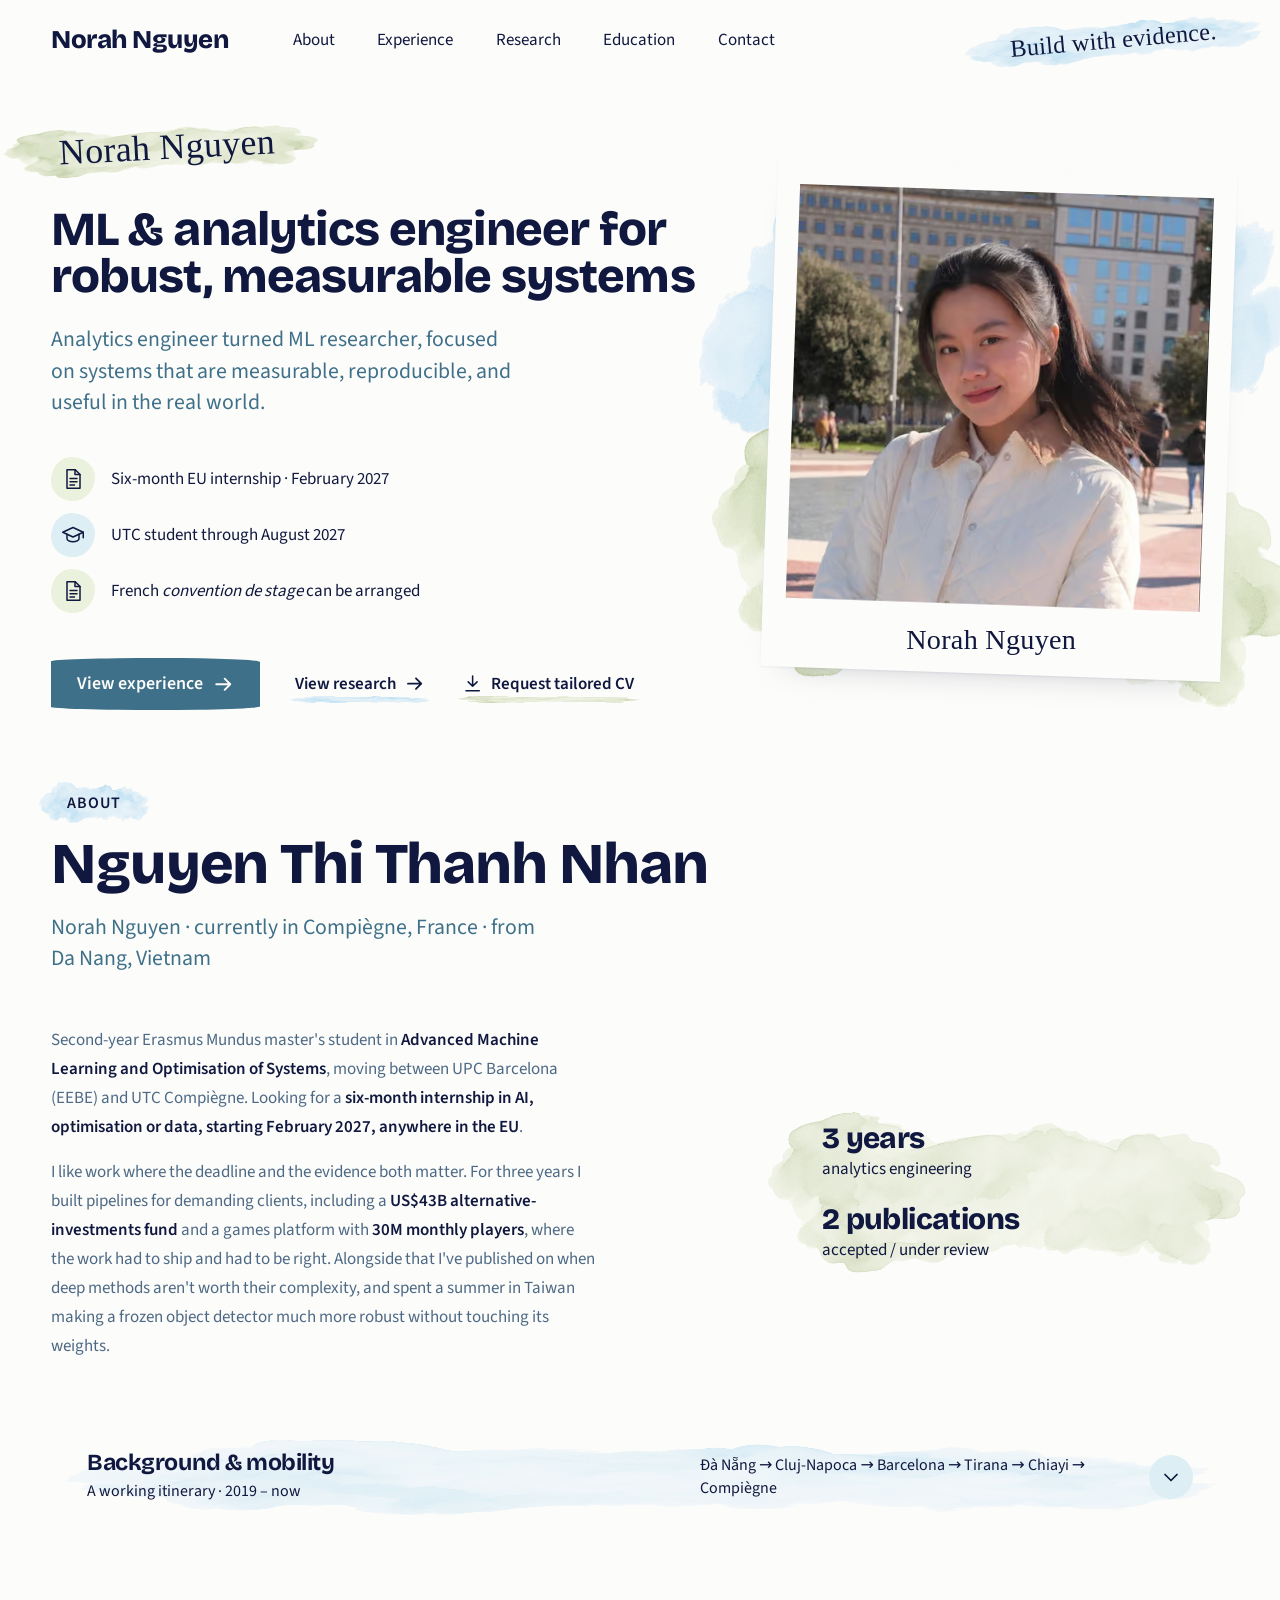
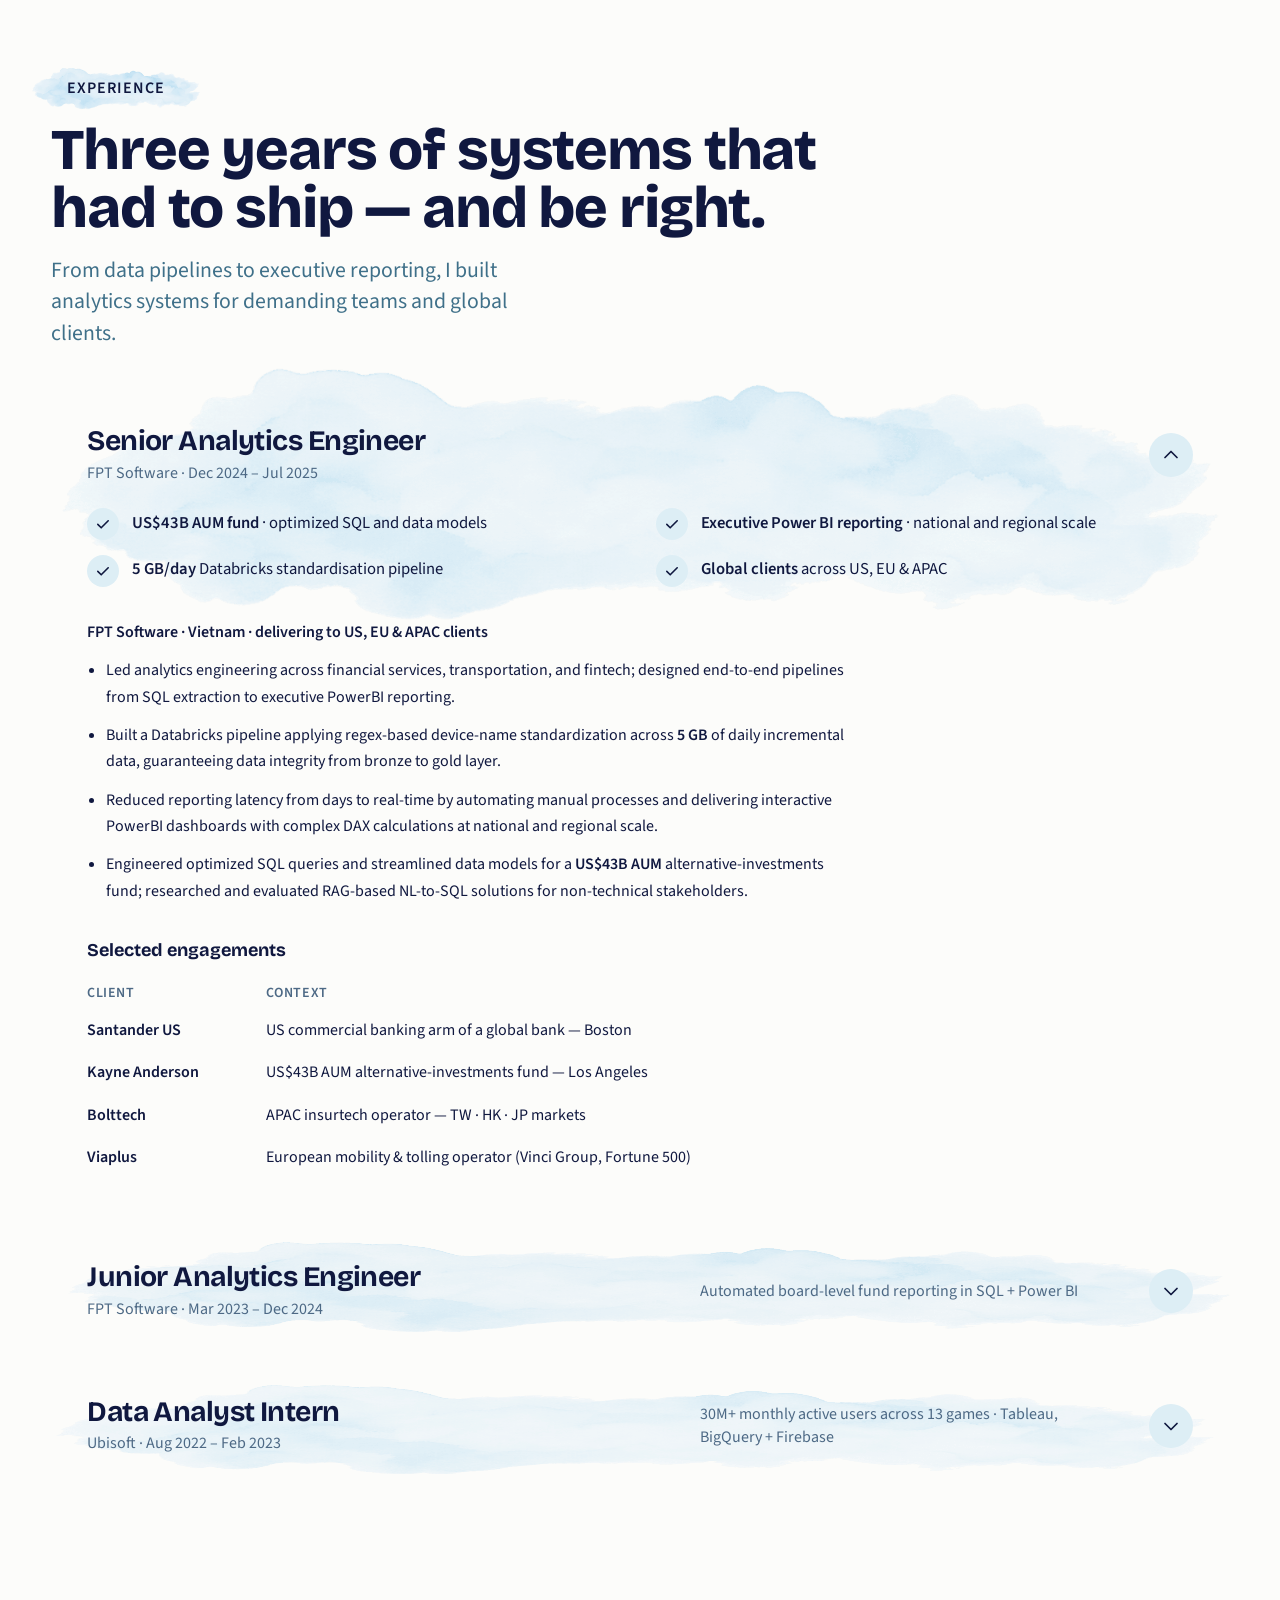
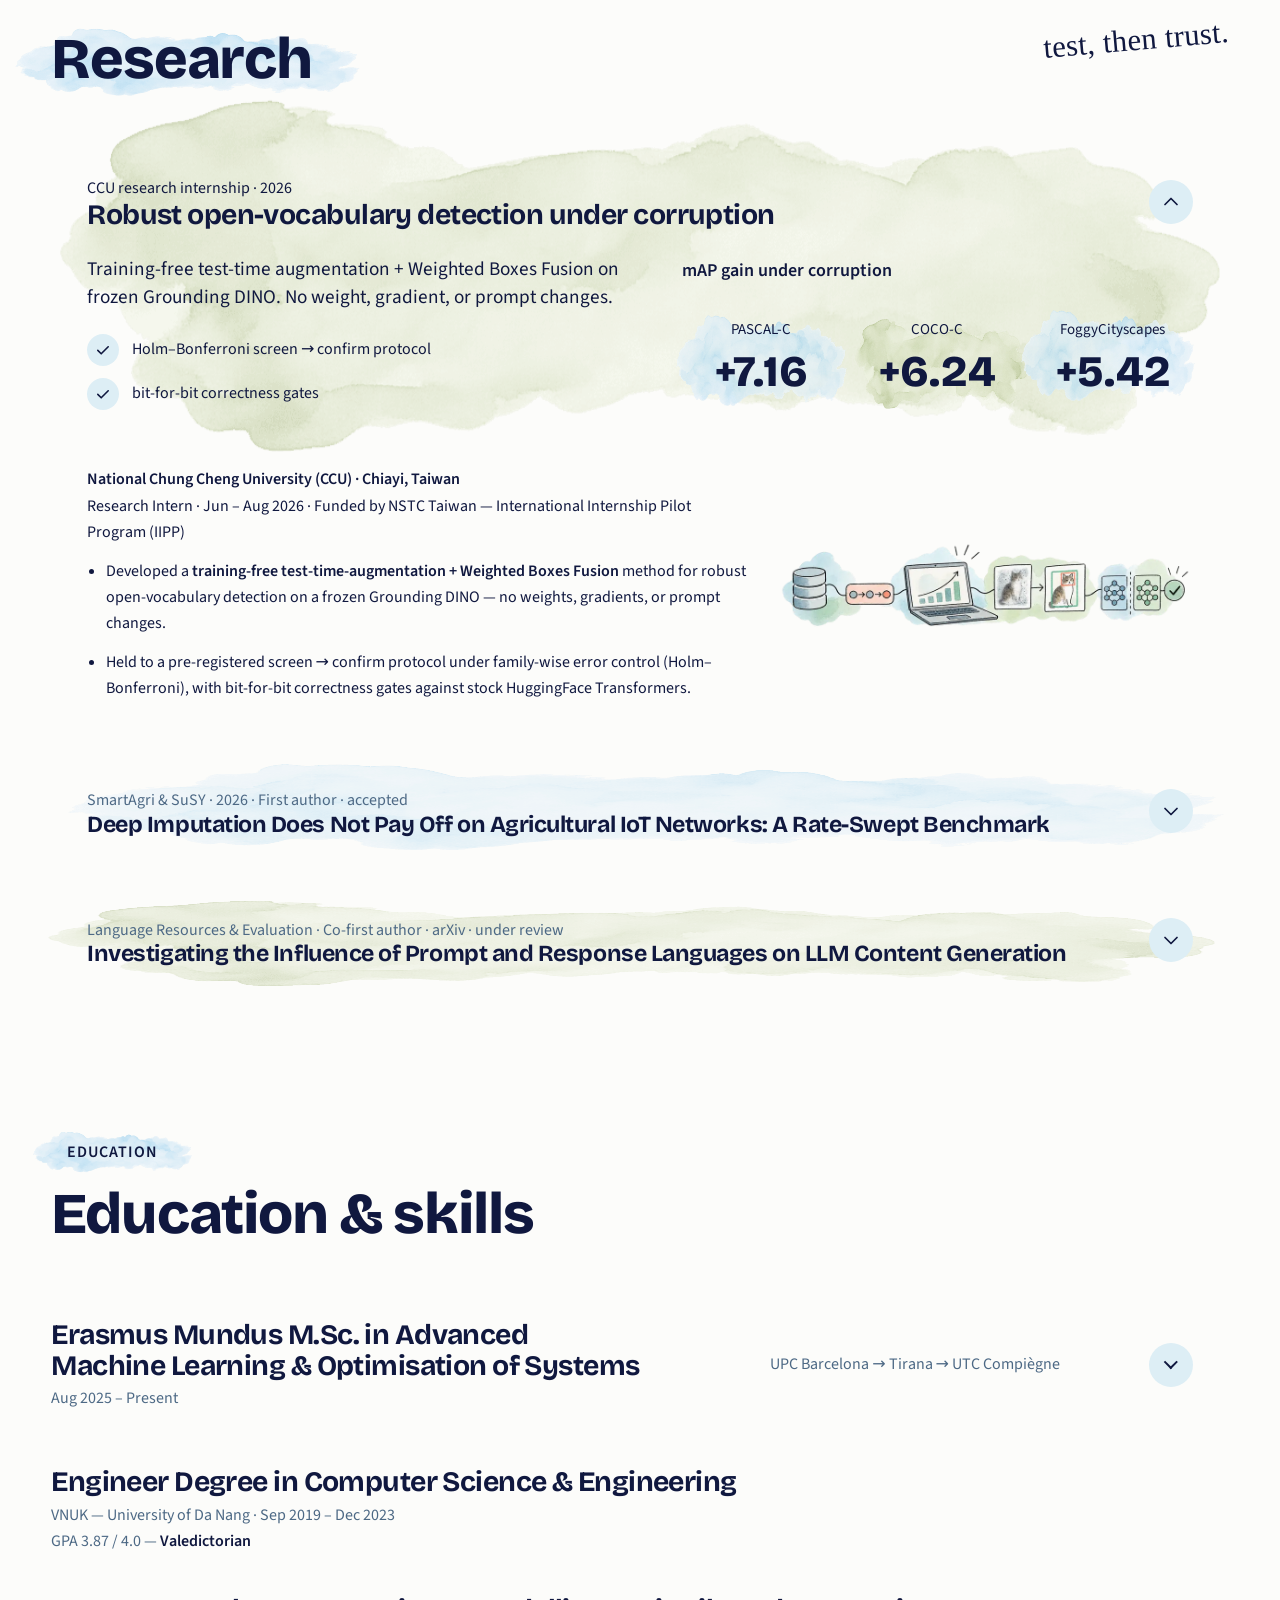
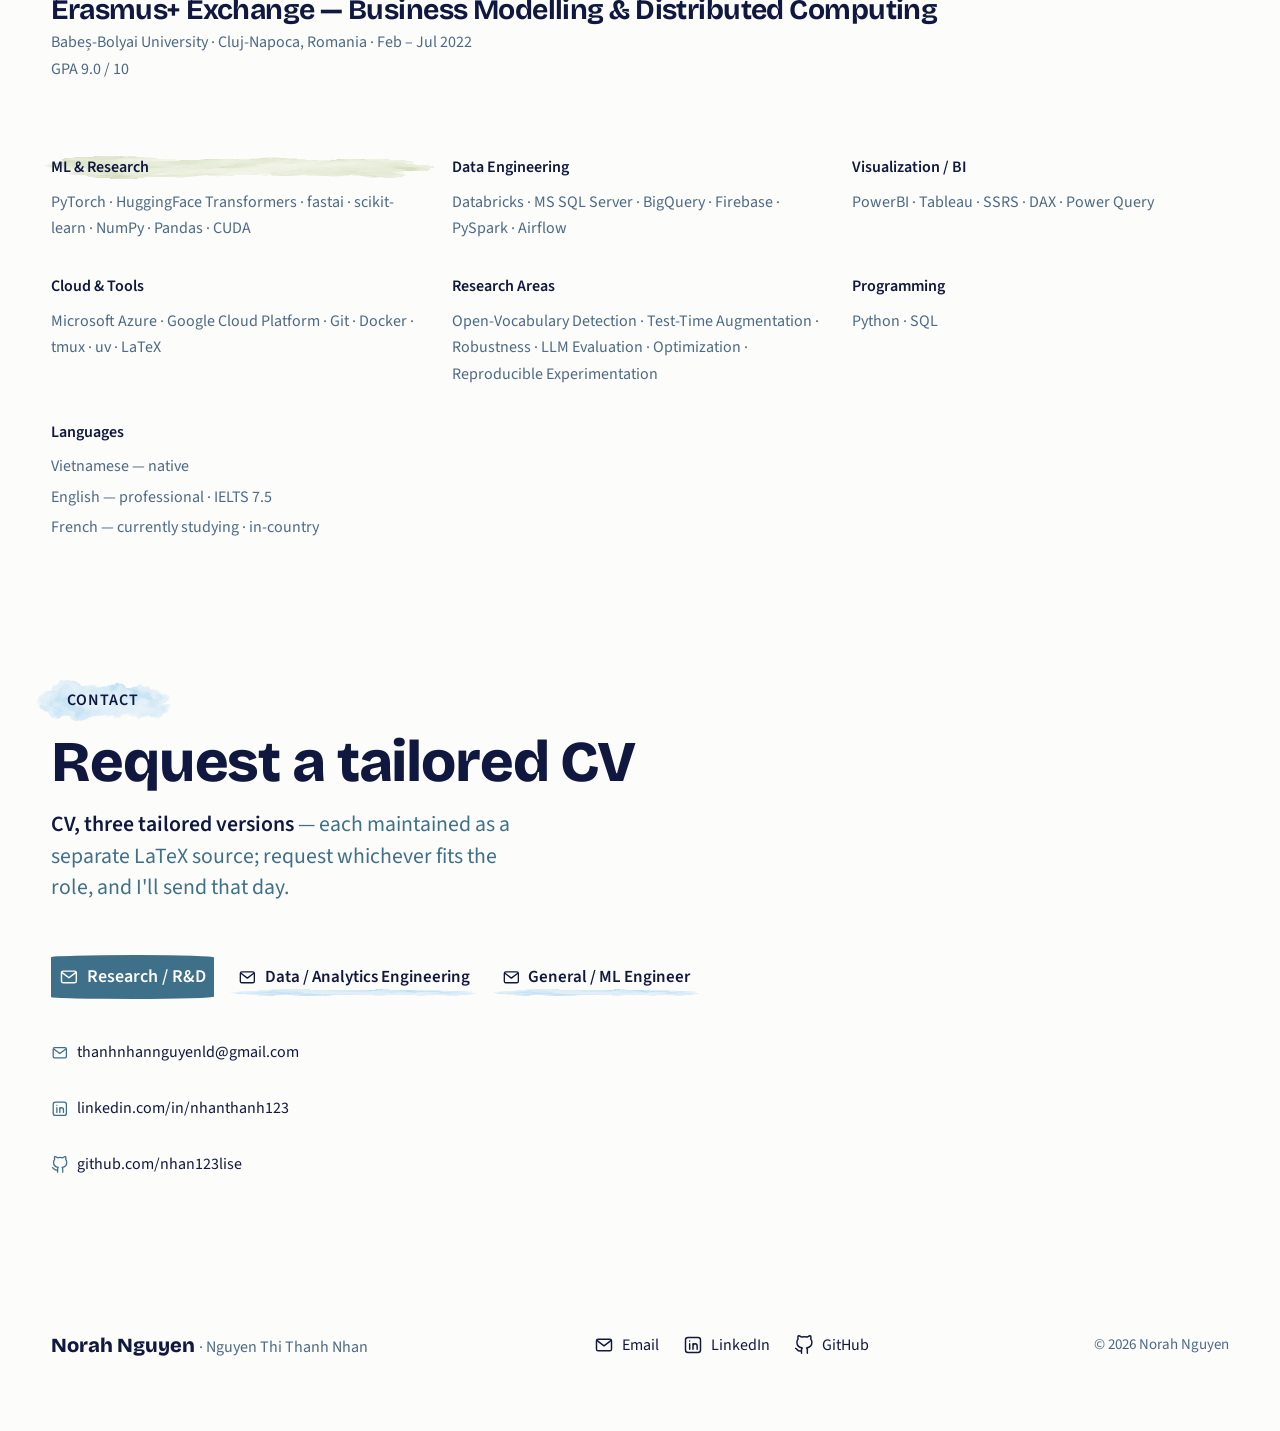
==== site/index.html @ 652569eb "Apply confirmed facts: 30M monthly, absolute mAP points, SmartAgri conference, test-time augmentatio" ====
<!doctype html>
<html lang="en">
<head>
  <meta charset="utf-8">
  <meta name="viewport" content="width=device-width, initial-scale=1">
  <title>Norah Nguyen (Nguyen Thi Thanh Nhan) — ML &amp; Analytics Engineer</title>
  <meta name="description" content="Erasmus Mundus M.Sc. student in Advanced Machine Learning &amp; Optimisation of Systems, seeking a six-month EU internship in AI, optimisation or data from February 2027. Three years of analytics engineering at FPT Software and Ubisoft; robustness research and two publications.">
  <meta property="og:type" content="website">
  <meta property="og:title" content="Norah Nguyen (Nguyen Thi Thanh Nhan) — ML &amp; Analytics Engineer">
  <meta property="og:description" content="ML &amp; analytics engineer for robust, measurable systems. Six-month EU internship from February 2027.">
  <meta property="og:image" content="assets/portrait-960.jpg">
  <meta name="theme-color" content="#fcfcfa">
  <link rel="icon" href="favicon.svg" type="image/svg+xml">
  <link rel="preload" href="assets/fonts/bricolage-grotesque-latin-800-normal.woff2" as="font" type="font/woff2" crossorigin>
  <link rel="preload" as="image" type="image/avif" imagesrcset="assets/portrait-480.avif 480w, assets/portrait-960.avif 960w" imagesizes="(min-width: 1024px) 30rem, 80vw" fetchpriority="high">
  <link rel="stylesheet" href="assets/fonts/fonts.css">
  <link rel="stylesheet" href="styles.css">
  <script src="main.js" defer></script>
</head>
<body>
  <svg class="sprite" width="0" height="0" aria-hidden="true" focusable="false">
    <defs>
      <symbol id="i-check" viewBox="0 0 24 24" fill="none" stroke="currentColor" stroke-width="2" stroke-linecap="round" stroke-linejoin="round"><path d="M5.5 12.5l4.25 4.25L18.5 8"/></symbol>
      <symbol id="i-chevron" viewBox="0 0 24 24" fill="none" stroke="currentColor" stroke-width="1.75" stroke-linecap="round" stroke-linejoin="round"><path d="M6 9.5l6 6 6-6"/></symbol>
      <symbol id="i-arrow" viewBox="0 0 24 24" fill="none" stroke="currentColor" stroke-width="2" stroke-linecap="round" stroke-linejoin="round"><path d="M4.5 12h15M13.5 6l6 6-6 6"/></symbol>
      <symbol id="i-download" viewBox="0 0 24 24" fill="none" stroke="currentColor" stroke-width="1.75" stroke-linecap="round" stroke-linejoin="round"><path d="M12 3.5v11.5M7 10l5 5 5-5M4.5 20h15"/></symbol>
      <symbol id="i-doc" viewBox="0 0 24 24" fill="none" stroke="currentColor" stroke-width="1.5" stroke-linecap="round" stroke-linejoin="round"><path d="M6 2.75h8.25L19 7.5v13.75H6z"/><path d="M14 2.75V7.5h5M9 11.5h7M9 14.75h7M9 18h4.5"/></symbol>
      <symbol id="i-cap" viewBox="0 0 24 24" fill="none" stroke="currentColor" stroke-width="1.5" stroke-linecap="round" stroke-linejoin="round"><path d="M1.75 9.25L12 4.5l10.25 4.75L12 14z"/><path d="M6 11.25v4.5c0 1.6 2.7 3 6 3s6-1.4 6-3v-4.5M22.25 9.25v5.5"/></symbol>
      <symbol id="i-mail" viewBox="0 0 24 24" fill="none" stroke="currentColor" stroke-width="1.75" stroke-linecap="round" stroke-linejoin="round"><rect x="3" y="5" width="18" height="14" rx="2"/><path d="M3.75 6.75L12 13l8.25-6.25"/></symbol>
      <symbol id="i-linkedin" viewBox="0 0 24 24" fill="none" stroke="currentColor" stroke-width="1.75" stroke-linecap="round" stroke-linejoin="round"><rect x="3" y="3" width="18" height="18" rx="3"/><path d="M8 10.5V17M8 7.25v.01M12 17v-6.5M12 13.5c0-1.75 1.1-3 2.6-3S17 11.6 17 13.5V17"/></symbol>
      <symbol id="i-github" viewBox="0 0 24 24" fill="none" stroke="currentColor" stroke-width="1.75" stroke-linecap="round" stroke-linejoin="round"><path d="M9 19c-5 1.5-5-2.5-7-3m14 6v-3.87a3.37 3.37 0 0 0-.94-2.61c3.14-.35 6.44-1.54 6.44-7A5.44 5.44 0 0 0 20 4.77 5.07 5.07 0 0 0 19.91 1S18.73.65 16 2.48a13.38 13.38 0 0 0-7 0C6.27.65 5.09 1 5.09 1A5.07 5.07 0 0 0 5 4.77a5.44 5.44 0 0 0-1.5 3.78c0 5.42 3.3 6.61 6.44 7A3.37 3.37 0 0 0 9 18.13V22"/></symbol>
      <symbol id="i-menu" viewBox="0 0 24 24" fill="none" stroke="currentColor" stroke-width="2" stroke-linecap="round"><path d="M4 7h16M4 12h16M4 17h11"/></symbol>
      <symbol id="i-close" viewBox="0 0 24 24" fill="none" stroke="currentColor" stroke-width="2" stroke-linecap="round"><path d="M6 6l12 12M18 6L6 18"/></symbol>
      <symbol id="i-external" viewBox="0 0 24 24" fill="none" stroke="currentColor" stroke-width="1.75" stroke-linecap="round" stroke-linejoin="round"><path d="M14 4h6v6M20 4l-8.5 8.5M18 14v5a1 1 0 0 1-1 1H5a1 1 0 0 1-1-1V7a1 1 0 0 1 1-1h5"/></symbol>
    </defs>
  </svg>

  <a class="skip-link" href="#main">Skip to content</a>

  <header class="site-header">
    <div class="container site-header__inner">
      <a class="site-name" href="#home">Norah Nguyen</a>
      <nav class="site-nav" aria-label="Sections">
        <ul>
          <li><a href="#about">About</a></li>
          <li><a href="#experience">Experience</a></li>
          <li><a href="#research">Research</a></li>
          <li><a href="#education">Education</a></li>
          <li><a href="#contact">Contact</a></li>
        </ul>
      </nav>
      <p class="note wash wash--blue site-header__note" aria-hidden="true">Build with evidence.</p>
      <button class="menu-button" type="button" aria-haspopup="dialog" aria-controls="nav-sheet">
        <svg class="icon" aria-hidden="true"><use href="#i-menu"/></svg>
        <span class="menu-button__label">Menu</span>
      </button>
    </div>
  </header>

  <dialog class="nav-sheet" id="nav-sheet" aria-label="Site navigation">
    <div class="nav-sheet__head">
      <span class="site-name">Norah Nguyen</span>
      <button class="nav-sheet__close" type="button" aria-label="Close navigation">
        <svg class="icon" aria-hidden="true"><use href="#i-close"/></svg>
      </button>
    </div>
    <nav aria-label="Sections menu">
      <ul>
        <li><a href="#about">About</a></li>
        <li><a href="#experience">Experience</a></li>
        <li><a href="#research">Research</a></li>
        <li><a href="#education">Education</a></li>
        <li><a href="#contact">Contact</a></li>
      </ul>
    </nav>
  </dialog>

  <main id="main" tabindex="-1">
    <section id="home" class="hero" tabindex="-1" aria-labelledby="hero-title">
      <div class="container hero__grid">
        <div class="hero__intro">
          <p class="note wash wash--sage hero__script" aria-hidden="true">Norah Nguyen</p>
          <h1 id="hero-title">ML &amp; analytics engineer for robust, measurable systems</h1>
          <p class="lede">Analytics engineer turned ML researcher, focused on systems that are measurable, reproducible, and useful in the real world.</p>
        </div>

        <ul class="hero__availability">
          <li><span class="hero__badge"><svg class="icon" aria-hidden="true"><use href="#i-doc"/></svg></span>Six-month EU internship · February 2027</li>
          <li><span class="hero__badge hero__badge--blue"><svg class="icon" aria-hidden="true"><use href="#i-cap"/></svg></span>UTC student through August 2027</li>
          <li><span class="hero__badge"><svg class="icon" aria-hidden="true"><use href="#i-doc"/></svg></span><span>French <i lang="fr">convention de stage</i> can be arranged</span></li>
        </ul>

        <div class="hero__actions">
          <a class="btn-primary" href="#experience">View experience <svg class="icon" aria-hidden="true"><use href="#i-arrow"/></svg></a>
          <a class="link-wash" href="#research">View research <svg class="icon" aria-hidden="true"><use href="#i-arrow"/></svg></a>
          <a class="link-wash link-wash--sage" href="#contact"><svg class="icon" aria-hidden="true"><use href="#i-download"/></svg> Request tailored CV</a>
        </div>

        <figure class="hero__portrait">
          <div class="print">
            <picture>
              <source type="image/avif" srcset="assets/portrait-480.avif 480w, assets/portrait-960.avif 960w" sizes="(min-width: 1024px) 30rem, 80vw">
              <source type="image/webp" srcset="assets/portrait-480.webp 480w, assets/portrait-960.webp 960w" sizes="(min-width: 1024px) 30rem, 80vw">
              <img src="assets/portrait-960.jpg" width="960" height="958" fetchpriority="high" decoding="async"
                   alt="Portrait of Norah Nguyen, smiling, wearing a cream quilted jacket in a sunlit city square.">
            </picture>
            <span class="note print__caption" aria-hidden="true">Norah Nguyen</span>
          </div>
        </figure>
      </div>
    </section>

    <section id="about" class="section about" tabindex="-1" aria-labelledby="about-title">
      <div class="container">
        <div class="section-head">
          <p class="eyebrow">About</p>
          <h2 id="about-title">Nguyen Thi Thanh Nhan</h2>
          <p class="lede">Norah Nguyen · currently in Compiègne, France · from Da Nang, Vietnam</p>
        </div>

        <div class="about__grid">
          <div class="about__copy">
            <p>Second-year Erasmus Mundus master's student in <strong>Advanced Machine Learning and Optimisation of Systems</strong>, moving between UPC Barcelona (EEBE) and UTC Compiègne. Looking for a <strong>six-month internship in AI, optimisation or data, starting February 2027, anywhere in the EU</strong>.</p>
            <p>I like work where the deadline and the evidence both matter. For three years I built pipelines for demanding clients, including a <strong>US$43B alternative-investments fund</strong> and a games platform with <strong>30M monthly players</strong>, where the work had to ship and had to be right. Alongside that I've published on when deep methods aren't worth their complexity, and spent a summer in Taiwan making a frozen object detector much more robust without touching its weights.</p>
          </div>

          <ul class="about__proof wash wash--sage" style="--wash-opacity:.5">
            <li><span class="about__figure">3 years</span><span class="visually-hidden"> · </span><span class="about__label">analytics engineering</span></li>
            <li><span class="about__figure">2 publications</span><span class="visually-hidden"> · </span><span class="about__label">accepted / under review</span></li>
          </ul>
        </div>

        <details class="disclosure wash wash--blue about__mobility" style="--wash-opacity:.45">
          <summary class="disclosure__summary">
            <hgroup class="disclosure__heading">
              <h3 class="disclosure__title">Background &amp; mobility</h3>
              <p class="disclosure__meta">A working itinerary · 2019 – now</p>
            </hgroup>
            <span class="disclosure__aside">Đà Nẵng → Cluj-Napoca → Barcelona → Tirana → Chiayi → Compiègne</span>
            <span class="chevron" aria-hidden="true"><svg class="icon"><use href="#i-chevron"/></svg></span>
          </summary>
          <div class="disclosure__body">
            <div class="table-scroll">
              <table class="itinerary">
                <caption class="visually-hidden">A working itinerary</caption>
                <thead>
                  <tr><th scope="col">City</th><th scope="col">Country</th><th scope="col">Dates</th><th scope="col">Role</th></tr>
                </thead>
                <tbody>
                  <tr><th scope="row">Đà Nẵng</th><td>Vietnam</td><td>2019 – 2025</td><td>Home; degree &amp; first career</td></tr>
                  <tr><th scope="row">Cluj-Napoca</th><td>Romania</td><td>Feb – Jul 2022</td><td>Erasmus+ exchange</td></tr>
                  <tr><th scope="row">Barcelona</th><td>Spain</td><td>Aug 2025 – Feb 2026</td><td>Master's, sem. 1 (UPC EEBE)</td></tr>
                  <tr><th scope="row">Tirana</th><td>Albania</td><td>Mar – Jun 2026</td><td>Master's, sem. 2 · Polytechnic Univ. of Tirana</td></tr>
                  <tr><th scope="row">Chiayi</th><td>Taiwan</td><td>Jun – Aug 2026</td><td>Research internship (NSTC)</td></tr>
                  <tr><th scope="row">Compiègne</th><td>France</td><td>Sep 2026 – now</td><td>Master's, sem. 3 (UTC / EMSSE)</td></tr>
                </tbody>
              </table>
            </div>
          </div>
        </details>
      </div>
    </section>

    <section id="experience" class="section" tabindex="-1" aria-labelledby="experience-title">
      <div class="container"><header class="section-head">
  <p class="eyebrow">Experience</p>
  <h2 id="experience-title">Three years of systems that had to ship — and be right.</h2>
  <p class="lede">From data pipelines to executive reporting, I built analytics systems for demanding teams and global clients.</p>
</header>

<div class="xp-list">
  <details class="disclosure xp-item xp-item--senior wash wash--blue" open>
    <summary class="disclosure__summary">
      <hgroup class="disclosure__heading">
        <h3 class="disclosure__title">Senior Analytics Engineer</h3>
        <p class="disclosure__meta">FPT Software · Dec 2024 – Jul 2025</p>
      </hgroup>
      <span class="disclosure__aside">US$43B AUM fund · 5 GB/day Databricks</span>
      <span class="chevron" aria-hidden="true"><svg class="icon"><use href="#i-chevron"/></svg></span>
    </summary>
    <div class="disclosure__body">
      <ul class="checks xp-evidence">
        <li><svg class="icon" aria-hidden="true"><use href="#i-check"/></svg><span><strong>US$43B AUM fund</strong> · optimized SQL and data models</span></li>
        <li><svg class="icon" aria-hidden="true"><use href="#i-check"/></svg><span><strong>Executive Power BI reporting</strong> · national and regional scale</span></li>
        <li><svg class="icon" aria-hidden="true"><use href="#i-check"/></svg><span><strong>5 GB/day</strong> Databricks standardisation pipeline</span></li>
        <li><svg class="icon" aria-hidden="true"><use href="#i-check"/></svg><span><strong>Global clients</strong> across US, EU &amp; APAC</span></li>
      </ul>

      <div class="xp-detail">
        <p class="xp-org">FPT Software · Vietnam · delivering to US, EU &amp; APAC clients</p>
        <ul class="xp-bullets">
          <li>Led analytics engineering across financial services, transportation, and fintech; designed end-to-end pipelines from SQL extraction to executive PowerBI reporting.</li>
          <li>Built a Databricks pipeline applying regex-based device-name standardization across <strong>5 GB</strong> of daily incremental data, guaranteeing data integrity from bronze to gold layer.</li>
          <li>Reduced reporting latency from days to real-time by automating manual processes and delivering interactive PowerBI dashboards with complex DAX calculations at national and regional scale.</li>
          <li>Engineered optimized SQL queries and streamlined data models for a <strong>US$43B AUM</strong> alternative-investments fund; researched and evaluated RAG-based NL-to-SQL solutions for non-technical stakeholders.</li>
        </ul>

        <table class="xp-table">
          <caption>Selected engagements</caption>
          <thead>
            <tr><th scope="col">Client</th><th scope="col">Context</th></tr>
          </thead>
          <tbody>
            <tr><th scope="row">Santander US</th><td>US commercial banking arm of a global bank — Boston</td></tr>
            <tr><th scope="row">Kayne Anderson</th><td>US$43B AUM alternative-investments fund — Los Angeles</td></tr>
            <tr><th scope="row">Bolttech</th><td>APAC insurtech operator — TW · HK · JP markets</td></tr>
            <tr><th scope="row">Viaplus</th><td>European mobility &amp; tolling operator (Vinci Group, Fortune 500)</td></tr>
          </tbody>
        </table>
      </div>
    </div>
  </details>

  <details class="disclosure xp-item xp-item--junior wash wash--blue">
    <summary class="disclosure__summary">
      <hgroup class="disclosure__heading">
        <h3 class="disclosure__title">Junior Analytics Engineer</h3>
        <p class="disclosure__meta">FPT Software · Mar 2023 – Dec 2024</p>
      </hgroup>
      <span class="disclosure__aside">Automated board-level fund reporting in SQL + Power BI</span>
      <span class="chevron" aria-hidden="true"><svg class="icon"><use href="#i-chevron"/></svg></span>
    </summary>
    <div class="disclosure__body">
      <div class="xp-detail">
        <p class="xp-org">FPT Software · Vietnam</p>
        <ul class="xp-bullets">
          <li>Modernized board-level fund reporting by migrating full-suite manual Excel reports (NAV, cash flow, portfolio performance) into automated SQL + PowerBI solutions with Row-Level Security.</li>
          <li>Designed SSRS reports and an Azure billing pipeline tracking cloud spend across all services, presenting monthly and yearly cost breakdowns in PowerBI for the Chief of Data.</li>
        </ul>
      </div>
    </div>
  </details>

  <details class="disclosure xp-item xp-item--intern wash wash--blue">
    <summary class="disclosure__summary">
      <hgroup class="disclosure__heading">
        <h3 class="disclosure__title">Data Analyst Intern</h3>
        <p class="disclosure__meta">Ubisoft · Aug 2022 – Feb 2023</p>
      </hgroup>
      <span class="disclosure__aside">30M+ monthly active users across 13 games · Tableau, BigQuery + Firebase</span>
      <span class="chevron" aria-hidden="true"><svg class="icon"><use href="#i-chevron"/></svg></span>
    </summary>
    <div class="disclosure__body">
      <div class="xp-detail">
        <p class="xp-org">Ubisoft · Vietnam</p>
        <ul class="xp-bullets">
          <li>Delivered game analytics across two live projects — including a nano-games platform with <strong>30M+ monthly active users across 13 games</strong> — via interactive Tableau and Tableau Server reports.</li>
          <li>Built end-to-end BigQuery + Firebase pipelines to track player behavior and game performance across production environments.</li>
          <li>Designed entity-relationship models and tracking documentation, collaborating with developers, QA, game designers, and economy designers across implementation and production.</li>
        </ul>
      </div>
    </div>
  </details>
</div></div>
    </section>

    <section id="research" class="section" tabindex="-1" aria-labelledby="research-title">
      <div class="container"><header class="section-head rs-head">
  <h2 id="research-title" class="wash wash--blue">Research</h2>
  <p class="note rs-head__note" aria-hidden="true">test, then trust.</p>
</header>

<div class="rs-list">
  <details class="disclosure rs-item rs-item--ccu wash wash--sage" open>
    <summary class="disclosure__summary">
      <hgroup class="disclosure__heading">
        <p class="disclosure__meta">CCU research internship · 2026</p>
        <h3 class="disclosure__title">Robust open-vocabulary detection under corruption</h3>
      </hgroup>
      <span class="chevron" aria-hidden="true"><svg class="icon"><use href="#i-chevron"/></svg></span>
    </summary>
    <div class="disclosure__body">
      <div class="rs-split">
        <div class="rs-approach">
          <p class="rs-method">Training-free test-time augmentation + Weighted Boxes Fusion on frozen Grounding DINO. No weight, gradient, or prompt changes.</p>
          <ul class="checks rs-checks">
            <li><svg class="icon" aria-hidden="true"><use href="#i-check"/></svg><span>Holm–Bonferroni screen → confirm protocol</span></li>
            <li><svg class="icon" aria-hidden="true"><use href="#i-check"/></svg><span>bit-for-bit correctness gates</span></li>
          </ul>
        </div>

        <figure class="rs-results">
          <figcaption class="rs-results__label">mAP gain under corruption</figcaption>
          <dl class="rs-results__grid">
            <div class="rs-tile wash wash--blue"><dt class="rs-tile__name">PASCAL-C</dt><dd class="rs-tile__value">+7.16</dd></div>
            <div class="rs-tile rs-tile--mid wash wash--sage"><dt class="rs-tile__name">COCO-C</dt><dd class="rs-tile__value">+6.24</dd></div>
            <div class="rs-tile rs-tile--last wash wash--blue"><dt class="rs-tile__name">FoggyCityscapes</dt><dd class="rs-tile__value">+5.42</dd></div>
          </dl>
        </figure>
      </div>

      <div class="rs-detail">
        <div class="rs-detail__text">
          <p class="rs-org"><strong>National Chung Cheng University (CCU) · Chiayi, Taiwan</strong><br>Research Intern · Jun – Aug 2026 · Funded by NSTC Taiwan — International Internship Pilot Program (IIPP)</p>
          <ul class="rs-bullets">
            <li>Developed a <strong>training-free test-time-augmentation + Weighted Boxes Fusion</strong> method for robust open-vocabulary detection on a frozen Grounding DINO — no weights, gradients, or prompt changes.</li>
            <li>Held to a pre-registered screen → confirm protocol under family-wise error control (Holm–Bonferroni), with bit-for-bit correctness gates against stock HuggingFace Transformers.</li>
          </ul>
        </div>
        <picture class="rs-illustration">
          <source srcset="assets/research-illustration.webp" type="image/webp">
          <img src="assets/research-illustration.png" width="900" height="450" alt="" loading="lazy" decoding="async">
        </picture>
      </div>
    </div>
  </details>

  <details class="disclosure rs-item rs-pub wash wash--blue">
    <summary class="disclosure__summary">
      <hgroup class="disclosure__heading">
        <p class="disclosure__meta"><span>SmartAgri &amp; SuSY · 2026</span> <span class="rs-status">First author · accepted</span></p>
        <h3 class="disclosure__title">Deep Imputation Does Not Pay Off on Agricultural IoT Networks: A Rate-Swept Benchmark</h3>
      </hgroup>
      <span class="chevron" aria-hidden="true"><svg class="icon"><use href="#i-chevron"/></svg></span>
    </summary>
    <div class="disclosure__body">
      <p class="rs-authors"><strong>Nguyen, T. T. N.</strong>, Nguyen, T.</p>
      <p class="rs-pub__info">First author · affiliation: EMSSE, Université de Technologie de Compiègne</p>
    </div>
  </details>

  <details class="disclosure rs-item rs-pub rs-pub--lre wash wash--sage">
    <summary class="disclosure__summary">
      <hgroup class="disclosure__heading">
        <p class="disclosure__meta"><span>Language Resources &amp; Evaluation</span> <span class="rs-status">Co-first author · arXiv · under review</span></p>
        <h3 class="disclosure__title">Investigating the Influence of Prompt and Response Languages on LLM Content Generation</h3>
      </hgroup>
      <span class="chevron" aria-hidden="true"><svg class="icon"><use href="#i-chevron"/></svg></span>
    </summary>
    <div class="disclosure__body">
      <p class="rs-authors"><strong>Nguyen, T. T. N.</strong>*, Tieu, M. K.*, Riegler, M. A., Halvorsen, P., Nguyen, T.</p>
      <p class="rs-footnote">* equal contribution</p>
      <p class="rs-pub__info">Co-first author · <a class="link-wash" href="https://arxiv.org/abs/2608.26186">arXiv:2608.26186<svg class="icon" aria-hidden="true"><use href="#i-external"/></svg></a></p>
    </div>
  </details>
</div></div>
    </section>

    <section id="education" class="section" tabindex="-1" aria-labelledby="education-title">
      <div class="container"><div class="section-head">
  <p class="eyebrow">Education</p>
  <h2 id="education-title">Education &amp; skills</h2>
</div>

<div class="ed-timeline">
  <details class="disclosure ed-entry">
    <summary class="disclosure__summary">
      <hgroup class="disclosure__heading">
        <h3 class="disclosure__title">Erasmus Mundus M.Sc. in Advanced Machine Learning &amp; Optimisation of Systems</h3>
        <p class="disclosure__meta">Aug 2025 – Present</p>
      </hgroup>
      <span class="disclosure__aside">UPC Barcelona → Tirana → UTC Compiègne</span>
      <span class="chevron" aria-hidden="true"></span>
    </summary>
    <div class="disclosure__body">
      <p>UPC Barcelona EEBE (sem. 1) → Polytechnic University of Tirana (sem. 2 mobility) → Université de Technologie de Compiègne (EMSSE, sem. 3–4)</p>
    </div>
  </details>

  <div class="ed-entry ed-entry--plain">
    <h3 class="ed-entry__title">Engineer Degree in Computer Science &amp; Engineering</h3>
    <p class="ed-entry__meta">VNUK — University of Da Nang · Sep 2019 – Dec 2023</p>
    <p class="ed-entry__detail">GPA 3.87 / 4.0 — <strong>Valedictorian</strong></p>
  </div>

  <div class="ed-entry ed-entry--plain">
    <h3 class="ed-entry__title">Erasmus+ Exchange — Business Modelling &amp; Distributed Computing</h3>
    <p class="ed-entry__meta">Babeș-Bolyai University · Cluj-Napoca, Romania · Feb – Jul 2022</p>
    <p class="ed-entry__detail">GPA 9.0 / 10</p>
  </div>
</div>

<dl class="ed-skills">
  <div class="ed-skills__group">
    <dt class="ed-skills__term wash wash--sage">ML &amp; Research</dt>
    <dd class="ed-skills__value">PyTorch · HuggingFace Transformers · fastai · scikit-learn · NumPy · Pandas · CUDA</dd>
  </div>
  <div class="ed-skills__group">
    <dt class="ed-skills__term">Data Engineering</dt>
    <dd class="ed-skills__value">Databricks · MS SQL Server · BigQuery · Firebase · PySpark · Airflow</dd>
  </div>
  <div class="ed-skills__group">
    <dt class="ed-skills__term">Visualization / BI</dt>
    <dd class="ed-skills__value">PowerBI · Tableau · SSRS · DAX · Power Query</dd>
  </div>
  <div class="ed-skills__group">
    <dt class="ed-skills__term">Cloud &amp; Tools</dt>
    <dd class="ed-skills__value">Microsoft Azure · Google Cloud Platform · Git · Docker · tmux · uv · LaTeX</dd>
  </div>
  <div class="ed-skills__group">
    <dt class="ed-skills__term">Research Areas</dt>
    <dd class="ed-skills__value">Open-Vocabulary Detection · Test-Time Augmentation · Robustness · LLM Evaluation · Optimization · Reproducible Experimentation</dd>
  </div>
  <div class="ed-skills__group">
    <dt class="ed-skills__term">Programming</dt>
    <dd class="ed-skills__value">Python · SQL</dd>
  </div>
  <div class="ed-skills__group">
    <dt class="ed-skills__term">Languages</dt>
    <dd class="ed-skills__value ed-skills__value--lines">
      <span>Vietnamese — native</span>
      <span>English — professional · IELTS 7.5</span>
      <span>French — currently studying · in-country</span>
    </dd>
  </div>
</dl></div>
    </section>

    <section id="contact" class="section" tabindex="-1" aria-labelledby="contact-title">
      <div class="container"><div class="section-head">
  <p class="eyebrow">Contact</p>
  <h2 id="contact-title">Request a tailored CV</h2>
  <p class="lede"><strong>CV, three tailored versions</strong> — each maintained as a separate LaTeX source; request whichever fits the role, and I'll send that day.</p>
</div>

<ul class="ct-cv">
  <li class="ct-cv__item">
    <a class="btn-primary ct-cv__link" href="mailto:thanhnhannguyenld@gmail.com?subject=CV%20request%20%E2%80%94%20Research%20%2F%20R%26D">
      <svg class="icon" aria-hidden="true"><use href="#i-mail"/></svg>
      Research / R&amp;D
    </a>
  </li>
  <li class="ct-cv__item">
    <a class="link-wash ct-cv__link" href="mailto:thanhnhannguyenld@gmail.com?subject=CV%20request%20%E2%80%94%20Data%20%2F%20Analytics%20Engineering">
      <svg class="icon" aria-hidden="true"><use href="#i-mail"/></svg>
      Data / Analytics Engineering
    </a>
  </li>
  <li class="ct-cv__item">
    <a class="link-wash ct-cv__link" href="mailto:thanhnhannguyenld@gmail.com?subject=CV%20request%20%E2%80%94%20General%20%2F%20ML%20Engineer">
      <svg class="icon" aria-hidden="true"><use href="#i-mail"/></svg>
      General / ML Engineer
    </a>
  </li>
</ul>

<ul class="ct-links">
  <li class="ct-links__item">
    <a class="ct-links__link" href="mailto:thanhnhannguyenld@gmail.com">
      <svg class="icon" aria-hidden="true"><use href="#i-mail"/></svg>
      thanhnhannguyenld@gmail.com
    </a>
  </li>
  <li class="ct-links__item">
    <a class="ct-links__link" href="https://www.linkedin.com/in/nhanthanh123/" target="_blank" rel="noopener">
      <svg class="icon" aria-hidden="true"><use href="#i-linkedin"/></svg>
      linkedin.com/in/nhanthanh123
    </a>
  </li>
  <li class="ct-links__item">
    <a class="ct-links__link" href="https://github.com/nhan123lise" target="_blank" rel="noopener">
      <svg class="icon" aria-hidden="true"><use href="#i-github"/></svg>
      github.com/nhan123lise
    </a>
  </li>
</ul></div>
    </section>
  </main>

  <footer class="site-footer">
    <div class="container site-footer__inner">
      <p class="site-footer__name">Norah Nguyen <span>· Nguyen Thi Thanh Nhan</span></p>
      <ul class="site-footer__links">
        <li><a href="mailto:thanhnhannguyenld@gmail.com"><svg class="icon" aria-hidden="true"><use href="#i-mail"/></svg>Email</a></li>
        <li><a href="https://www.linkedin.com/in/nhanthanh123/"><svg class="icon" aria-hidden="true"><use href="#i-linkedin"/></svg>LinkedIn</a></li>
        <li><a href="https://github.com/nhan123lise"><svg class="icon" aria-hidden="true"><use href="#i-github"/></svg>GitHub</a></li>
      </ul>
      <p class="site-footer__copy">© 2026 Norah Nguyen</p>
    </div>
  </footer>
</body>
</html>
---- site/assets/fonts/fonts.css ----
/* Self-hosted fonts, subset from @fontsource (SIL OFL 1.1). See LICENSE.txt. */

/* Bricolage Grotesque 700 */
@font-face {
  font-family: "Bricolage Grotesque";
  font-style: normal;
  font-weight: 700;
  font-display: swap;
  src: url("./bricolage-grotesque-latin-700-normal.woff2") format("woff2");
  unicode-range: U+0000-00FF,U+0131,U+0152-0153,U+02BB-02BC,U+02C6,U+02DA,U+02DC,U+0304,U+0308,U+0329,U+2000-206F,U+20AC,U+2122,U+2191,U+2193,U+2212,U+2215,U+FEFF,U+FFFD;
}
@font-face {
  font-family: "Bricolage Grotesque";
  font-style: normal;
  font-weight: 700;
  font-display: swap;
  src: url("./bricolage-grotesque-latin-ext-700-normal.woff2") format("woff2");
  unicode-range: U+0100-02BA,U+02BD-02C5,U+02C7-02CC,U+02CE-02D7,U+02DD-02FF,U+0304,U+0308,U+0329,U+1D00-1DBF,U+1E00-1E9F,U+1EF2-1EFF,U+2020,U+20A0-20AB,U+20AD-20C0,U+2113,U+2C60-2C7F,U+A720-A7FF;
}
@font-face {
  font-family: "Bricolage Grotesque";
  font-style: normal;
  font-weight: 700;
  font-display: swap;
  src: url("./bricolage-grotesque-vietnamese-700-normal.woff2") format("woff2");
  unicode-range: U+0102-0103,U+0110-0111,U+0128-0129,U+0168-0169,U+01A0-01A1,U+01AF-01B0,U+0300-0301,U+0303-0304,U+0308-0309,U+0323,U+0329,U+1EA0-1EF9,U+20AB;
}

/* Bricolage Grotesque 800 */
@font-face {
  font-family: "Bricolage Grotesque";
  font-style: normal;
  font-weight: 800;
  font-display: swap;
  src: url("./bricolage-grotesque-latin-800-normal.woff2") format("woff2");
  unicode-range: U+0000-00FF,U+0131,U+0152-0153,U+02BB-02BC,U+02C6,U+02DA,U+02DC,U+0304,U+0308,U+0329,U+2000-206F,U+20AC,U+2122,U+2191,U+2193,U+2212,U+2215,U+FEFF,U+FFFD;
}
@font-face {
  font-family: "Bricolage Grotesque";
  font-style: normal;
  font-weight: 800;
  font-display: swap;
  src: url("./bricolage-grotesque-latin-ext-800-normal.woff2") format("woff2");
  unicode-range: U+0100-02BA,U+02BD-02C5,U+02C7-02CC,U+02CE-02D7,U+02DD-02FF,U+0304,U+0308,U+0329,U+1D00-1DBF,U+1E00-1E9F,U+1EF2-1EFF,U+2020,U+20A0-20AB,U+20AD-20C0,U+2113,U+2C60-2C7F,U+A720-A7FF;
}
@font-face {
  font-family: "Bricolage Grotesque";
  font-style: normal;
  font-weight: 800;
  font-display: swap;
  src: url("./bricolage-grotesque-vietnamese-800-normal.woff2") format("woff2");
  unicode-range: U+0102-0103,U+0110-0111,U+0128-0129,U+0168-0169,U+01A0-01A1,U+01AF-01B0,U+0300-0301,U+0303-0304,U+0308-0309,U+0323,U+0329,U+1EA0-1EF9,U+20AB;
}

/* Source Sans 3 400 */
@font-face {
  font-family: "Source Sans 3";
  font-style: normal;
  font-weight: 400;
  font-display: swap;
  src: url("./source-sans-3-latin-400-normal.woff2") format("woff2");
  unicode-range: U+0000-00FF,U+0131,U+0152-0153,U+02BB-02BC,U+02C6,U+02DA,U+02DC,U+0304,U+0308,U+0329,U+2000-206F,U+20AC,U+2122,U+2191,U+2193,U+2212,U+2215,U+FEFF,U+FFFD;
}
@font-face {
  font-family: "Source Sans 3";
  font-style: normal;
  font-weight: 400;
  font-display: swap;
  src: url("./source-sans-3-latin-ext-400-normal.woff2") format("woff2");
  unicode-range: U+0100-02BA,U+02BD-02C5,U+02C7-02CC,U+02CE-02D7,U+02DD-02FF,U+0304,U+0308,U+0329,U+1D00-1DBF,U+1E00-1E9F,U+1EF2-1EFF,U+2020,U+20A0-20AB,U+20AD-20C0,U+2113,U+2C60-2C7F,U+A720-A7FF;
}
@font-face {
  font-family: "Source Sans 3";
  font-style: normal;
  font-weight: 400;
  font-display: swap;
  src: url("./source-sans-3-vietnamese-400-normal.woff2") format("woff2");
  unicode-range: U+0102-0103,U+0110-0111,U+0128-0129,U+0168-0169,U+01A0-01A1,U+01AF-01B0,U+0300-0301,U+0303-0304,U+0308-0309,U+0323,U+0329,U+1EA0-1EF9,U+20AB;
}

/* Source Sans 3 600 */
@font-face {
  font-family: "Source Sans 3";
  font-style: normal;
  font-weight: 600;
  font-display: swap;
  src: url("./source-sans-3-latin-600-normal.woff2") format("woff2");
  unicode-range: U+0000-00FF,U+0131,U+0152-0153,U+02BB-02BC,U+02C6,U+02DA,U+02DC,U+0304,U+0308,U+0329,U+2000-206F,U+20AC,U+2122,U+2191,U+2193,U+2212,U+2215,U+FEFF,U+FFFD;
}
@font-face {
  font-family: "Source Sans 3";
  font-style: normal;
  font-weight: 600;
  font-display: swap;
  src: url("./source-sans-3-latin-ext-600-normal.woff2") format("woff2");
  unicode-range: U+0100-02BA,U+02BD-02C5,U+02C7-02CC,U+02CE-02D7,U+02DD-02FF,U+0304,U+0308,U+0329,U+1D00-1DBF,U+1E00-1E9F,U+1EF2-1EFF,U+2020,U+20A0-20AB,U+20AD-20C0,U+2113,U+2C60-2C7F,U+A720-A7FF;
}
@font-face {
  font-family: "Source Sans 3";
  font-style: normal;
  font-weight: 600;
  font-display: swap;
  src: url("./source-sans-3-vietnamese-600-normal.woff2") format("woff2");
  unicode-range: U+0102-0103,U+0110-0111,U+0128-0129,U+0168-0169,U+01A0-01A1,U+01AF-01B0,U+0300-0301,U+0303-0304,U+0308-0309,U+0323,U+0329,U+1EA0-1EF9,U+20AB;
}

/* Caveat 500 (decorative only; no vietnamese subset published upstream) */
@font-face {
  font-family: "Caveat";
  font-style: normal;
  font-weight: 500;
  font-display: swap;
  src: url("./caveat-latin-500-normal.woff2") format("woff2");
  unicode-range: U+0000-00FF,U+0131,U+0152-0153,U+02BB-02BC,U+02C6,U+02DA,U+02DC,U+0304,U+0308,U+0329,U+2000-206F,U+20AC,U+2122,U+2191,U+2193,U+2212,U+2215,U+FEFF,U+FFFD;
}
@font-face {
  font-family: "Caveat";
  font-style: normal;
  font-weight: 500;
  font-display: swap;
  src: url("./caveat-latin-ext-500-normal.woff2") format("woff2");
  unicode-range: U+0100-02BA,U+02BD-02C5,U+02C7-02CC,U+02CE-02D7,U+02DD-02FF,U+0304,U+0308,U+0329,U+1D00-1DBF,U+1E00-1E9F,U+1EF2-1EFF,U+2020,U+20A0-20AB,U+20AD-20C0,U+2113,U+2C60-2C7F,U+A720-A7FF;
}
---- site/styles.css ----
/* ==========================================================================
   Norah Nguyen portfolio — shell styles (tokens, layout, shared components)
   Authority: design-concepts/DESIGN-HANDOFF.md
   ========================================================================== */

:root {
  --paper: #fcfcfa;
  --ink: #10183f;
  --copy: #4d6985;
  --route-blue: #3f7089;
  --sky-wash: #ddeef5;
  --sage-wash: #eaf2dd;
  --focus: #0b57d0;

  --font-display: "Bricolage Grotesque", system-ui, sans-serif;
  --font-body: "Source Sans 3", system-ui, sans-serif;
  --font-note: "Caveat", cursive;

  --space-1: 0.25rem;
  --space-2: 0.5rem;
  --space-3: 0.75rem;
  --space-4: 1rem;
  --space-6: 1.5rem;
  --space-8: 2rem;
  --space-12: 3rem;
  --space-16: 4rem;
  --space-24: 6rem;

  --content-max: 93.75rem;
  --header-height: 5rem;
  --gutter: clamp(1.5rem, 4vw, 3.5rem);
}

/* ---------- Base ---------- */

*,
*::before,
*::after { box-sizing: border-box; }

html {
  -webkit-text-size-adjust: 100%;
  text-size-adjust: 100%;
}
html:has(dialog[open]) { overflow: hidden; }

@media (prefers-reduced-motion: no-preference) {
  html { scroll-behavior: smooth; }
}

body {
  margin: 0;
  background: var(--paper);
  color: var(--copy);
  font-family: var(--font-body);
  font-size: 1rem;
  line-height: 1.65;
  font-weight: 400;
  -webkit-font-smoothing: antialiased;
  overflow-x: hidden;
}

h1, h2, h3, h4 {
  margin: 0;
  color: var(--ink);
  font-family: var(--font-display);
  letter-spacing: -0.02em;
  text-wrap: balance;
}
h1 { font-size: clamp(2.4rem, 4.2vw, 5.5rem); line-height: 0.98; font-weight: 800; }
h2 { font-size: clamp(2.25rem, 4.5vw, 4.5rem); line-height: 1; font-weight: 800; }
h3 { font-size: clamp(1.5rem, 2.2vw, 2.1rem); line-height: 1.1; font-weight: 700; }

p { margin: 0 0 1em; }
p:last-child { margin-bottom: 0; }

strong { color: var(--ink); font-weight: 600; }
img { display: block; max-width: 100%; height: auto; }
figure { margin: 0; }

a { color: var(--ink); text-decoration-thickness: 1px; text-underline-offset: 0.2em; }
a:hover { color: var(--route-blue); }

:focus-visible {
  outline: 3px solid var(--focus);
  outline-offset: 3px;
  border-radius: 0.25rem;
}
main { overflow-x: clip; } /* washes bleed past the gutter; never cause horizontal scroll */
main:focus,
section[tabindex="-1"]:focus { outline: none; }

table { border-collapse: collapse; width: 100%; text-align: left; }
th, td { padding: 0.55rem 1.5rem 0.55rem 0; vertical-align: top; }
thead th {
  color: var(--copy);
  font-weight: 600;
  font-size: 0.8125rem;
  letter-spacing: 0.08em;
  text-transform: uppercase;
}
tbody th { color: var(--ink); font-weight: 600; }

.visually-hidden {
  position: absolute !important;
  width: 1px; height: 1px;
  margin: -1px; padding: 0;
  overflow: hidden;
  clip: rect(0 0 0 0);
  white-space: nowrap;
  border: 0;
}

.sprite { position: absolute; width: 0; height: 0; overflow: hidden; }

.icon {
  width: 1.25em;
  height: 1.25em;
  flex: none;
  vertical-align: -0.25em;
  color: inherit;
}

.skip-link {
  position: absolute;
  top: 0.75rem;
  left: 0.75rem;
  z-index: 100;
  padding: 0.75rem 1.25rem;
  background: var(--ink);
  color: var(--paper);
  font-weight: 600;
  border-radius: 0.5rem;
  transform: translateY(-200%);
}
.skip-link:focus { transform: none; color: var(--paper); }

/* ---------- Layout ---------- */

.container {
  width: min(100% - 2 * var(--gutter), var(--content-max));
  margin-inline: auto;
}

section { scroll-margin-top: calc(var(--header-height) + 1.5rem); }

.section { padding-block: clamp(3rem, 6vw, 4.5rem); }

.section-head {
  max-width: 62rem;
  margin-bottom: clamp(2rem, 4vw, 3.5rem);
}
.section-head h2 { margin-top: 1rem; }
.section-head .eyebrow + h2 { margin-top: 1.1rem; }
.section-head .lede { margin-top: 1.1rem; }

.eyebrow {
  position: relative;
  isolation: isolate;
  display: inline-block;
  margin: 0;
  padding: 0.3rem 1rem;
  color: var(--ink);
  font-family: var(--font-body);
  font-weight: 600;
  font-size: 1rem;
  letter-spacing: 0.06em;
  text-transform: uppercase;
  line-height: 1.4;
}
.eyebrow::before {
  content: "";
  position: absolute;
  inset: -45% -18%;
  z-index: -1;
  background: url("assets/wash-blue.png") center / 100% 100% no-repeat;
  opacity: 0.85;
  pointer-events: none;
}

.lede {
  max-width: 44ch;
  color: var(--route-blue);
  font-size: clamp(1.125rem, 1.7vw, 1.75rem);
  line-height: 1.45;
}

/* ---------- Watercolor wash ---------- */

.wash {
  position: relative;
  isolation: isolate;
}
.wash::before {
  content: "";
  position: absolute;
  inset: var(--wash-inset, -18% -4%);
  z-index: -1;
  background-image: var(--wash-image);
  background-position: var(--wash-pos, center);
  background-size: var(--wash-size, 100% 100%);
  background-repeat: no-repeat;
  opacity: var(--wash-opacity, 0.6);
  pointer-events: none;
}
.wash--blue { --wash-image: url("assets/wash-blue.png"); }
.wash--sage { --wash-image: url("assets/wash-sage.png"); }

/* ---------- Decorative note (Caveat) ---------- */

.note {
  margin: 0;
  color: var(--ink);
  font-family: var(--font-note);
  font-weight: 500;
  font-size: clamp(1.5rem, 2.1vw, 2.1rem);
  line-height: 1.1;
  letter-spacing: 0.01em;
  user-select: none;
}

/* ---------- Actions ---------- */

.btn-primary {
  display: inline-flex;
  align-items: center;
  gap: 0.6rem;
  min-height: 3.25rem;
  padding: 0.7rem 1.6rem;
  border: 0;
  border-radius: 999px 900px 950px 999px / 60% 70% 65% 55%;
  background: var(--route-blue);
  color: var(--paper);
  font-family: var(--font-body);
  font-weight: 600;
  font-size: 1.125rem;
  line-height: 1.2;
  text-decoration: none;
  cursor: pointer;
  transition: background-color 0.2s ease, transform 0.2s ease;
}
.btn-primary:hover { background: var(--ink); color: var(--paper); }
.btn-primary:active { transform: translateY(1px); }
.btn-primary .icon { transition: transform 0.2s ease; }
.btn-primary:hover .icon { transform: translateX(3px); }

.link-wash {
  position: relative;
  isolation: isolate;
  display: inline-flex;
  align-items: center;
  gap: 0.5rem;
  min-height: 44px;
  padding-inline: 0.15rem;
  color: var(--ink);
  font-weight: 600;
  font-size: 1.0625rem;
  text-decoration: none;
}
.link-wash::after {
  content: "";
  position: absolute;
  left: -0.4rem;
  right: -0.4rem;
  bottom: 0.05rem;
  height: 0.7rem;
  z-index: -1;
  background: url("assets/wash-blue.png") center / 100% 100% no-repeat;
  opacity: 0.9;
  transition: height 0.2s ease, opacity 0.2s ease;
  pointer-events: none;
}
.link-wash--sage::after { background-image: url("assets/wash-sage.png"); opacity: 0.7; }
.link-wash:hover { color: var(--ink); }
.link-wash:hover::after { height: 100%; opacity: 0.5; }
.link-wash:active::after { opacity: 0.7; }

/* ---------- Checks list ---------- */

.checks {
  display: grid;
  gap: 0.85rem;
  margin: 0;
  padding: 0;
  list-style: none;
}
.checks > li {
  display: grid;
  grid-template-columns: 2rem minmax(0, 1fr);
  column-gap: 0.8rem;
  align-items: start;
  color: var(--ink);
}
.checks > li > .icon {
  width: 2rem;
  height: 2rem;
  margin-top: -0.1rem;
  padding: 0.4rem;
  border-radius: 50%;
  background: var(--sky-wash);
  color: var(--ink);
}

/* ---------- Disclosure (native details) ---------- */

.disclosure { position: relative; }
.disclosure + .disclosure { margin-top: clamp(1rem, 2vw, 1.75rem); }

.disclosure__summary {
  display: grid;
  grid-template-columns: minmax(0, 1fr) auto;
  grid-template-areas: "heading chevron";
  align-items: center;
  column-gap: clamp(1rem, 3vw, 2.5rem);
  row-gap: 0.4rem;
  min-height: 44px;
  padding: clamp(1rem, 2.2vw, 1.6rem) clamp(1rem, 3vw, 2.25rem);
  list-style: none;
  cursor: pointer;
  border-radius: 1rem;
}
.disclosure__summary::-webkit-details-marker { display: none; }
.disclosure__summary::marker { content: ""; }
.disclosure__summary:has(.disclosure__aside) {
  grid-template-columns: minmax(0, 1.4fr) minmax(0, 1fr) auto;
  grid-template-areas: "heading aside chevron";
}

.disclosure__heading { display: block; grid-area: heading; min-width: 0; }
.disclosure__title { margin: 0; }
.disclosure__meta {
  display: block;
  margin: 0.3rem 0 0;
  color: var(--copy);
  font-size: clamp(1rem, 1.25vw, 1.2rem);
  line-height: 1.4;
}
.disclosure__aside {
  display: block;
  grid-area: aside;
  margin: 0;
  color: var(--copy);
  font-size: clamp(1rem, 1.25vw, 1.2rem);
  line-height: 1.4;
}

.chevron {
  grid-area: chevron;
  display: grid;
  place-items: center;
  width: 2.75rem;
  height: 2.75rem;
  border-radius: 50%;
  background: var(--sky-wash);
  color: var(--ink);
  transition: transform 0.25s ease, background-color 0.2s ease;
}
.chevron .icon { width: 1.5rem; height: 1.5rem; vertical-align: 0; }
.chevron:empty::before {
  content: "";
  width: 0.6rem;
  height: 0.6rem;
  margin-top: -0.3rem;
  border-right: 2px solid currentColor;
  border-bottom: 2px solid currentColor;
  transform: rotate(45deg);
}
.disclosure[open] > .disclosure__summary .chevron { transform: rotate(180deg); }
.disclosure__summary:hover .chevron { background: var(--sage-wash); }
.disclosure__summary:hover .disclosure__title { color: var(--route-blue); }

.disclosure__body {
  padding: 0 clamp(1rem, 3vw, 2.25rem) clamp(1.25rem, 2.5vw, 2rem);
}

@media (max-width: 1023.98px) {
  .disclosure__summary:has(.disclosure__aside) {
    grid-template-columns: minmax(0, 1fr) auto;
    grid-template-areas: "heading chevron" "aside aside";
  }
}

/* ---------- Header ---------- */

.site-header {
  position: sticky;
  top: 0;
  z-index: 50;
  background: var(--paper);
}
.site-header__inner {
  display: flex;
  align-items: center;
  gap: clamp(1.5rem, 4vw, 4rem);
  min-height: var(--header-height);
}

.site-name {
  color: var(--ink);
  font-family: var(--font-display);
  font-weight: 800;
  font-size: clamp(1.35rem, 2vw, 1.75rem);
  letter-spacing: -0.02em;
  line-height: 1;
  text-decoration: none;
  white-space: nowrap;
}
a.site-name { display: inline-flex; align-items: center; min-height: 44px; }
a.site-name:hover { color: var(--ink); }

.site-nav ul,
.nav-sheet ul {
  display: flex;
  margin: 0;
  padding: 0;
  list-style: none;
}
.site-nav ul { gap: clamp(0.25rem, 1.2vw, 1.25rem); }

.site-nav a,
.nav-sheet nav a {
  position: relative;
  isolation: isolate;
  display: inline-flex;
  align-items: center;
  min-height: 44px;
  padding: 0.5rem 0.85rem;
  color: var(--ink);
  text-decoration: none;
}
.site-nav a { font-size: 1.0625rem; }

.site-nav a::before,
.nav-sheet nav a::before {
  content: "";
  position: absolute;
  inset: 0.1rem -0.35rem;
  z-index: -1;
  background: url("assets/wash-blue.png") center / 100% 100% no-repeat;
  opacity: 0;
  transition: opacity 0.2s ease;
  pointer-events: none;
}
.site-nav a:hover::before { opacity: 0.45; }
.site-nav a[aria-current="location"],
.nav-sheet nav a[aria-current="location"] { font-weight: 600; }
.site-nav a[aria-current="location"]::before,
.nav-sheet nav a[aria-current="location"]::before { opacity: 0.9; }
.site-nav a[aria-current="location"]::after,
.nav-sheet nav a[aria-current="location"]::after {
  content: "";
  position: absolute;
  left: 50%;
  bottom: 0.2rem;
  width: 0.4rem;
  height: 0.4rem;
  margin-left: -0.2rem;
  border-radius: 50%;
  background: var(--ink);
}

.site-header__note {
  margin-left: auto;
  padding: 0.35rem 0.75rem;
  font-size: clamp(1.5rem, 1.9vw, 1.9rem);
  transform: rotate(-5deg);
  white-space: nowrap;
  --wash-inset: -30% -18%;
  --wash-opacity: 0.8;
}

.menu-button {
  display: none;
  align-items: center;
  gap: 0.45rem;
  min-width: 44px;
  min-height: 44px;
  margin-left: auto;
  padding: 0.5rem 0.9rem;
  border: 0;
  border-radius: 999px;
  background: var(--sky-wash);
  color: var(--ink);
  font: 600 1rem/1 var(--font-body);
  cursor: pointer;
}
.menu-button .icon { width: 1.4rem; height: 1.4rem; vertical-align: 0; }

@media (max-width: 1023.98px) {
  .site-header__note { display: none; }
  .site-nav { margin-left: auto; }
}
@media (max-width: 767.98px) {
  :root { --header-height: 4rem; }
  .site-nav { display: none; }
  .menu-button { display: inline-flex; }
}

/* ---------- Mobile navigation dialog ---------- */

.nav-sheet {
  isolation: isolate;
  width: min(88vw, 28.75rem);
  max-width: none;
  max-height: calc(100dvh - 1.5rem);
  margin: 0.75rem auto auto;
  padding: 1rem 1.25rem 1.75rem;
  border: 0;
  border-radius: 1.5rem;
  background: var(--paper);
  color: var(--ink);
  overflow: auto;
}
.nav-sheet::before {
  content: "";
  position: absolute;
  inset: -32% -40%; /* image's solid core spans the whole sheet: paper tinted evenly, edges soft */
  z-index: -1;
  background: url("assets/wash-blue.png") center / 100% 100% no-repeat;
  opacity: 0.5;
  pointer-events: none;
}
.nav-sheet::backdrop { background: rgb(16 24 63 / 0.28); }

.nav-sheet__head {
  display: flex;
  align-items: center;
  justify-content: space-between;
  gap: 1rem;
  padding-left: 0.85rem;
  margin-bottom: 0.5rem;
}
.nav-sheet__close {
  display: grid;
  place-items: center;
  width: 44px;
  height: 44px;
  padding: 0;
  border: 0;
  border-radius: 50%;
  background: transparent;
  color: var(--ink);
  cursor: pointer;
}
.nav-sheet__close:hover { background: var(--sky-wash); }
.nav-sheet__close .icon { width: 1.6rem; height: 1.6rem; vertical-align: 0; }

.nav-sheet ul { flex-direction: column; align-items: flex-start; gap: 0.25rem; }
.nav-sheet nav a {
  font-family: var(--font-body);
  font-size: 1.375rem;
  padding-block: 0.4rem;
}
.nav-sheet nav a[aria-current="location"]::after { left: 1.2rem; bottom: 0.05rem; }
.nav-sheet nav a[aria-current="location"]::before { inset: 0 -0.6rem; opacity: 1; filter: saturate(1.4); }

/* ---------- Hero ---------- */

.hero {
  padding-block: clamp(1.5rem, 4vw, 3.5rem) clamp(3rem, 7vw, 6rem);
}
.hero__grid {
  display: grid;
  grid-template-columns: minmax(0, 1fr);
  grid-template-areas: "intro" "availability" "actions" "portrait";
}
.hero__intro { grid-area: intro; }
.hero__availability { grid-area: availability; }
.hero__actions { grid-area: actions; }
.hero__portrait { grid-area: portrait; }

.hero__script {
  display: inline-block;
  padding: 0.2rem 1.25rem 0.35rem 0.5rem;
  font-size: clamp(1.75rem, 2.8vw, 2.6rem);
  transform: rotate(-3deg);
  transform-origin: left center;
  --wash-inset: -25% -12% -25% -22%;
  --wash-opacity: 0.75;
}
.hero h1 { margin-top: clamp(1rem, 2.2vw, 1.75rem); max-width: 20ch; }
.hero .lede { margin-top: clamp(1rem, 2vw, 1.5rem); max-width: 42ch; }

.hero__availability {
  display: grid;
  gap: 0.75rem;
  margin: clamp(1.75rem, 3vw, 2.5rem) 0 0;
  padding: 0;
  list-style: none;
}
.hero__availability li {
  display: flex;
  align-items: center;
  gap: 1rem;
  color: var(--ink);
  font-size: clamp(1.0625rem, 1.3vw, 1.2rem);
  line-height: 1.35;
}
.hero__badge {
  display: grid;
  place-items: center;
  flex: none;
  width: 2.75rem;
  height: 2.75rem;
  border-radius: 46% 54% 50% 50% / 55% 45% 55% 45%;
  background: var(--sage-wash);
}
.hero__badge--blue { background: var(--sky-wash); }
.hero__badge .icon { width: 1.5rem; height: 1.5rem; vertical-align: 0; }

.hero__actions {
  display: flex;
  flex-wrap: wrap;
  align-items: center;
  gap: 1rem 2rem;
  margin-top: clamp(2rem, 3.5vw, 3rem);
}

.hero__portrait {
  position: relative;
  isolation: isolate;
  justify-self: center;
  width: min(100%, 22rem);
  margin-top: clamp(3rem, 8vw, 4rem);
}
.hero__portrait::before,
.hero__portrait::after {
  content: "";
  position: absolute;
  z-index: -1;
  background: center / 100% 100% no-repeat;
  pointer-events: none;
}
.hero__portrait::before {
  inset: -12% -16% 30% -20%;
  background-image: url("assets/wash-blue.png");
  opacity: 0.95;
  transform: rotate(-10deg);
}
.hero__portrait::after {
  inset: 40% -18% -18% -16%;
  background-image: url("assets/wash-sage.png");
  opacity: 0.7;
  transform: rotate(6deg);
}

.print {
  padding: 5% 5% 15%;
  background: var(--paper);
  transform: rotate(2deg);
  box-shadow:
    0 1px 2px rgb(16 24 63 / 0.06),
    0 18px 36px -28px rgb(16 24 63 / 0.35);
}
.print img { width: 100%; aspect-ratio: 1; object-fit: cover; }
.print__caption {
  position: absolute;
  left: 0;
  right: 0;
  bottom: 3.5%;
  text-align: center;
  font-size: clamp(1.4rem, 2.2vw, 2rem);
  transform: rotate(-2deg);
}

@media (min-width: 768px) {
  .hero__portrait { width: min(100%, 26rem); }
}

/* Narrow or short single-column viewports: keep all three availability items above the fold. */
@media (max-width: 360px), (max-height: 600px) and (max-width: 1023.98px) {
  .hero { padding-top: 0.75rem; }
  .hero__script { font-size: 1.4rem; padding-block: 0.1rem 0.2rem; }
  .hero h1 { margin-top: 0.6rem; font-size: 1.95rem; line-height: 1; }
  .hero .lede { margin-top: 0.6rem; font-size: 1.0625rem; line-height: 1.4; }
  .hero__availability { margin-top: 1rem; gap: 0.45rem; }
  .hero__availability li { gap: 0.75rem; font-size: 1rem; line-height: 1.3; }
  .hero__badge { width: 2.25rem; height: 2.25rem; }
  .hero__badge .icon { width: 1.25rem; height: 1.25rem; }
}

@media (min-width: 1024px) {
  .hero { padding-block: clamp(2rem, 4vw, 4rem) clamp(1.5rem, 3vw, 3rem); }
  .hero h1 { max-width: none; font-size: clamp(2.5rem, 3.7vw, 5.5rem); }
  .hero__grid {
    grid-template-columns: minmax(0, 1.45fr) minmax(0, 1fr);
    grid-template-rows: auto auto 1fr;
    grid-template-areas:
      "intro portrait"
      "availability portrait"
      "actions portrait";
    column-gap: clamp(2rem, 4vw, 5rem);
  }
  .hero__actions { align-self: start; }
  .hero__portrait {
    align-self: center;
    width: min(100%, 30rem);
    margin-top: 0;
  }
}

/* ---------- About ---------- */

.about { padding-top: clamp(1.5rem, 3vw, 2.5rem); }

.about__grid {
  display: grid;
  gap: clamp(2.5rem, 5vw, 5rem);
  align-items: center;
}
.about__copy {
  max-width: 68ch;
  font-size: clamp(1.0625rem, 1.2vw, 1.2rem);
  line-height: 1.7;
}

.about__proof {
  display: grid;
  grid-template-columns: repeat(auto-fit, minmax(min(100%, 12rem), 1fr));
  gap: 1.5rem 2rem;
  margin: 0;
  padding: clamp(1.5rem, 3vw, 2.5rem) clamp(1.25rem, 3vw, 2.5rem);
  list-style: none;
  --wash-inset: -6% -6%;
}
.about__proof li { display: grid; gap: 0.3rem; }
.about__figure {
  white-space: nowrap;
  color: var(--ink);
  font-family: var(--font-display);
  font-weight: 800;
  font-size: clamp(1.5rem, 2.3vw, 2.25rem);
  line-height: 1;
  letter-spacing: -0.02em;
}
.about__label { color: var(--ink); font-size: 1.0625rem; line-height: 1.35; }

.about__mobility {
  margin-top: clamp(2.5rem, 5vw, 4rem);
  --wash-inset: -4% -1.5%;
}
.about__mobility .disclosure__title { font-size: clamp(1.35rem, 1.8vw, 1.75rem); }
.about__mobility .disclosure__meta,
.about__mobility .disclosure__aside { color: var(--ink); }

.table-scroll { overflow-x: auto; }
.itinerary { min-width: 34rem; color: var(--ink); }

@media (min-width: 1024px) {
  .about__grid { grid-template-columns: minmax(0, 1.5fr) minmax(0, 1fr); }
}

/* ---------- Footer ---------- */

.site-footer { padding-block: clamp(2.5rem, 5vw, 4rem); }
.site-footer__inner {
  display: flex;
  flex-wrap: wrap;
  align-items: center;
  justify-content: space-between;
  gap: 1rem 2.5rem;
}
.site-footer p { margin: 0; }
.site-footer__name {
  color: var(--ink);
  font-family: var(--font-display);
  font-weight: 800;
  font-size: 1.25rem;
}
.site-footer__name span {
  color: var(--copy);
  font-family: var(--font-body);
  font-weight: 400;
  font-size: 1rem;
}
.site-footer__links {
  display: flex;
  flex-wrap: wrap;
  gap: 0.25rem 1.5rem;
  margin: 0;
  padding: 0;
  list-style: none;
}
.site-footer__links a {
  display: inline-flex;
  align-items: center;
  gap: 0.5rem;
  min-height: 44px;
  text-decoration: none;
}
.site-footer__links a:hover { text-decoration: underline; }
.site-footer__copy { font-size: 0.9375rem; }

/* ---------- Reduced motion ---------- */

@media (prefers-reduced-motion: reduce) {
  *,
  *::before,
  *::after {
    transition-duration: 0.01ms !important;
    animation-duration: 0.01ms !important;
    animation-iteration-count: 1 !important;
    scroll-behavior: auto !important;
  }
}


/* ==== Experience & Research ==== */
/* ---- Experience (T2) ---- */
.xp-list,
.rs-list {
  margin-top: var(--space-12);
}

/* Soft washes behind each row; opacity ≤ .55 keeps --copy meta text AA. Vary crops. */
.xp-item { --wash-opacity: 0.55; --wash-inset: -0.75rem -1.5%; }
.xp-item--junior { --wash-opacity: 0.5; --wash-inset: -1rem -2.5% -0.5rem -1%; }
.xp-item--intern { --wash-opacity: 0.45; --wash-inset: -0.5rem -1% -1rem -2%; }
/* Open rows: wash is a band over summary + first evidence block (--band set by main.js);
   the image's solid core (~25–75% of its height) lands on that band, its soft edges fade past it. */
.xp-item[open]::before,
.rs-item--ccu[open]::before {
  top: calc(var(--band, 14rem) * -0.5);
  bottom: auto;
  height: calc(var(--band, 14rem) * 2);
}
@media (max-width: 767.98px) {
  /* Tall stacked bands: two overlapping copies instead of one image stretched into streaks. */
  .xp-item[open]::before,
  .rs-item--ccu[open]::before {
    top: calc(var(--band, 14rem) * -0.22);
    height: calc(var(--band, 14rem) * 1.45);
    background-image: var(--wash-image), var(--wash-image);
    background-size: 100% 66%;
    background-position: center top, center bottom;
  }
}

/* Scale signal lives in the evidence grid / bullets once open. */
.xp-item[open] .disclosure__aside { display: none; }

.xp-evidence {
  display: grid;
  grid-template-columns: repeat(2, minmax(0, 1fr));
  gap: var(--space-4) var(--space-8);
}
.xp-evidence { font-size: clamp(1rem, 1.3vw, 1.2rem); }
.xp-evidence strong { color: var(--ink); font-weight: 600; }

.xp-detail {
  margin-top: var(--space-8);
  max-width: 48rem;
}
.xp-org {
  margin: 0 0 var(--space-3);
  color: var(--ink);
  font-weight: 600;
}
.xp-bullets {
  margin: 0;
  padding-left: 1.15em;
  display: grid;
  gap: var(--space-3);
  color: var(--ink);
}
.xp-bullets strong { font-weight: 600; }

.xp-table {
  width: 100%;
  margin-top: var(--space-8);
  border-collapse: collapse;
  color: var(--ink);
}
.xp-table caption {
  text-align: left;
  padding-bottom: var(--space-2);
  font-family: var(--font-display);
  font-weight: 700;
  font-size: 1.125rem;
  color: var(--ink);
}
.xp-table th,
.xp-table td {
  border: 0;
  padding: var(--space-2) var(--space-6) var(--space-2) 0;
  text-align: left;
  vertical-align: top;
}
.xp-table thead th {
  padding-bottom: var(--space-1);
  font-size: 0.875rem;
  font-weight: 600;
  letter-spacing: 0.04em;
  text-transform: uppercase;
}
.xp-table tbody th {
  font-weight: 600;
  white-space: nowrap;
}

@media (max-width: 767px) {
  /* Compact 2×2: lead phrase on its own line. */
  .xp-evidence { gap: var(--space-4) var(--space-4); }
  .xp-evidence strong { display: block; }
  .xp-table tbody th { white-space: normal; }
}
@media (max-width: 479px) {
  /* Too narrow for icon + text side by side in half a column. */
  .xp-evidence > li { grid-template-columns: minmax(0, 1fr); row-gap: var(--space-1); }
}

/* ---- Research (T2) ---- */
.rs-head {
  display: flex;
  flex-wrap: wrap;
  align-items: flex-end;
  justify-content: space-between;
  gap: var(--space-2) var(--space-8);
}
.rs-head {
  max-width: none;
  align-items: flex-start;
}
.rs-head h2 {
  display: inline-block;
  margin: 0 0 0 -0.35em;
  padding: 0.12em 0.35em;
  --wash-inset: -18% -12% -22% -8%;
  --wash-opacity: 0.85;
}
.rs-head__note {
  margin: 0 0 0 auto;
  font-size: clamp(1.5rem, 2.4vw, 2.25rem);
  transform: rotate(-5deg);
}

.rs-item { --wash-opacity: 0.55; --wash-inset: -0.75rem -1.5%; }
.rs-pub .disclosure__title { font-size: clamp(1.25rem, 1.8vw, 1.75rem); text-wrap: pretty; }
.rs-pub { --wash-opacity: 0.45; --wash-inset: -1rem -2% -0.5rem -1%; }
.rs-pub--lre { --wash-inset: -0.5rem -1% -1rem -2.5%; }

/* Sage wash sits denser behind the open CCU summary: meta goes --ink to keep AA. */
.rs-item--ccu .disclosure__meta { color: var(--ink); }

.rs-status { white-space: nowrap; }
.rs-status::before { content: "· "; }

.rs-split {
  display: grid;
  gap: var(--space-8);
}
@media (min-width: 1024px) {
  .rs-split {
    grid-template-columns: minmax(0, 1.1fr) minmax(0, 1fr);
    align-items: start;
  }
}

.rs-method {
  margin: 0 0 var(--space-6);
  max-width: 38rem;
  font-size: clamp(1.125rem, 1.5vw, 1.375rem);
  line-height: 1.45;
  color: var(--ink);
}
.rs-checks { color: var(--ink); }

.rs-results { margin: 0; }
.rs-results__label {
  margin-bottom: var(--space-4);
  font-size: 1.125rem;
  font-family: var(--font-body);
  font-weight: 600;
  color: var(--ink);
}
.rs-results__grid {
  display: grid;
  grid-template-columns: repeat(3, minmax(0, 1fr));
  gap: var(--space-4);
  margin: 0;
}
.rs-tile {
  display: flex;
  flex-direction: column;
  align-items: center;
  gap: var(--space-2);
  padding: var(--space-4) var(--space-2) var(--space-6);
  text-align: center;
  --wash-opacity: 0.75;
  --wash-inset: -8% -6%;
}
.rs-tile--mid { --wash-inset: -4% -10% -12% -4%; }
.rs-tile--last { --wash-inset: -12% -4% -4% -10%; }
.rs-tile__name {
  font-size: 0.9375rem;
  color: var(--ink);
  overflow-wrap: anywhere;
}
.rs-tile__value {
  margin: 0;
  font-family: var(--font-display);
  font-weight: 800;
  font-size: clamp(2rem, 3.4vw, 3rem);
  line-height: 1;
  color: var(--ink);
}

.rs-detail {
  display: grid;
  gap: var(--space-6);
  margin-top: var(--space-12);
  align-items: center;
}
@media (min-width: 1024px) {
  .rs-detail { grid-template-columns: minmax(0, 1fr) minmax(0, 26rem); }
}
.rs-org { margin: 0 0 var(--space-3); color: var(--ink); }
.rs-org strong { font-weight: 600; }
.rs-bullets {
  margin: 0;
  padding-left: 1.15em;
  display: grid;
  gap: var(--space-3);
  max-width: 48rem;
  color: var(--ink);
}
.rs-bullets strong { font-weight: 600; }
.rs-illustration { display: block; max-width: 26rem; }
.rs-illustration img { display: block; width: 100%; height: auto; }

.rs-authors { margin: 0 0 var(--space-1); color: var(--ink); }
.rs-authors strong { font-weight: 700; }
.rs-footnote { margin: 0 0 var(--space-3); font-size: 0.875rem; color: var(--ink); }
.rs-pub__info { margin: 0; color: var(--ink); }
.rs-pub__info .icon { margin-left: 0.25em; vertical-align: -0.125em; }

@media (max-width: 479px) {
  /* Three tiles become name ↔ value rows so FoggyCityscapes never squeezes. */
  .rs-results__grid { grid-template-columns: minmax(0, 1fr); gap: var(--space-2); }
  .rs-tile {
    flex-direction: row;
    justify-content: space-between;
    padding: var(--space-3) var(--space-4);
  }
}


/* ==== Education & Contact ==== */
/* Education (.ed-) and Contact (.ct-) — consumes shared contract from styles.css. */

/* --- Education: timeline entries --- */
.ed-timeline {
  display: flex;
  flex-direction: column;
  gap: var(--space-6);
  margin-block-end: var(--space-16);
}

/* Title-heavy summary: give the heading more room; align text with the plain entries. */
@media (min-width: 1024px) {
  .ed-entry > .disclosure__summary:has(.disclosure__aside) { grid-template-columns: minmax(0, 2fr) minmax(0, 1fr) auto; }
}
.ed-entry > .disclosure__summary,
.ed-entry > .disclosure__body { padding-left: 0; }

.ed-entry--plain {
  padding-block: var(--space-2);
}

.ed-entry__title {
  margin: 0 0 var(--space-1);
}

.ed-entry__meta,
.ed-entry__detail {
  margin: 0;
  color: var(--copy);
}

.ed-entry__detail strong {
  color: var(--ink);
}

/* --- Education: skills grid --- */
.ed-skills {
  display: grid;
  grid-template-columns: repeat(3, 1fr);
  gap: var(--space-8) var(--space-6);
  margin: 0;
}

.ed-skills__group {
  min-width: 0;
}

.ed-skills__term {
  margin: 0 0 var(--space-2);
  font-family: var(--font-body);
  font-weight: 600;
  color: var(--ink);
}

.ed-skills__value {
  margin: 0;
  color: var(--copy);
}

.ed-skills__value--lines {
  display: flex;
  flex-direction: column;
  gap: var(--space-1);
}

@media (max-width: 1023px) {
  .ed-skills {
    grid-template-columns: repeat(2, 1fr);
  }
}

@media (max-width: 767px) {
  .ed-skills {
    grid-template-columns: 1fr;
  }
}

/* --- Contact: CV request list --- */
.ct-cv {
  display: flex;
  flex-wrap: wrap;
  gap: var(--space-4);
  list-style: none;
  margin: 0 0 var(--space-8);
  padding: 0;
}

.ct-cv__item {
  margin: 0;
}

.ct-cv__link {
  display: inline-flex;
  align-items: center;
  gap: var(--space-2);
  min-height: 44px;
  padding-inline: var(--space-2);
}

.ct-cv__link .icon {
  width: 1.1em;
  height: 1.1em;
  flex-shrink: 0;
}

/* --- Contact: direct links --- */
.ct-links {
  display: flex;
  flex-direction: column;
  gap: var(--space-3);
  list-style: none;
  margin: 0;
  padding: 0;
}

.ct-links__item {
  margin: 0;
}

.ct-links__link {
  display: inline-flex;
  align-items: center;
  gap: var(--space-2);
  min-height: 44px;
  color: var(--ink);
  text-decoration: none;
  border-bottom: 1px solid transparent;
}

.ct-links__link:hover,
.ct-links__link:focus-visible {
  border-bottom-color: var(--route-blue);
}

.ct-links__link .icon {
  width: 1.1em;
  height: 1.1em;
  flex-shrink: 0;
  color: var(--route-blue);
}
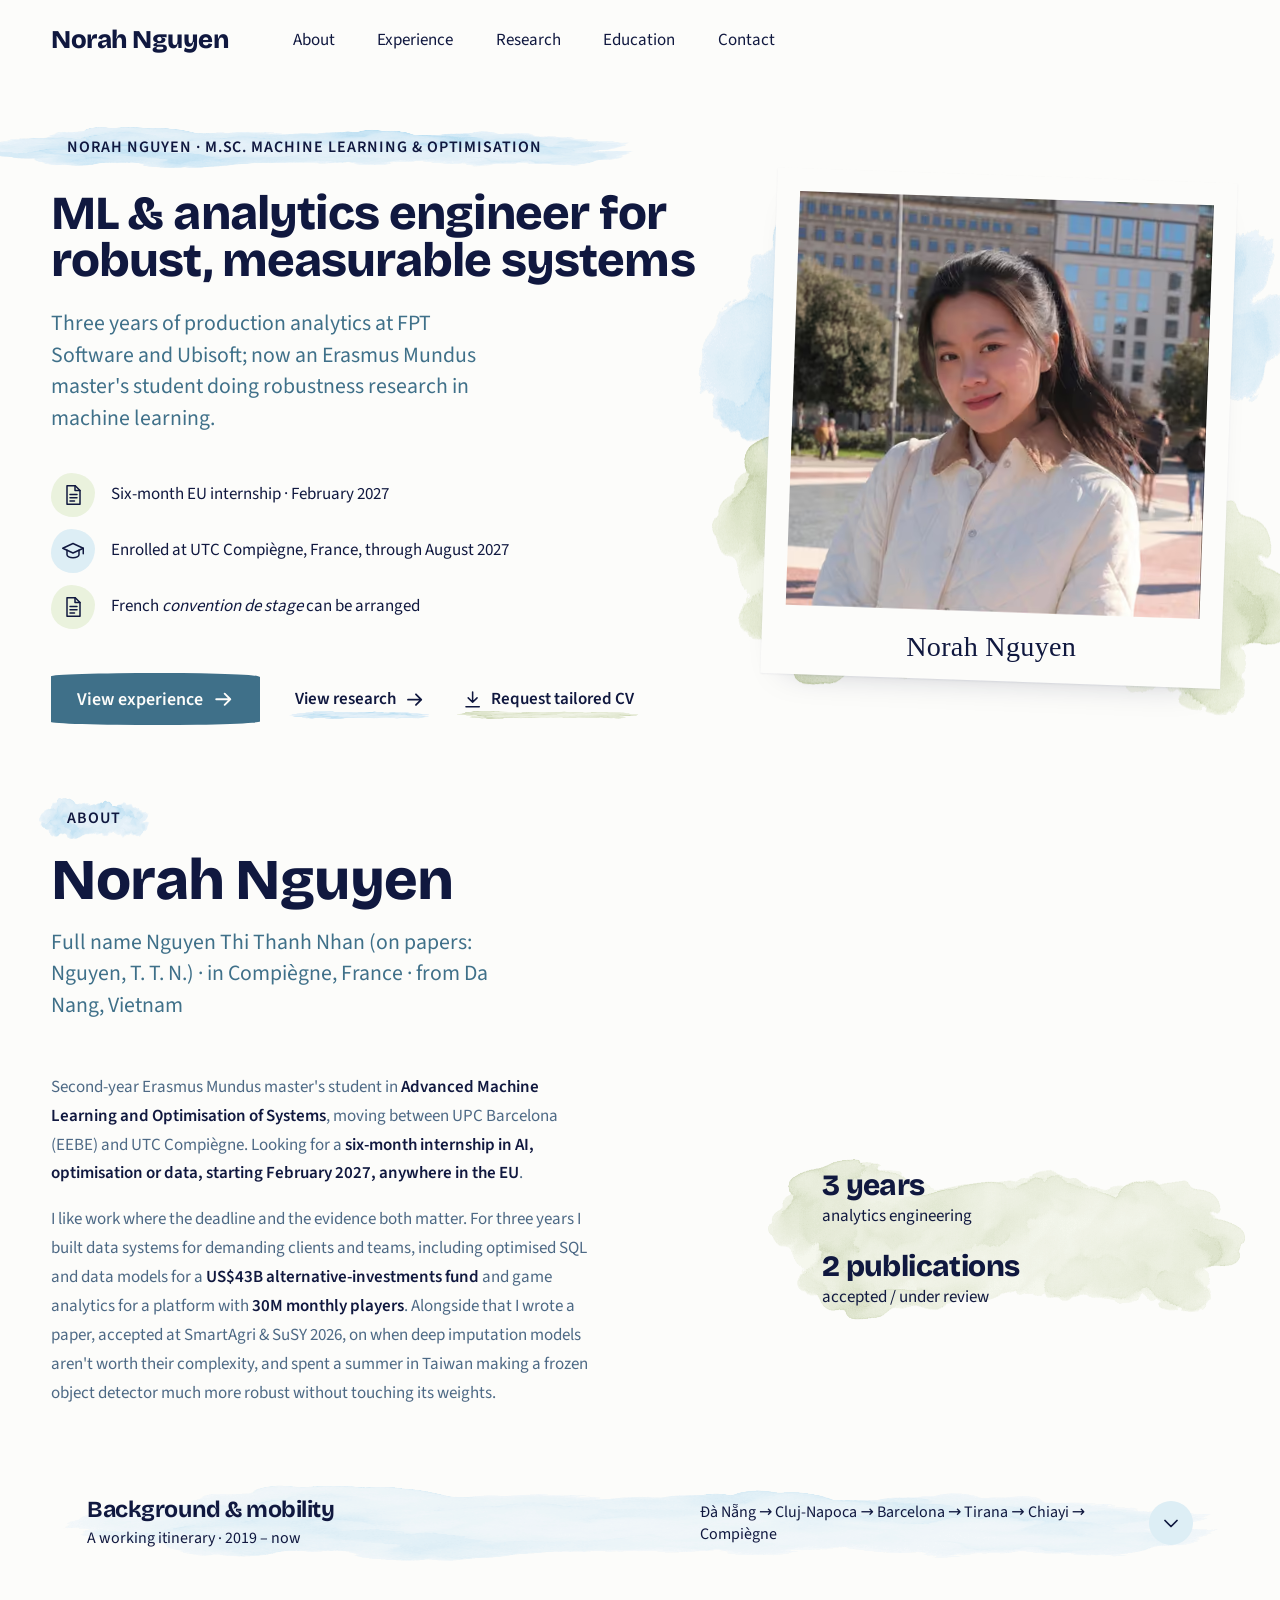
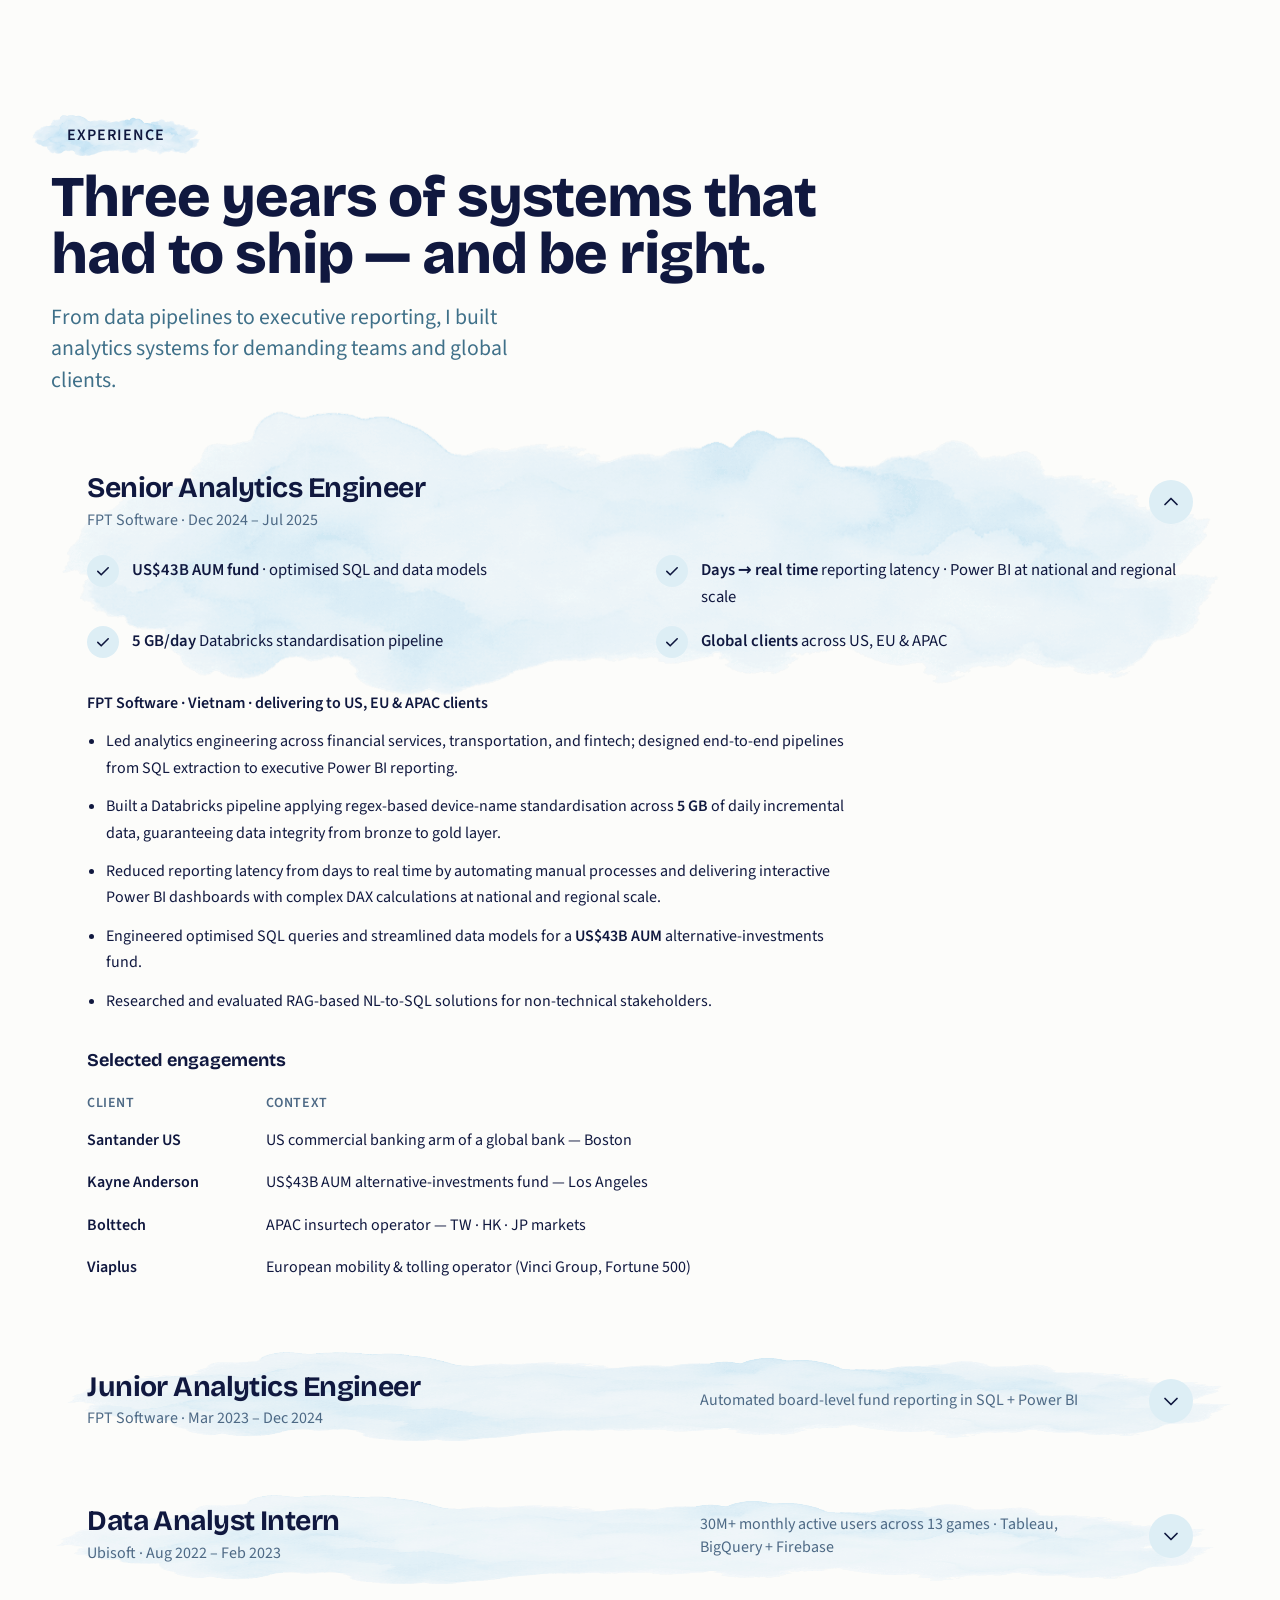
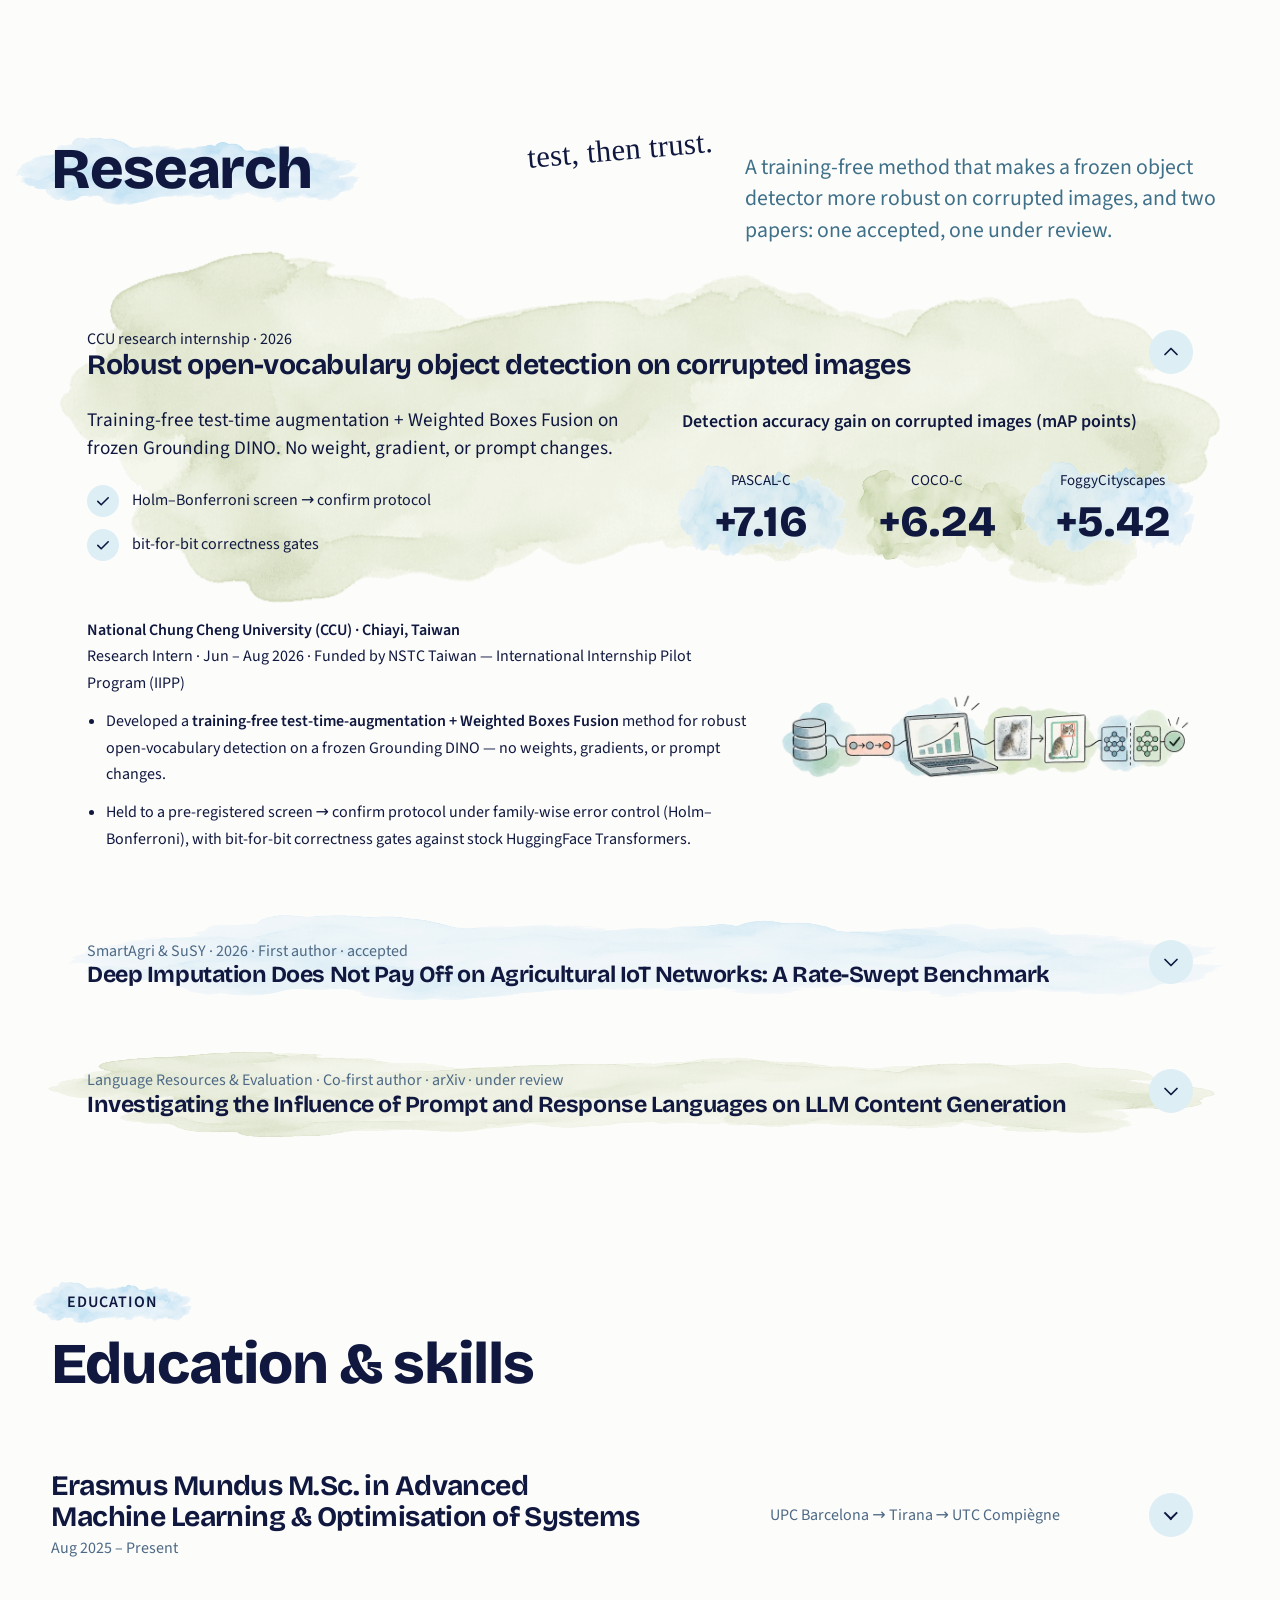
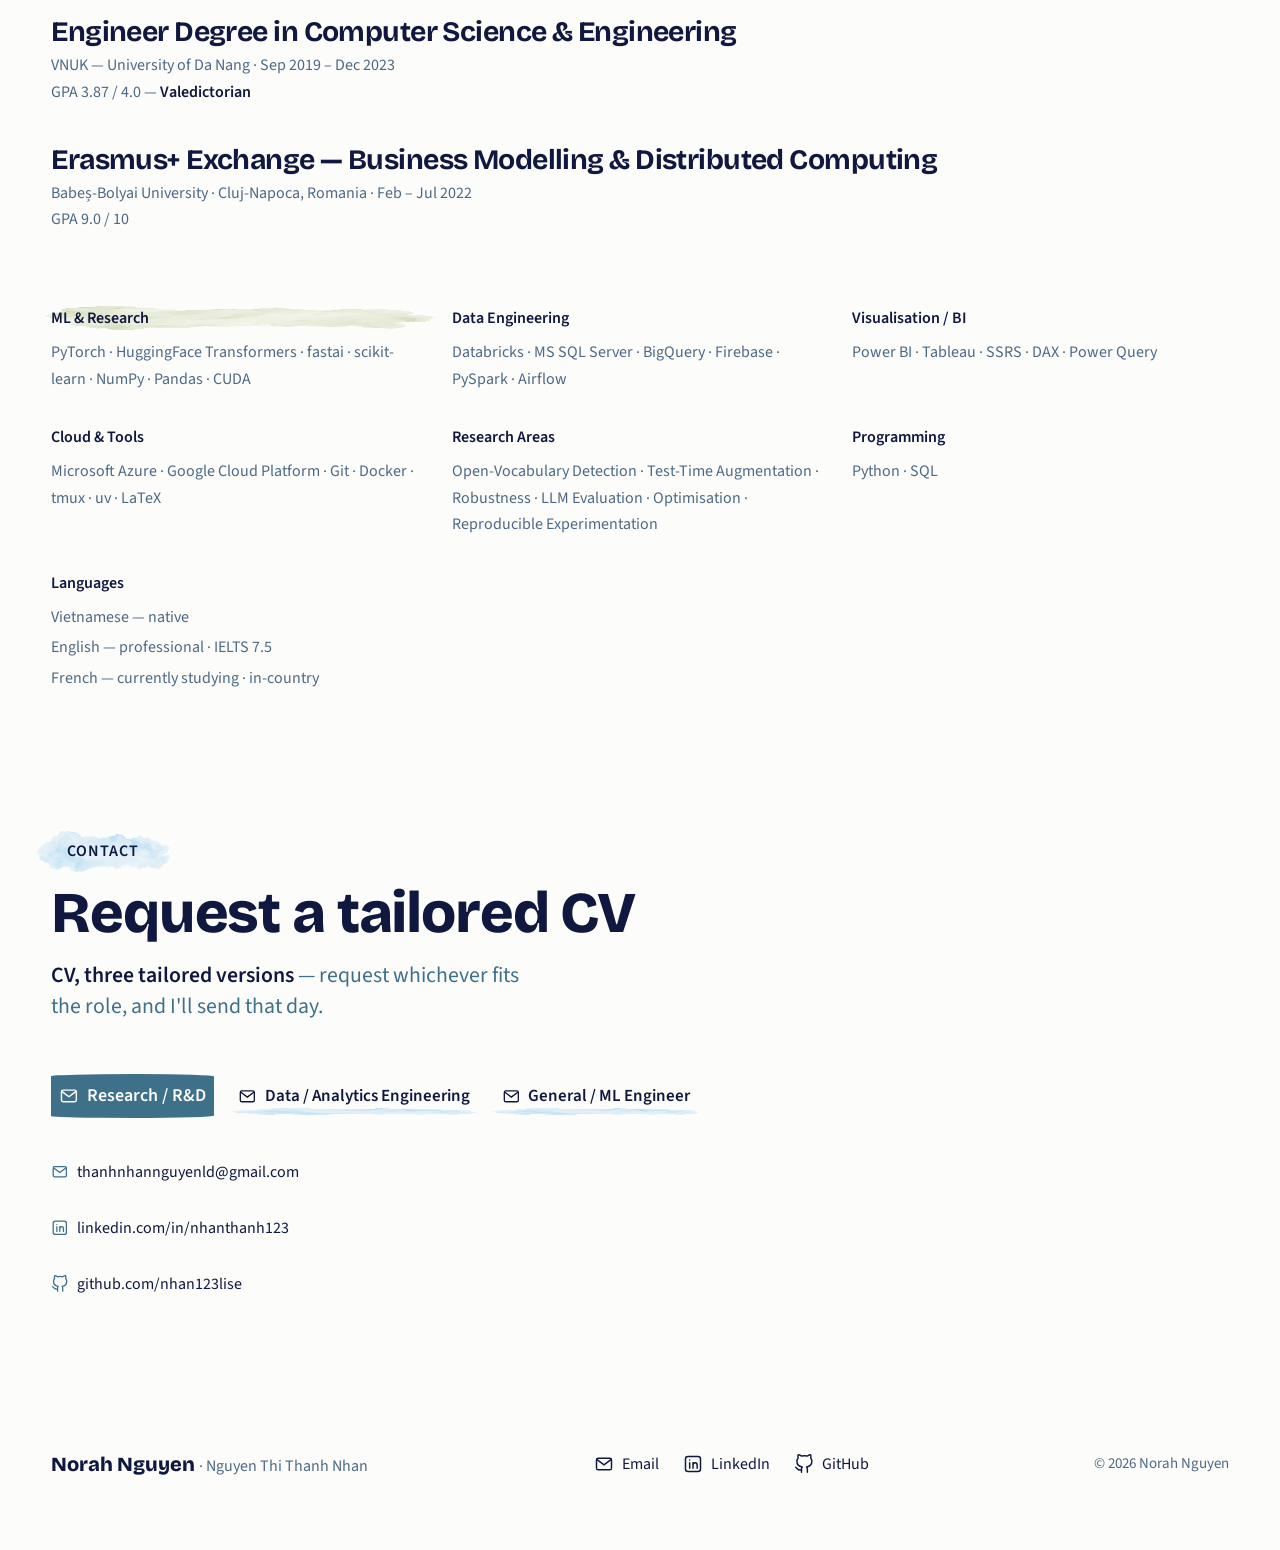
==== commit e5e3eb65: "Apply copy review: accepted-paper wording, real-text hero name, clearer research and availability co" ====
--- a/site/index.html
+++ b/site/index.html
@@ -3,11 +3,11 @@
 <head>
   <meta charset="utf-8">
   <meta name="viewport" content="width=device-width, initial-scale=1">
-  <title>Norah Nguyen (Nguyen Thi Thanh Nhan) — ML &amp; Analytics Engineer</title>
-  <meta name="description" content="Erasmus Mundus M.Sc. student in Advanced Machine Learning &amp; Optimisation of Systems, seeking a six-month EU internship in AI, optimisation or data from February 2027. Three years of analytics engineering at FPT Software and Ubisoft; robustness research and two publications.">
+  <title>Norah Nguyen — ML &amp; Analytics Engineer, EU Internship 2027</title>
+  <meta name="description" content="Erasmus Mundus M.Sc. student in machine learning &amp; optimisation. 3 years of analytics engineering. Seeking a 6-month EU internship in AI or data, Feb 2027.">
   <meta property="og:type" content="website">
-  <meta property="og:title" content="Norah Nguyen (Nguyen Thi Thanh Nhan) — ML &amp; Analytics Engineer">
-  <meta property="og:description" content="ML &amp; analytics engineer for robust, measurable systems. Six-month EU internship from February 2027.">
+  <meta property="og:title" content="Norah Nguyen — ML &amp; Analytics Engineer, EU Internship 2027">
+  <meta property="og:description" content="3 years of production analytics, now robustness research in ML. Seeking a 6-month EU internship from Feb 2027.">
   <meta property="og:image" content="assets/portrait-960.jpg">
   <meta name="theme-color" content="#fcfcfa">
   <link rel="icon" href="favicon.svg" type="image/svg+xml">
@@ -49,7 +49,6 @@
           <li><a href="#contact">Contact</a></li>
         </ul>
       </nav>
-      <p class="note wash wash--blue site-header__note" aria-hidden="true">Build with evidence.</p>
       <button class="menu-button" type="button" aria-haspopup="dialog" aria-controls="nav-sheet">
         <svg class="icon" aria-hidden="true"><use href="#i-menu"/></svg>
         <span class="menu-button__label">Menu</span>
@@ -79,14 +78,14 @@
     <section id="home" class="hero" tabindex="-1" aria-labelledby="hero-title">
       <div class="container hero__grid">
         <div class="hero__intro">
-          <p class="note wash wash--sage hero__script" aria-hidden="true">Norah Nguyen</p>
+          <p class="eyebrow">Norah Nguyen · M.Sc. Machine Learning &amp; Optimisation</p>
           <h1 id="hero-title">ML &amp; analytics engineer for robust, measurable systems</h1>
-          <p class="lede">Analytics engineer turned ML researcher, focused on systems that are measurable, reproducible, and useful in the real world.</p>
+          <p class="lede">Three years of production analytics at FPT Software and Ubisoft; now an Erasmus Mundus master's student doing robustness research in machine learning.</p>
         </div>
 
         <ul class="hero__availability">
           <li><span class="hero__badge"><svg class="icon" aria-hidden="true"><use href="#i-doc"/></svg></span>Six-month EU internship · February 2027</li>
-          <li><span class="hero__badge hero__badge--blue"><svg class="icon" aria-hidden="true"><use href="#i-cap"/></svg></span>UTC student through August 2027</li>
+          <li><span class="hero__badge hero__badge--blue"><svg class="icon" aria-hidden="true"><use href="#i-cap"/></svg></span>Enrolled at UTC Compiègne, France, through August 2027</li>
           <li><span class="hero__badge"><svg class="icon" aria-hidden="true"><use href="#i-doc"/></svg></span><span>French <i lang="fr">convention de stage</i> can be arranged</span></li>
         </ul>
 
@@ -114,14 +113,14 @@
       <div class="container">
         <div class="section-head">
           <p class="eyebrow">About</p>
-          <h2 id="about-title">Nguyen Thi Thanh Nhan</h2>
-          <p class="lede">Norah Nguyen · currently in Compiègne, France · from Da Nang, Vietnam</p>
+          <h2 id="about-title">Norah Nguyen</h2>
+          <p class="lede">Full name Nguyen Thi Thanh Nhan (on papers: Nguyen, T. T. N.) · in Compiègne, France · from Da Nang, Vietnam</p>
         </div>
 
         <div class="about__grid">
           <div class="about__copy">
             <p>Second-year Erasmus Mundus master's student in <strong>Advanced Machine Learning and Optimisation of Systems</strong>, moving between UPC Barcelona (EEBE) and UTC Compiègne. Looking for a <strong>six-month internship in AI, optimisation or data, starting February 2027, anywhere in the EU</strong>.</p>
-            <p>I like work where the deadline and the evidence both matter. For three years I built pipelines for demanding clients, including a <strong>US$43B alternative-investments fund</strong> and a games platform with <strong>30M monthly players</strong>, where the work had to ship and had to be right. Alongside that I've published on when deep methods aren't worth their complexity, and spent a summer in Taiwan making a frozen object detector much more robust without touching its weights.</p>
+            <p>I like work where the deadline and the evidence both matter. For three years I built data systems for demanding clients and teams, including optimised SQL and data models for a <strong>US$43B alternative-investments fund</strong> and game analytics for a platform with <strong>30M monthly players</strong>. Alongside that I wrote a paper, accepted at SmartAgri &amp; SuSY 2026, on when deep imputation models aren't worth their complexity, and spent a summer in Taiwan making a frozen object detector much more robust without touching its weights.</p>
           </div>
 
           <ul class="about__proof wash wash--sage" style="--wash-opacity:.5">
@@ -180,8 +179,8 @@
     </summary>
     <div class="disclosure__body">
       <ul class="checks xp-evidence">
-        <li><svg class="icon" aria-hidden="true"><use href="#i-check"/></svg><span><strong>US$43B AUM fund</strong> · optimized SQL and data models</span></li>
-        <li><svg class="icon" aria-hidden="true"><use href="#i-check"/></svg><span><strong>Executive Power BI reporting</strong> · national and regional scale</span></li>
+        <li><svg class="icon" aria-hidden="true"><use href="#i-check"/></svg><span><strong>US$43B AUM fund</strong> · optimised SQL and data models</span></li>
+        <li><svg class="icon" aria-hidden="true"><use href="#i-check"/></svg><span><strong>Days → real time</strong> reporting latency · Power BI at national and regional scale</span></li>
         <li><svg class="icon" aria-hidden="true"><use href="#i-check"/></svg><span><strong>5 GB/day</strong> Databricks standardisation pipeline</span></li>
         <li><svg class="icon" aria-hidden="true"><use href="#i-check"/></svg><span><strong>Global clients</strong> across US, EU &amp; APAC</span></li>
       </ul>
@@ -189,10 +188,11 @@
       <div class="xp-detail">
         <p class="xp-org">FPT Software · Vietnam · delivering to US, EU &amp; APAC clients</p>
         <ul class="xp-bullets">
-          <li>Led analytics engineering across financial services, transportation, and fintech; designed end-to-end pipelines from SQL extraction to executive PowerBI reporting.</li>
-          <li>Built a Databricks pipeline applying regex-based device-name standardization across <strong>5 GB</strong> of daily incremental data, guaranteeing data integrity from bronze to gold layer.</li>
-          <li>Reduced reporting latency from days to real-time by automating manual processes and delivering interactive PowerBI dashboards with complex DAX calculations at national and regional scale.</li>
-          <li>Engineered optimized SQL queries and streamlined data models for a <strong>US$43B AUM</strong> alternative-investments fund; researched and evaluated RAG-based NL-to-SQL solutions for non-technical stakeholders.</li>
+          <li>Led analytics engineering across financial services, transportation, and fintech; designed end-to-end pipelines from SQL extraction to executive Power BI reporting.</li>
+          <li>Built a Databricks pipeline applying regex-based device-name standardisation across <strong>5 GB</strong> of daily incremental data, guaranteeing data integrity from bronze to gold layer.</li>
+          <li>Reduced reporting latency from days to real time by automating manual processes and delivering interactive Power BI dashboards with complex DAX calculations at national and regional scale.</li>
+          <li>Engineered optimised SQL queries and streamlined data models for a <strong>US$43B AUM</strong> alternative-investments fund.</li>
+          <li>Researched and evaluated RAG-based NL-to-SQL solutions for non-technical stakeholders.</li>
         </ul>
 
         <table class="xp-table">
@@ -224,8 +224,8 @@
       <div class="xp-detail">
         <p class="xp-org">FPT Software · Vietnam</p>
         <ul class="xp-bullets">
-          <li>Modernized board-level fund reporting by migrating full-suite manual Excel reports (NAV, cash flow, portfolio performance) into automated SQL + PowerBI solutions with Row-Level Security.</li>
-          <li>Designed SSRS reports and an Azure billing pipeline tracking cloud spend across all services, presenting monthly and yearly cost breakdowns in PowerBI for the Chief of Data.</li>
+          <li>Modernised board-level fund reporting by migrating full-suite manual Excel reports (NAV, cash flow, portfolio performance) into automated SQL + Power BI solutions with Row-Level Security.</li>
+          <li>Designed SSRS reports and an Azure billing pipeline tracking cloud spend across all services, presenting monthly and yearly cost breakdowns in Power BI for the Chief of Data.</li>
         </ul>
       </div>
     </div>
@@ -245,7 +245,7 @@
         <p class="xp-org">Ubisoft · Vietnam</p>
         <ul class="xp-bullets">
           <li>Delivered game analytics across two live projects — including a nano-games platform with <strong>30M+ monthly active users across 13 games</strong> — via interactive Tableau and Tableau Server reports.</li>
-          <li>Built end-to-end BigQuery + Firebase pipelines to track player behavior and game performance across production environments.</li>
+          <li>Built end-to-end BigQuery + Firebase pipelines to track player behaviour and game performance across production environments.</li>
           <li>Designed entity-relationship models and tracking documentation, collaborating with developers, QA, game designers, and economy designers across implementation and production.</li>
         </ul>
       </div>
@@ -258,6 +258,7 @@
       <div class="container"><header class="section-head rs-head">
   <h2 id="research-title" class="wash wash--blue">Research</h2>
   <p class="note rs-head__note" aria-hidden="true">test, then trust.</p>
+  <p class="lede">A training-free method that makes a frozen object detector more robust on corrupted images, and two papers: one accepted, one under review.</p>
 </header>
 
 <div class="rs-list">
@@ -265,7 +266,7 @@
     <summary class="disclosure__summary">
       <hgroup class="disclosure__heading">
         <p class="disclosure__meta">CCU research internship · 2026</p>
-        <h3 class="disclosure__title">Robust open-vocabulary detection under corruption</h3>
+        <h3 class="disclosure__title">Robust open-vocabulary object detection on corrupted images</h3>
       </hgroup>
       <span class="chevron" aria-hidden="true"><svg class="icon"><use href="#i-chevron"/></svg></span>
     </summary>
@@ -280,7 +281,7 @@
         </div>
 
         <figure class="rs-results">
-          <figcaption class="rs-results__label">mAP gain under corruption</figcaption>
+          <figcaption class="rs-results__label">Detection accuracy gain on corrupted images (mAP points)</figcaption>
           <dl class="rs-results__grid">
             <div class="rs-tile wash wash--blue"><dt class="rs-tile__name">PASCAL-C</dt><dd class="rs-tile__value">+7.16</dd></div>
             <div class="rs-tile rs-tile--mid wash wash--sage"><dt class="rs-tile__name">COCO-C</dt><dd class="rs-tile__value">+6.24</dd></div>
@@ -314,6 +315,7 @@
       <span class="chevron" aria-hidden="true"><svg class="icon"><use href="#i-chevron"/></svg></span>
     </summary>
     <div class="disclosure__body">
+      <p>On when deep imputation models aren't worth their complexity, benchmarked on agricultural IoT networks.</p>
       <p class="rs-authors"><strong>Nguyen, T. T. N.</strong>, Nguyen, T.</p>
       <p class="rs-pub__info">First author · affiliation: EMSSE, Université de Technologie de Compiègne</p>
     </div>
@@ -328,6 +330,7 @@
       <span class="chevron" aria-hidden="true"><svg class="icon"><use href="#i-chevron"/></svg></span>
     </summary>
     <div class="disclosure__body">
+      <p>How the language of the prompt and the language of the response influence what LLMs generate.</p>
       <p class="rs-authors"><strong>Nguyen, T. T. N.</strong>*, Tieu, M. K.*, Riegler, M. A., Halvorsen, P., Nguyen, T.</p>
       <p class="rs-footnote">* equal contribution</p>
       <p class="rs-pub__info">Co-first author · <a class="link-wash" href="https://arxiv.org/abs/2608.26186">arXiv:2608.26186<svg class="icon" aria-hidden="true"><use href="#i-external"/></svg></a></p>
@@ -380,8 +383,8 @@
     <dd class="ed-skills__value">Databricks · MS SQL Server · BigQuery · Firebase · PySpark · Airflow</dd>
   </div>
   <div class="ed-skills__group">
-    <dt class="ed-skills__term">Visualization / BI</dt>
-    <dd class="ed-skills__value">PowerBI · Tableau · SSRS · DAX · Power Query</dd>
+    <dt class="ed-skills__term">Visualisation / BI</dt>
+    <dd class="ed-skills__value">Power BI · Tableau · SSRS · DAX · Power Query</dd>
   </div>
   <div class="ed-skills__group">
     <dt class="ed-skills__term">Cloud &amp; Tools</dt>
@@ -389,7 +392,7 @@
   </div>
   <div class="ed-skills__group">
     <dt class="ed-skills__term">Research Areas</dt>
-    <dd class="ed-skills__value">Open-Vocabulary Detection · Test-Time Augmentation · Robustness · LLM Evaluation · Optimization · Reproducible Experimentation</dd>
+    <dd class="ed-skills__value">Open-Vocabulary Detection · Test-Time Augmentation · Robustness · LLM Evaluation · Optimisation · Reproducible Experimentation</dd>
   </div>
   <div class="ed-skills__group">
     <dt class="ed-skills__term">Programming</dt>
@@ -410,24 +413,24 @@
       <div class="container"><div class="section-head">
   <p class="eyebrow">Contact</p>
   <h2 id="contact-title">Request a tailored CV</h2>
-  <p class="lede"><strong>CV, three tailored versions</strong> — each maintained as a separate LaTeX source; request whichever fits the role, and I'll send that day.</p>
+  <p class="lede"><strong>CV, three tailored versions</strong> — request whichever fits the role, and I'll send that day.</p>
 </div>
 
 <ul class="ct-cv">
   <li class="ct-cv__item">
-    <a class="btn-primary ct-cv__link" href="mailto:thanhnhannguyenld@gmail.com?subject=CV%20request%20%E2%80%94%20Research%20%2F%20R%26D">
+    <a class="btn-primary ct-cv__link" href="mailto:thanhnhannguyenld@gmail.com?subject=CV%20request%20%E2%80%94%20Research%20%2F%20R%26D&amp;body=Hi%20Norah%2C%0D%0A%0D%0ACompany%3A%20%0D%0ARole%3A%20%0D%0AStart%20date%3A%20%0D%0A">
       <svg class="icon" aria-hidden="true"><use href="#i-mail"/></svg>
       Research / R&amp;D
     </a>
   </li>
   <li class="ct-cv__item">
-    <a class="link-wash ct-cv__link" href="mailto:thanhnhannguyenld@gmail.com?subject=CV%20request%20%E2%80%94%20Data%20%2F%20Analytics%20Engineering">
+    <a class="link-wash ct-cv__link" href="mailto:thanhnhannguyenld@gmail.com?subject=CV%20request%20%E2%80%94%20Data%20%2F%20Analytics%20Engineering&amp;body=Hi%20Norah%2C%0D%0A%0D%0ACompany%3A%20%0D%0ARole%3A%20%0D%0AStart%20date%3A%20%0D%0A">
       <svg class="icon" aria-hidden="true"><use href="#i-mail"/></svg>
       Data / Analytics Engineering
     </a>
   </li>
   <li class="ct-cv__item">
-    <a class="link-wash ct-cv__link" href="mailto:thanhnhannguyenld@gmail.com?subject=CV%20request%20%E2%80%94%20General%20%2F%20ML%20Engineer">
+    <a class="link-wash ct-cv__link" href="mailto:thanhnhannguyenld@gmail.com?subject=CV%20request%20%E2%80%94%20General%20%2F%20ML%20Engineer&amp;body=Hi%20Norah%2C%0D%0A%0D%0ACompany%3A%20%0D%0ARole%3A%20%0D%0AStart%20date%3A%20%0D%0A">
       <svg class="icon" aria-hidden="true"><use href="#i-mail"/></svg>
       General / ML Engineer
     </a>
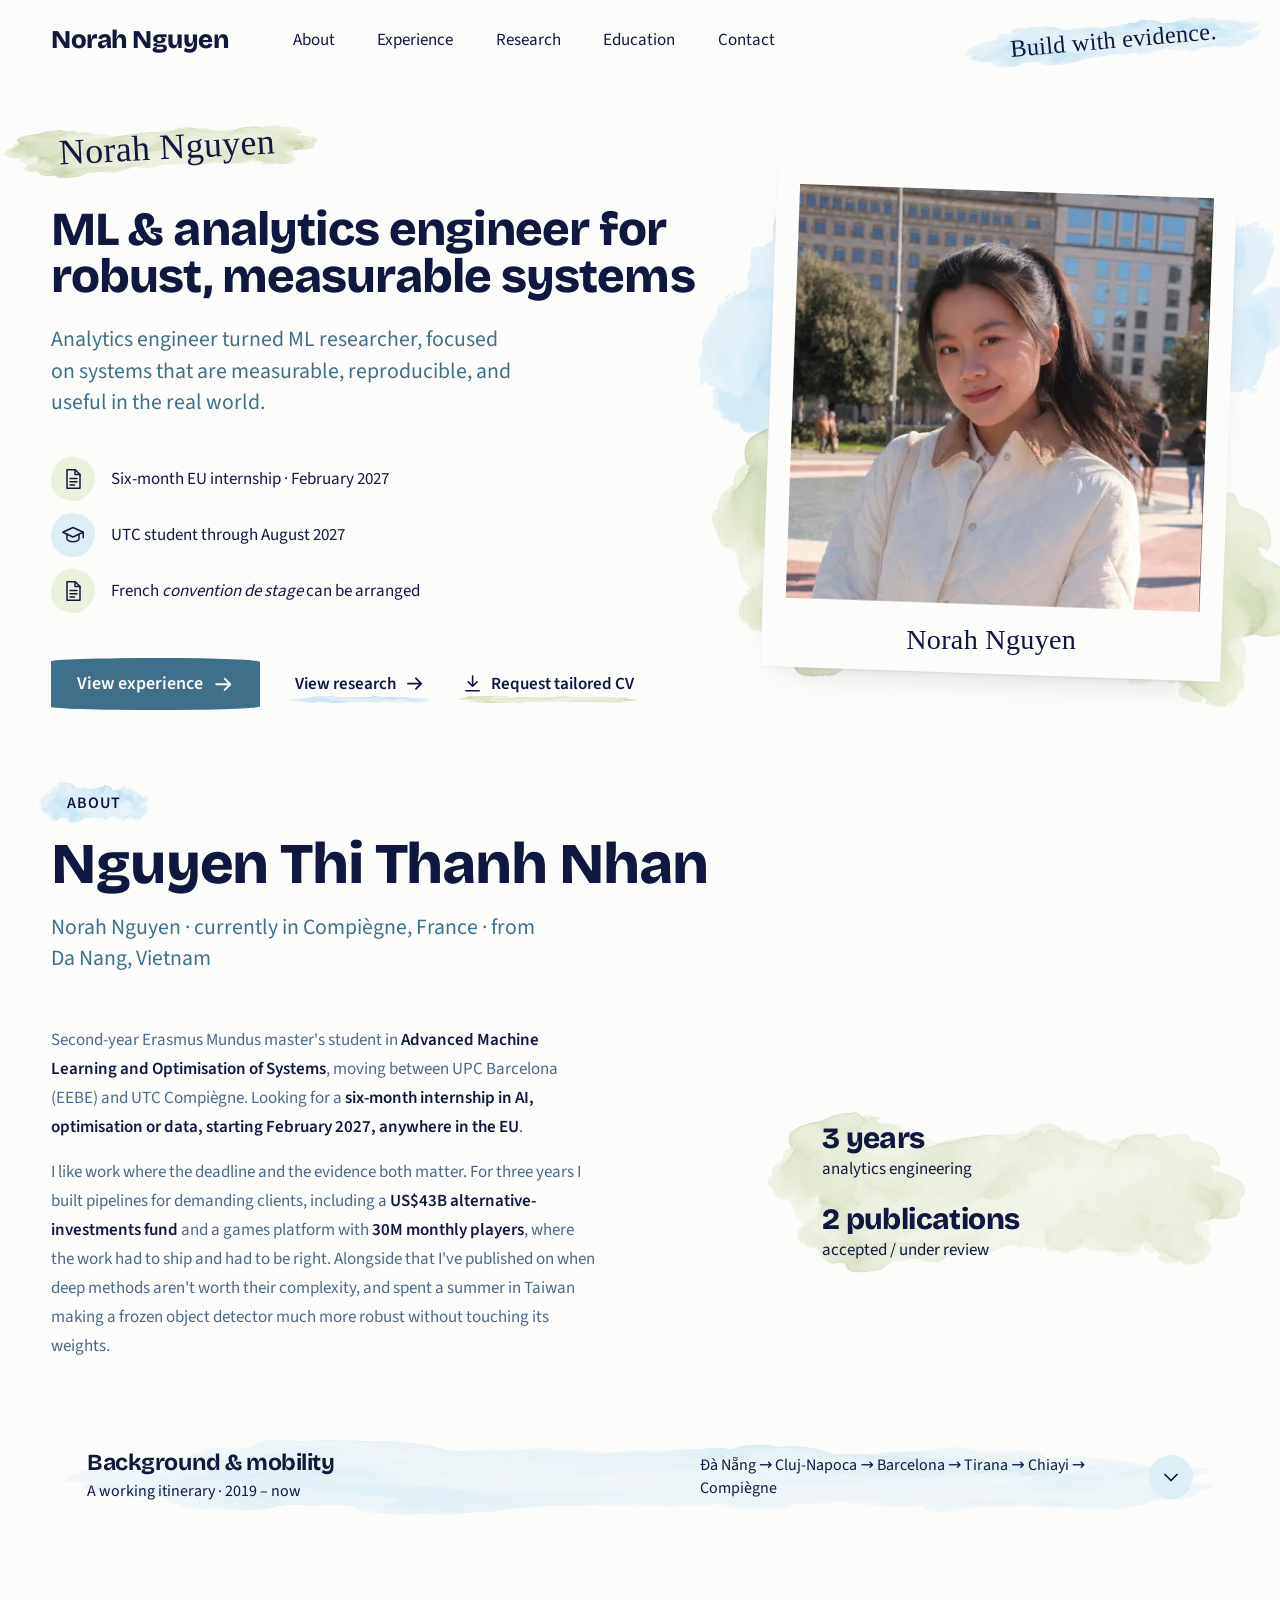
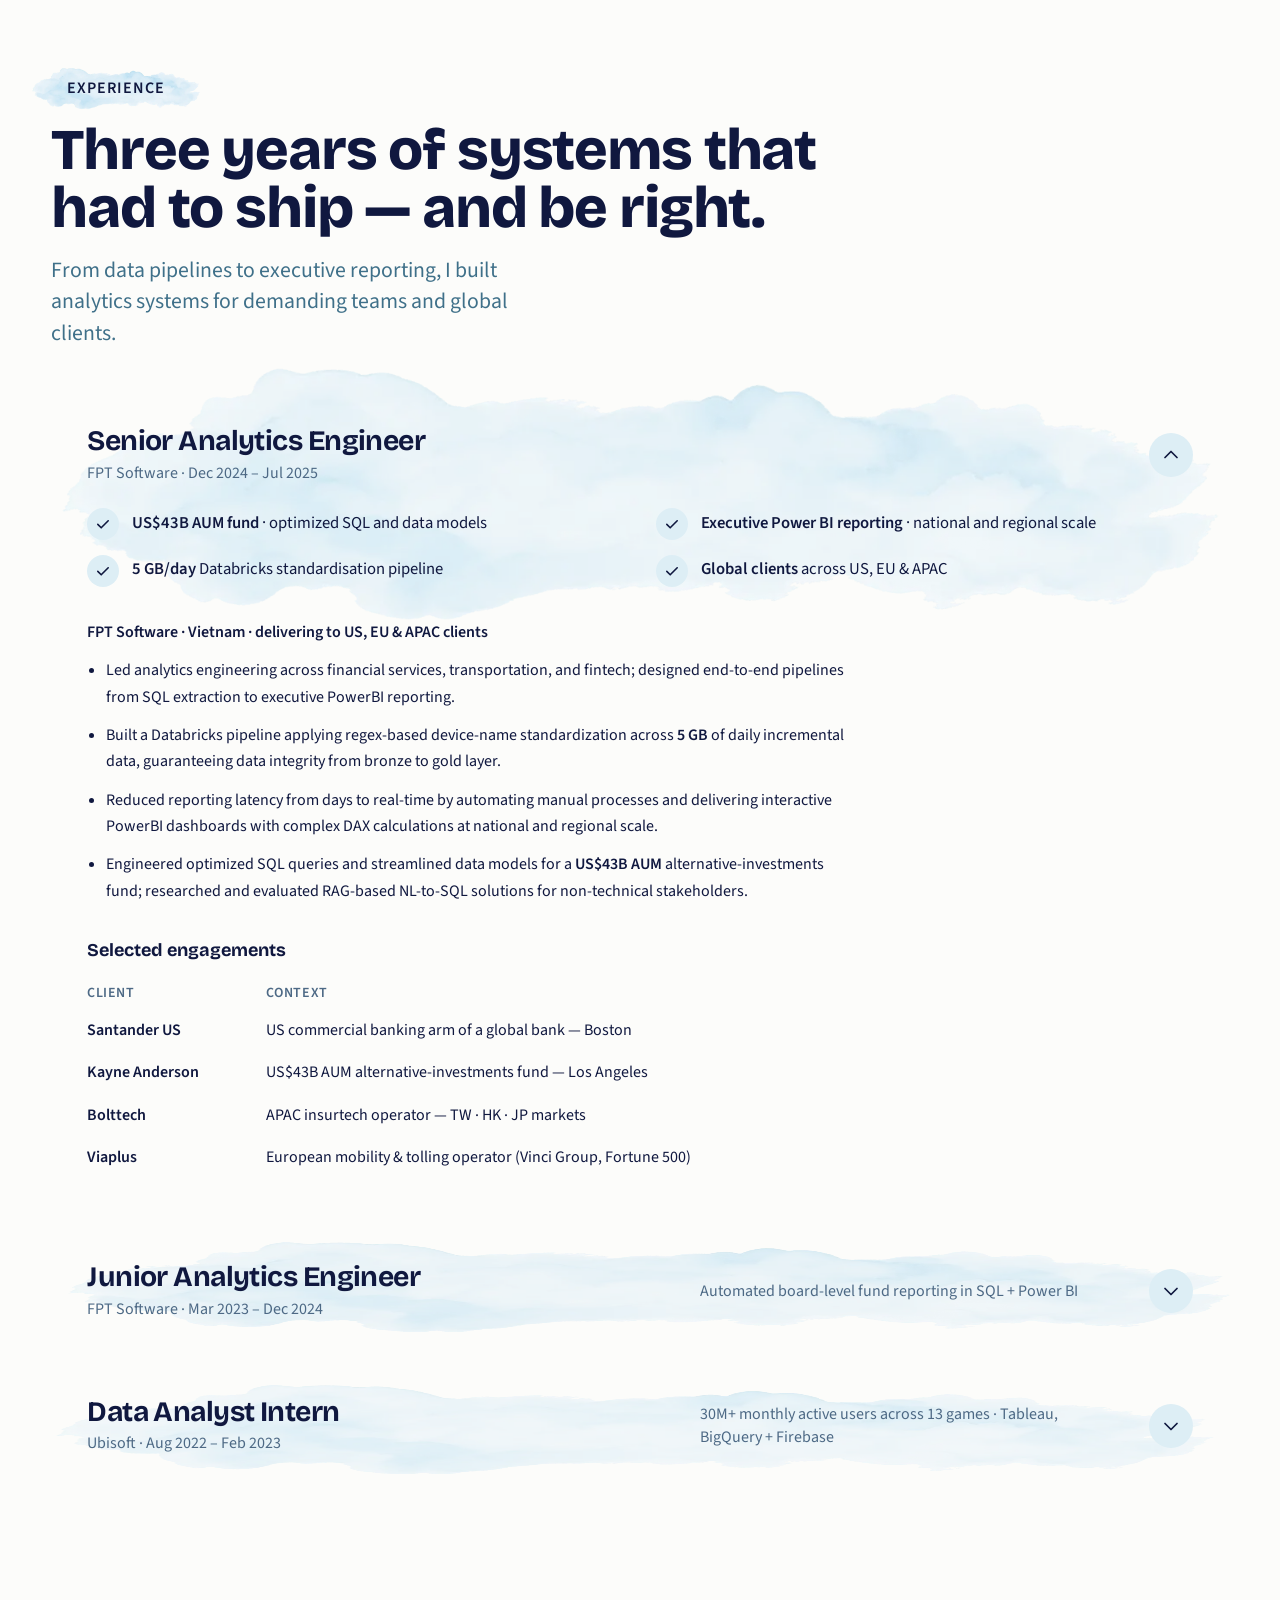
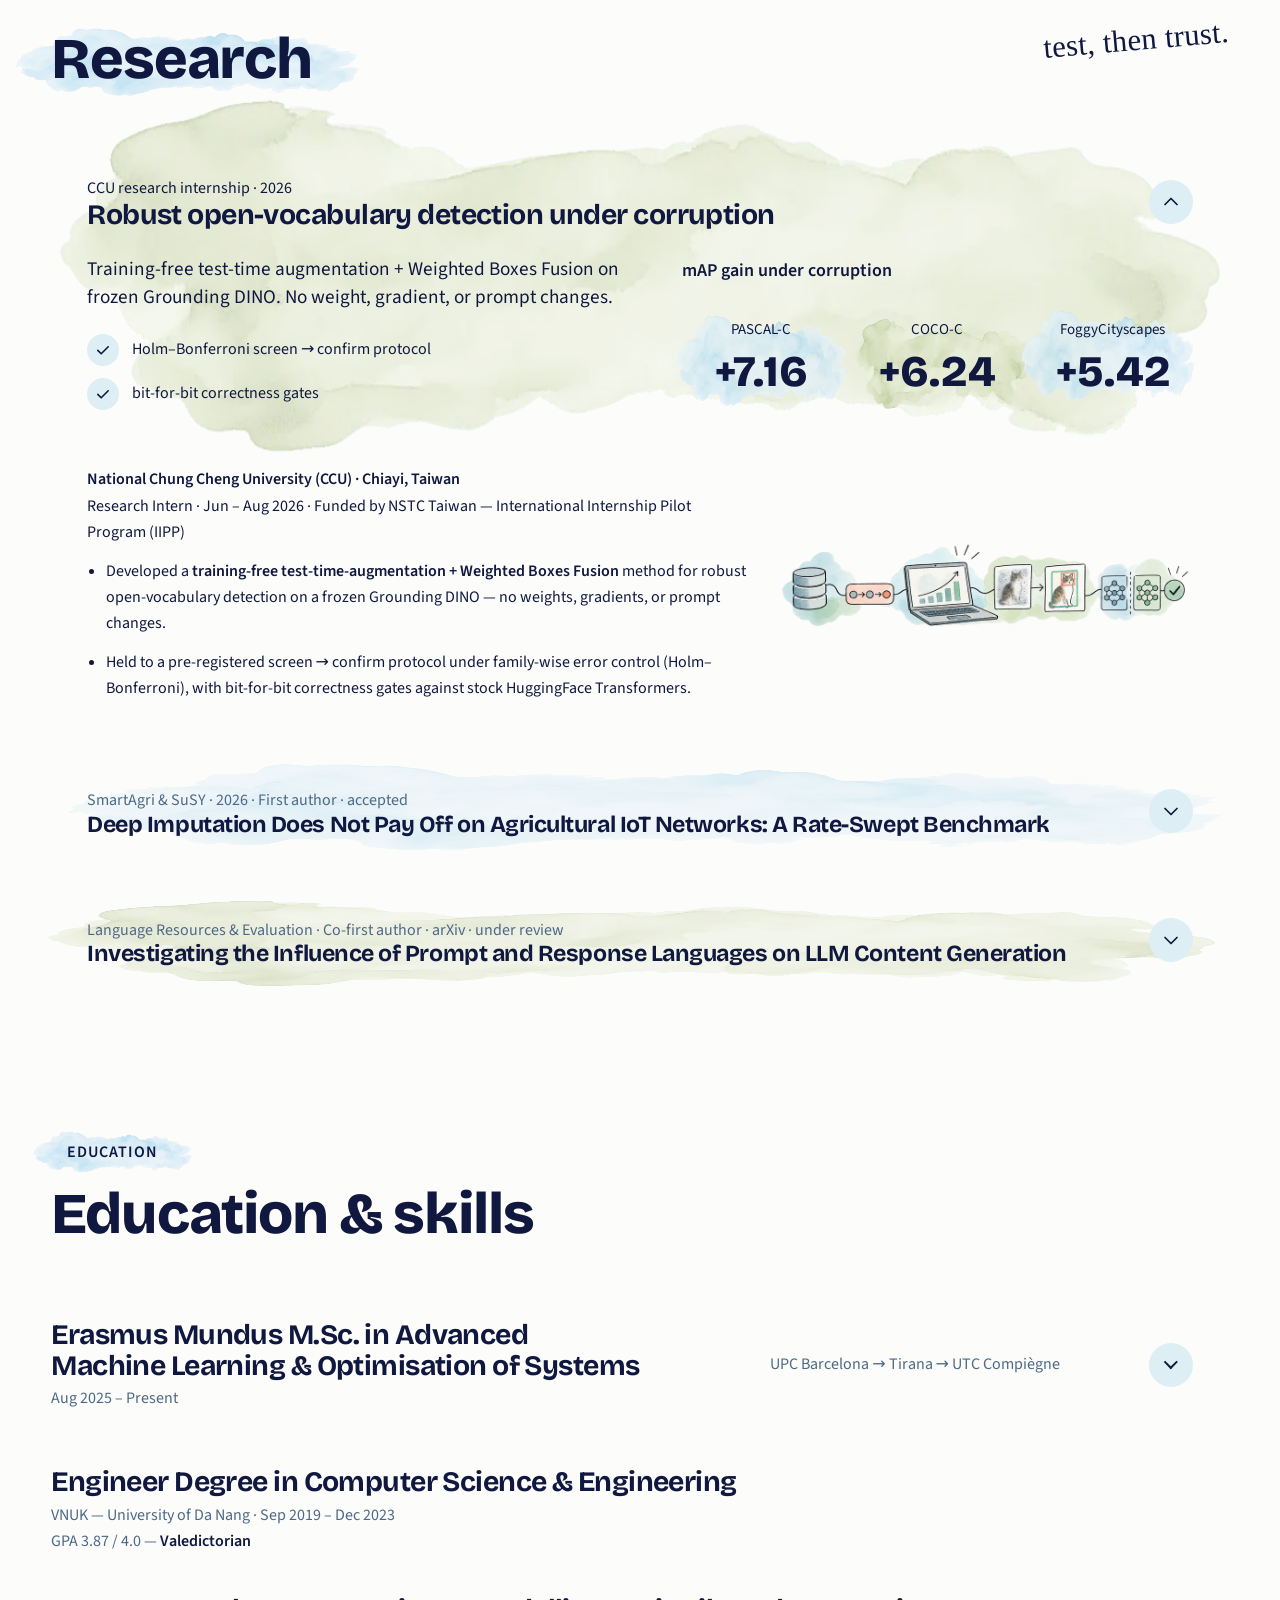
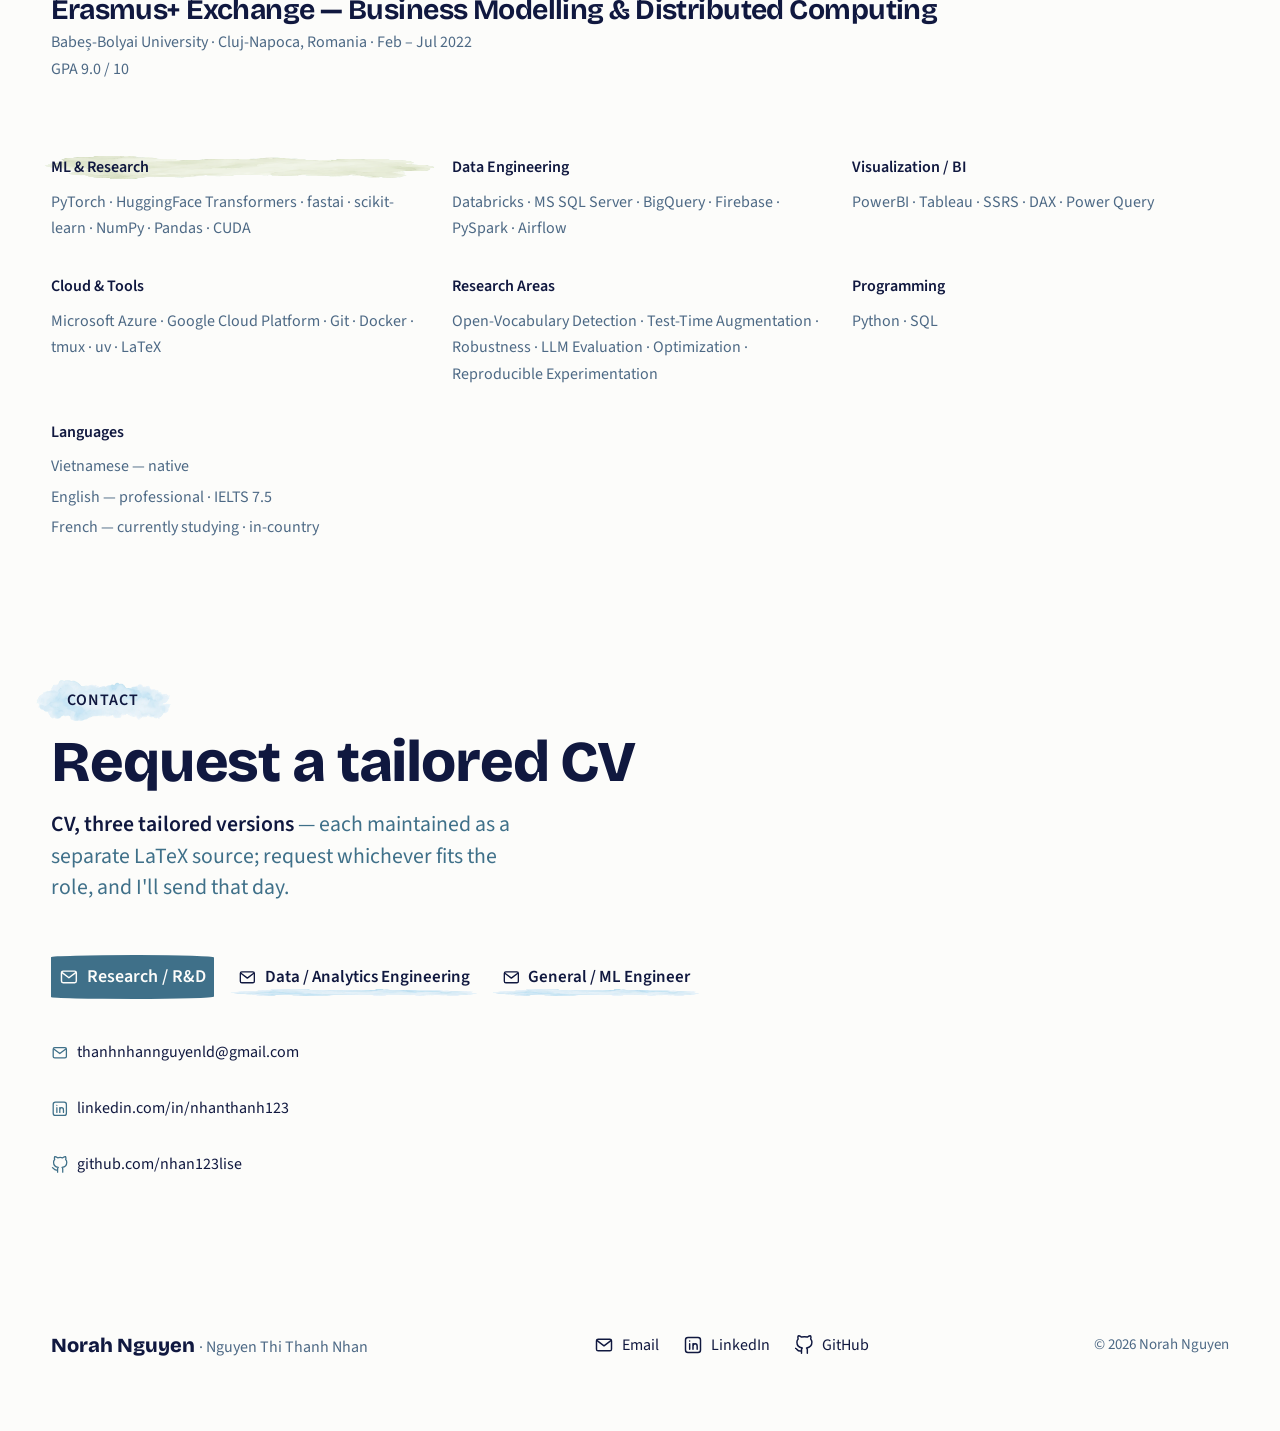
==== commit c77416f5: "Perf: lossy WebP washes, preload LCP wash, inline font-faces - Wash backgrounds: 134 KB PNG -> 30 KB" ====
--- a/site/index.html
+++ b/site/index.html
@@ -3,17 +3,17 @@
 <head>
   <meta charset="utf-8">
   <meta name="viewport" content="width=device-width, initial-scale=1">
-  <title>Norah Nguyen — ML &amp; Analytics Engineer, EU Internship 2027</title>
-  <meta name="description" content="Erasmus Mundus M.Sc. student in machine learning &amp; optimisation. 3 years of analytics engineering. Seeking a 6-month EU internship in AI or data, Feb 2027.">
+  <title>Norah Nguyen (Nguyen Thi Thanh Nhan) — ML &amp; Analytics Engineer</title>
+  <meta name="description" content="Erasmus Mundus M.Sc. student in Advanced Machine Learning &amp; Optimisation of Systems, seeking a six-month EU internship in AI, optimisation or data from February 2027. Three years of analytics engineering at FPT Software and Ubisoft; robustness research and two publications.">
   <meta property="og:type" content="website">
-  <meta property="og:title" content="Norah Nguyen — ML &amp; Analytics Engineer, EU Internship 2027">
-  <meta property="og:description" content="3 years of production analytics, now robustness research in ML. Seeking a 6-month EU internship from Feb 2027.">
+  <meta property="og:title" content="Norah Nguyen (Nguyen Thi Thanh Nhan) — ML &amp; Analytics Engineer">
+  <meta property="og:description" content="ML &amp; analytics engineer for robust, measurable systems. Six-month EU internship from February 2027.">
   <meta property="og:image" content="assets/portrait-960.jpg">
   <meta name="theme-color" content="#fcfcfa">
   <link rel="icon" href="favicon.svg" type="image/svg+xml">
   <link rel="preload" href="assets/fonts/bricolage-grotesque-latin-800-normal.woff2" as="font" type="font/woff2" crossorigin>
-  <link rel="preload" as="image" type="image/avif" imagesrcset="assets/portrait-480.avif 480w, assets/portrait-960.avif 960w" imagesizes="(min-width: 1024px) 30rem, 80vw" fetchpriority="high">
-  <link rel="stylesheet" href="assets/fonts/fonts.css">
+  <link rel="preload" href="assets/fonts/source-sans-3-latin-400-normal.woff2" as="font" type="font/woff2" crossorigin>
+  <link rel="preload" href="assets/wash-blue.webp" as="image" type="image/webp" fetchpriority="high">
   <link rel="stylesheet" href="styles.css">
   <script src="main.js" defer></script>
 </head>
@@ -49,6 +49,7 @@
           <li><a href="#contact">Contact</a></li>
         </ul>
       </nav>
+      <p class="note wash wash--blue site-header__note" aria-hidden="true">Build with evidence.</p>
       <button class="menu-button" type="button" aria-haspopup="dialog" aria-controls="nav-sheet">
         <svg class="icon" aria-hidden="true"><use href="#i-menu"/></svg>
         <span class="menu-button__label">Menu</span>
@@ -78,14 +79,14 @@
     <section id="home" class="hero" tabindex="-1" aria-labelledby="hero-title">
       <div class="container hero__grid">
         <div class="hero__intro">
-          <p class="eyebrow">Norah Nguyen · M.Sc. Machine Learning &amp; Optimisation</p>
+          <p class="note wash wash--sage hero__script" aria-hidden="true">Norah Nguyen</p>
           <h1 id="hero-title">ML &amp; analytics engineer for robust, measurable systems</h1>
-          <p class="lede">Three years of production analytics at FPT Software and Ubisoft; now an Erasmus Mundus master's student doing robustness research in machine learning.</p>
+          <p class="lede">Analytics engineer turned ML researcher, focused on systems that are measurable, reproducible, and useful in the real world.</p>
         </div>
 
         <ul class="hero__availability">
           <li><span class="hero__badge"><svg class="icon" aria-hidden="true"><use href="#i-doc"/></svg></span>Six-month EU internship · February 2027</li>
-          <li><span class="hero__badge hero__badge--blue"><svg class="icon" aria-hidden="true"><use href="#i-cap"/></svg></span>Enrolled at UTC Compiègne, France, through August 2027</li>
+          <li><span class="hero__badge hero__badge--blue"><svg class="icon" aria-hidden="true"><use href="#i-cap"/></svg></span>UTC student through August 2027</li>
           <li><span class="hero__badge"><svg class="icon" aria-hidden="true"><use href="#i-doc"/></svg></span><span>French <i lang="fr">convention de stage</i> can be arranged</span></li>
         </ul>
 
@@ -113,14 +114,14 @@
       <div class="container">
         <div class="section-head">
           <p class="eyebrow">About</p>
-          <h2 id="about-title">Norah Nguyen</h2>
-          <p class="lede">Full name Nguyen Thi Thanh Nhan (on papers: Nguyen, T. T. N.) · in Compiègne, France · from Da Nang, Vietnam</p>
+          <h2 id="about-title">Nguyen Thi Thanh Nhan</h2>
+          <p class="lede">Norah Nguyen · currently in Compiègne, France · from Da Nang, Vietnam</p>
         </div>
 
         <div class="about__grid">
           <div class="about__copy">
             <p>Second-year Erasmus Mundus master's student in <strong>Advanced Machine Learning and Optimisation of Systems</strong>, moving between UPC Barcelona (EEBE) and UTC Compiègne. Looking for a <strong>six-month internship in AI, optimisation or data, starting February 2027, anywhere in the EU</strong>.</p>
-            <p>I like work where the deadline and the evidence both matter. For three years I built data systems for demanding clients and teams, including optimised SQL and data models for a <strong>US$43B alternative-investments fund</strong> and game analytics for a platform with <strong>30M monthly players</strong>. Alongside that I wrote a paper, accepted at SmartAgri &amp; SuSY 2026, on when deep imputation models aren't worth their complexity, and spent a summer in Taiwan making a frozen object detector much more robust without touching its weights.</p>
+            <p>I like work where the deadline and the evidence both matter. For three years I built pipelines for demanding clients, including a <strong>US$43B alternative-investments fund</strong> and a games platform with <strong>30M monthly players</strong>, where the work had to ship and had to be right. Alongside that I've published on when deep methods aren't worth their complexity, and spent a summer in Taiwan making a frozen object detector much more robust without touching its weights.</p>
           </div>
 
           <ul class="about__proof wash wash--sage" style="--wash-opacity:.5">
@@ -179,8 +180,8 @@
     </summary>
     <div class="disclosure__body">
       <ul class="checks xp-evidence">
-        <li><svg class="icon" aria-hidden="true"><use href="#i-check"/></svg><span><strong>US$43B AUM fund</strong> · optimised SQL and data models</span></li>
-        <li><svg class="icon" aria-hidden="true"><use href="#i-check"/></svg><span><strong>Days → real time</strong> reporting latency · Power BI at national and regional scale</span></li>
+        <li><svg class="icon" aria-hidden="true"><use href="#i-check"/></svg><span><strong>US$43B AUM fund</strong> · optimized SQL and data models</span></li>
+        <li><svg class="icon" aria-hidden="true"><use href="#i-check"/></svg><span><strong>Executive Power BI reporting</strong> · national and regional scale</span></li>
         <li><svg class="icon" aria-hidden="true"><use href="#i-check"/></svg><span><strong>5 GB/day</strong> Databricks standardisation pipeline</span></li>
         <li><svg class="icon" aria-hidden="true"><use href="#i-check"/></svg><span><strong>Global clients</strong> across US, EU &amp; APAC</span></li>
       </ul>
@@ -188,11 +189,10 @@
       <div class="xp-detail">
         <p class="xp-org">FPT Software · Vietnam · delivering to US, EU &amp; APAC clients</p>
         <ul class="xp-bullets">
-          <li>Led analytics engineering across financial services, transportation, and fintech; designed end-to-end pipelines from SQL extraction to executive Power BI reporting.</li>
-          <li>Built a Databricks pipeline applying regex-based device-name standardisation across <strong>5 GB</strong> of daily incremental data, guaranteeing data integrity from bronze to gold layer.</li>
-          <li>Reduced reporting latency from days to real time by automating manual processes and delivering interactive Power BI dashboards with complex DAX calculations at national and regional scale.</li>
-          <li>Engineered optimised SQL queries and streamlined data models for a <strong>US$43B AUM</strong> alternative-investments fund.</li>
-          <li>Researched and evaluated RAG-based NL-to-SQL solutions for non-technical stakeholders.</li>
+          <li>Led analytics engineering across financial services, transportation, and fintech; designed end-to-end pipelines from SQL extraction to executive PowerBI reporting.</li>
+          <li>Built a Databricks pipeline applying regex-based device-name standardization across <strong>5 GB</strong> of daily incremental data, guaranteeing data integrity from bronze to gold layer.</li>
+          <li>Reduced reporting latency from days to real-time by automating manual processes and delivering interactive PowerBI dashboards with complex DAX calculations at national and regional scale.</li>
+          <li>Engineered optimized SQL queries and streamlined data models for a <strong>US$43B AUM</strong> alternative-investments fund; researched and evaluated RAG-based NL-to-SQL solutions for non-technical stakeholders.</li>
         </ul>
 
         <table class="xp-table">
@@ -224,8 +224,8 @@
       <div class="xp-detail">
         <p class="xp-org">FPT Software · Vietnam</p>
         <ul class="xp-bullets">
-          <li>Modernised board-level fund reporting by migrating full-suite manual Excel reports (NAV, cash flow, portfolio performance) into automated SQL + Power BI solutions with Row-Level Security.</li>
-          <li>Designed SSRS reports and an Azure billing pipeline tracking cloud spend across all services, presenting monthly and yearly cost breakdowns in Power BI for the Chief of Data.</li>
+          <li>Modernized board-level fund reporting by migrating full-suite manual Excel reports (NAV, cash flow, portfolio performance) into automated SQL + PowerBI solutions with Row-Level Security.</li>
+          <li>Designed SSRS reports and an Azure billing pipeline tracking cloud spend across all services, presenting monthly and yearly cost breakdowns in PowerBI for the Chief of Data.</li>
         </ul>
       </div>
     </div>
@@ -245,7 +245,7 @@
         <p class="xp-org">Ubisoft · Vietnam</p>
         <ul class="xp-bullets">
           <li>Delivered game analytics across two live projects — including a nano-games platform with <strong>30M+ monthly active users across 13 games</strong> — via interactive Tableau and Tableau Server reports.</li>
-          <li>Built end-to-end BigQuery + Firebase pipelines to track player behaviour and game performance across production environments.</li>
+          <li>Built end-to-end BigQuery + Firebase pipelines to track player behavior and game performance across production environments.</li>
           <li>Designed entity-relationship models and tracking documentation, collaborating with developers, QA, game designers, and economy designers across implementation and production.</li>
         </ul>
       </div>
@@ -258,7 +258,6 @@
       <div class="container"><header class="section-head rs-head">
   <h2 id="research-title" class="wash wash--blue">Research</h2>
   <p class="note rs-head__note" aria-hidden="true">test, then trust.</p>
-  <p class="lede">A training-free method that makes a frozen object detector more robust on corrupted images, and two papers: one accepted, one under review.</p>
 </header>
 
 <div class="rs-list">
@@ -266,7 +265,7 @@
     <summary class="disclosure__summary">
       <hgroup class="disclosure__heading">
         <p class="disclosure__meta">CCU research internship · 2026</p>
-        <h3 class="disclosure__title">Robust open-vocabulary object detection on corrupted images</h3>
+        <h3 class="disclosure__title">Robust open-vocabulary detection under corruption</h3>
       </hgroup>
       <span class="chevron" aria-hidden="true"><svg class="icon"><use href="#i-chevron"/></svg></span>
     </summary>
@@ -281,7 +280,7 @@
         </div>
 
         <figure class="rs-results">
-          <figcaption class="rs-results__label">Detection accuracy gain on corrupted images (mAP points)</figcaption>
+          <figcaption class="rs-results__label">mAP gain under corruption</figcaption>
           <dl class="rs-results__grid">
             <div class="rs-tile wash wash--blue"><dt class="rs-tile__name">PASCAL-C</dt><dd class="rs-tile__value">+7.16</dd></div>
             <div class="rs-tile rs-tile--mid wash wash--sage"><dt class="rs-tile__name">COCO-C</dt><dd class="rs-tile__value">+6.24</dd></div>
@@ -315,7 +314,6 @@
       <span class="chevron" aria-hidden="true"><svg class="icon"><use href="#i-chevron"/></svg></span>
     </summary>
     <div class="disclosure__body">
-      <p>On when deep imputation models aren't worth their complexity, benchmarked on agricultural IoT networks.</p>
       <p class="rs-authors"><strong>Nguyen, T. T. N.</strong>, Nguyen, T.</p>
       <p class="rs-pub__info">First author · affiliation: EMSSE, Université de Technologie de Compiègne</p>
     </div>
@@ -330,7 +328,6 @@
       <span class="chevron" aria-hidden="true"><svg class="icon"><use href="#i-chevron"/></svg></span>
     </summary>
     <div class="disclosure__body">
-      <p>How the language of the prompt and the language of the response influence what LLMs generate.</p>
       <p class="rs-authors"><strong>Nguyen, T. T. N.</strong>*, Tieu, M. K.*, Riegler, M. A., Halvorsen, P., Nguyen, T.</p>
       <p class="rs-footnote">* equal contribution</p>
       <p class="rs-pub__info">Co-first author · <a class="link-wash" href="https://arxiv.org/abs/2608.26186">arXiv:2608.26186<svg class="icon" aria-hidden="true"><use href="#i-external"/></svg></a></p>
@@ -383,8 +380,8 @@
     <dd class="ed-skills__value">Databricks · MS SQL Server · BigQuery · Firebase · PySpark · Airflow</dd>
   </div>
   <div class="ed-skills__group">
-    <dt class="ed-skills__term">Visualisation / BI</dt>
-    <dd class="ed-skills__value">Power BI · Tableau · SSRS · DAX · Power Query</dd>
+    <dt class="ed-skills__term">Visualization / BI</dt>
+    <dd class="ed-skills__value">PowerBI · Tableau · SSRS · DAX · Power Query</dd>
   </div>
   <div class="ed-skills__group">
     <dt class="ed-skills__term">Cloud &amp; Tools</dt>
@@ -392,7 +389,7 @@
   </div>
   <div class="ed-skills__group">
     <dt class="ed-skills__term">Research Areas</dt>
-    <dd class="ed-skills__value">Open-Vocabulary Detection · Test-Time Augmentation · Robustness · LLM Evaluation · Optimisation · Reproducible Experimentation</dd>
+    <dd class="ed-skills__value">Open-Vocabulary Detection · Test-Time Augmentation · Robustness · LLM Evaluation · Optimization · Reproducible Experimentation</dd>
   </div>
   <div class="ed-skills__group">
     <dt class="ed-skills__term">Programming</dt>
@@ -413,24 +410,24 @@
       <div class="container"><div class="section-head">
   <p class="eyebrow">Contact</p>
   <h2 id="contact-title">Request a tailored CV</h2>
-  <p class="lede"><strong>CV, three tailored versions</strong> — request whichever fits the role, and I'll send that day.</p>
+  <p class="lede"><strong>CV, three tailored versions</strong> — each maintained as a separate LaTeX source; request whichever fits the role, and I'll send that day.</p>
 </div>
 
 <ul class="ct-cv">
   <li class="ct-cv__item">
-    <a class="btn-primary ct-cv__link" href="mailto:thanhnhannguyenld@gmail.com?subject=CV%20request%20%E2%80%94%20Research%20%2F%20R%26D&amp;body=Hi%20Norah%2C%0D%0A%0D%0ACompany%3A%20%0D%0ARole%3A%20%0D%0AStart%20date%3A%20%0D%0A">
+    <a class="btn-primary ct-cv__link" href="mailto:thanhnhannguyenld@gmail.com?subject=CV%20request%20%E2%80%94%20Research%20%2F%20R%26D">
       <svg class="icon" aria-hidden="true"><use href="#i-mail"/></svg>
       Research / R&amp;D
     </a>
   </li>
   <li class="ct-cv__item">
-    <a class="link-wash ct-cv__link" href="mailto:thanhnhannguyenld@gmail.com?subject=CV%20request%20%E2%80%94%20Data%20%2F%20Analytics%20Engineering&amp;body=Hi%20Norah%2C%0D%0A%0D%0ACompany%3A%20%0D%0ARole%3A%20%0D%0AStart%20date%3A%20%0D%0A">
+    <a class="link-wash ct-cv__link" href="mailto:thanhnhannguyenld@gmail.com?subject=CV%20request%20%E2%80%94%20Data%20%2F%20Analytics%20Engineering">
       <svg class="icon" aria-hidden="true"><use href="#i-mail"/></svg>
       Data / Analytics Engineering
     </a>
   </li>
   <li class="ct-cv__item">
-    <a class="link-wash ct-cv__link" href="mailto:thanhnhannguyenld@gmail.com?subject=CV%20request%20%E2%80%94%20General%20%2F%20ML%20Engineer&amp;body=Hi%20Norah%2C%0D%0A%0D%0ACompany%3A%20%0D%0ARole%3A%20%0D%0AStart%20date%3A%20%0D%0A">
+    <a class="link-wash ct-cv__link" href="mailto:thanhnhannguyenld@gmail.com?subject=CV%20request%20%E2%80%94%20General%20%2F%20ML%20Engineer">
       <svg class="icon" aria-hidden="true"><use href="#i-mail"/></svg>
       General / ML Engineer
     </a>
--- a/site/styles.css
+++ b/site/styles.css
@@ -1,3 +1,127 @@
+/* Self-hosted fonts, subset from @fontsource (SIL OFL 1.1). See assets/fonts/LICENSE.txt. */
+
+/* Bricolage Grotesque 700 */
+@font-face {
+  font-family: "Bricolage Grotesque";
+  font-style: normal;
+  font-weight: 700;
+  font-display: swap;
+  src: url("assets/fonts/bricolage-grotesque-latin-700-normal.woff2") format("woff2");
+  unicode-range: U+0000-00FF,U+0131,U+0152-0153,U+02BB-02BC,U+02C6,U+02DA,U+02DC,U+0304,U+0308,U+0329,U+2000-206F,U+20AC,U+2122,U+2191,U+2193,U+2212,U+2215,U+FEFF,U+FFFD;
+}
+@font-face {
+  font-family: "Bricolage Grotesque";
+  font-style: normal;
+  font-weight: 700;
+  font-display: swap;
+  src: url("assets/fonts/bricolage-grotesque-latin-ext-700-normal.woff2") format("woff2");
+  unicode-range: U+0100-02BA,U+02BD-02C5,U+02C7-02CC,U+02CE-02D7,U+02DD-02FF,U+0304,U+0308,U+0329,U+1D00-1DBF,U+1E00-1E9F,U+1EF2-1EFF,U+2020,U+20A0-20AB,U+20AD-20C0,U+2113,U+2C60-2C7F,U+A720-A7FF;
+}
+@font-face {
+  font-family: "Bricolage Grotesque";
+  font-style: normal;
+  font-weight: 700;
+  font-display: swap;
+  src: url("assets/fonts/bricolage-grotesque-vietnamese-700-normal.woff2") format("woff2");
+  unicode-range: U+0102-0103,U+0110-0111,U+0128-0129,U+0168-0169,U+01A0-01A1,U+01AF-01B0,U+0300-0301,U+0303-0304,U+0308-0309,U+0323,U+0329,U+1EA0-1EF9,U+20AB;
+}
+
+/* Bricolage Grotesque 800 */
+@font-face {
+  font-family: "Bricolage Grotesque";
+  font-style: normal;
+  font-weight: 800;
+  font-display: swap;
+  src: url("assets/fonts/bricolage-grotesque-latin-800-normal.woff2") format("woff2");
+  unicode-range: U+0000-00FF,U+0131,U+0152-0153,U+02BB-02BC,U+02C6,U+02DA,U+02DC,U+0304,U+0308,U+0329,U+2000-206F,U+20AC,U+2122,U+2191,U+2193,U+2212,U+2215,U+FEFF,U+FFFD;
+}
+@font-face {
+  font-family: "Bricolage Grotesque";
+  font-style: normal;
+  font-weight: 800;
+  font-display: swap;
+  src: url("assets/fonts/bricolage-grotesque-latin-ext-800-normal.woff2") format("woff2");
+  unicode-range: U+0100-02BA,U+02BD-02C5,U+02C7-02CC,U+02CE-02D7,U+02DD-02FF,U+0304,U+0308,U+0329,U+1D00-1DBF,U+1E00-1E9F,U+1EF2-1EFF,U+2020,U+20A0-20AB,U+20AD-20C0,U+2113,U+2C60-2C7F,U+A720-A7FF;
+}
+@font-face {
+  font-family: "Bricolage Grotesque";
+  font-style: normal;
+  font-weight: 800;
+  font-display: swap;
+  src: url("assets/fonts/bricolage-grotesque-vietnamese-800-normal.woff2") format("woff2");
+  unicode-range: U+0102-0103,U+0110-0111,U+0128-0129,U+0168-0169,U+01A0-01A1,U+01AF-01B0,U+0300-0301,U+0303-0304,U+0308-0309,U+0323,U+0329,U+1EA0-1EF9,U+20AB;
+}
+
+/* Source Sans 3 400 */
+@font-face {
+  font-family: "Source Sans 3";
+  font-style: normal;
+  font-weight: 400;
+  font-display: swap;
+  src: url("assets/fonts/source-sans-3-latin-400-normal.woff2") format("woff2");
+  unicode-range: U+0000-00FF,U+0131,U+0152-0153,U+02BB-02BC,U+02C6,U+02DA,U+02DC,U+0304,U+0308,U+0329,U+2000-206F,U+20AC,U+2122,U+2191,U+2193,U+2212,U+2215,U+FEFF,U+FFFD;
+}
+@font-face {
+  font-family: "Source Sans 3";
+  font-style: normal;
+  font-weight: 400;
+  font-display: swap;
+  src: url("assets/fonts/source-sans-3-latin-ext-400-normal.woff2") format("woff2");
+  unicode-range: U+0100-02BA,U+02BD-02C5,U+02C7-02CC,U+02CE-02D7,U+02DD-02FF,U+0304,U+0308,U+0329,U+1D00-1DBF,U+1E00-1E9F,U+1EF2-1EFF,U+2020,U+20A0-20AB,U+20AD-20C0,U+2113,U+2C60-2C7F,U+A720-A7FF;
+}
+@font-face {
+  font-family: "Source Sans 3";
+  font-style: normal;
+  font-weight: 400;
+  font-display: swap;
+  src: url("assets/fonts/source-sans-3-vietnamese-400-normal.woff2") format("woff2");
+  unicode-range: U+0102-0103,U+0110-0111,U+0128-0129,U+0168-0169,U+01A0-01A1,U+01AF-01B0,U+0300-0301,U+0303-0304,U+0308-0309,U+0323,U+0329,U+1EA0-1EF9,U+20AB;
+}
+
+/* Source Sans 3 600 */
+@font-face {
+  font-family: "Source Sans 3";
+  font-style: normal;
+  font-weight: 600;
+  font-display: swap;
+  src: url("assets/fonts/source-sans-3-latin-600-normal.woff2") format("woff2");
+  unicode-range: U+0000-00FF,U+0131,U+0152-0153,U+02BB-02BC,U+02C6,U+02DA,U+02DC,U+0304,U+0308,U+0329,U+2000-206F,U+20AC,U+2122,U+2191,U+2193,U+2212,U+2215,U+FEFF,U+FFFD;
+}
+@font-face {
+  font-family: "Source Sans 3";
+  font-style: normal;
+  font-weight: 600;
+  font-display: swap;
+  src: url("assets/fonts/source-sans-3-latin-ext-600-normal.woff2") format("woff2");
+  unicode-range: U+0100-02BA,U+02BD-02C5,U+02C7-02CC,U+02CE-02D7,U+02DD-02FF,U+0304,U+0308,U+0329,U+1D00-1DBF,U+1E00-1E9F,U+1EF2-1EFF,U+2020,U+20A0-20AB,U+20AD-20C0,U+2113,U+2C60-2C7F,U+A720-A7FF;
+}
+@font-face {
+  font-family: "Source Sans 3";
+  font-style: normal;
+  font-weight: 600;
+  font-display: swap;
+  src: url("assets/fonts/source-sans-3-vietnamese-600-normal.woff2") format("woff2");
+  unicode-range: U+0102-0103,U+0110-0111,U+0128-0129,U+0168-0169,U+01A0-01A1,U+01AF-01B0,U+0300-0301,U+0303-0304,U+0308-0309,U+0323,U+0329,U+1EA0-1EF9,U+20AB;
+}
+
+/* Caveat 500 (decorative only; no vietnamese subset published upstream) */
+@font-face {
+  font-family: "Caveat";
+  font-style: normal;
+  font-weight: 500;
+  font-display: swap;
+  src: url("assets/fonts/caveat-latin-500-normal.woff2") format("woff2");
+  unicode-range: U+0000-00FF,U+0131,U+0152-0153,U+02BB-02BC,U+02C6,U+02DA,U+02DC,U+0304,U+0308,U+0329,U+2000-206F,U+20AC,U+2122,U+2191,U+2193,U+2212,U+2215,U+FEFF,U+FFFD;
+}
+@font-face {
+  font-family: "Caveat";
+  font-style: normal;
+  font-weight: 500;
+  font-display: swap;
+  src: url("assets/fonts/caveat-latin-ext-500-normal.woff2") format("woff2");
+  unicode-range: U+0100-02BA,U+02BD-02C5,U+02C7-02CC,U+02CE-02D7,U+02DD-02FF,U+0304,U+0308,U+0329,U+1D00-1DBF,U+1E00-1E9F,U+1EF2-1EFF,U+2020,U+20A0-20AB,U+20AD-20C0,U+2113,U+2C60-2C7F,U+A720-A7FF;
+}
+
 /* ==========================================================================
    Norah Nguyen portfolio — shell styles (tokens, layout, shared components)
    Authority: design-concepts/DESIGN-HANDOFF.md
@@ -172,7 +296,7 @@
   position: absolute;
   inset: -45% -18%;
   z-index: -1;
-  background: url("assets/wash-blue.png") center / 100% 100% no-repeat;
+  background: url("assets/wash-blue.webp") center / 100% 100% no-repeat;
   opacity: 0.85;
   pointer-events: none;
 }
@@ -202,8 +326,8 @@
   opacity: var(--wash-opacity, 0.6);
   pointer-events: none;
 }
-.wash--blue { --wash-image: url("assets/wash-blue.png"); }
-.wash--sage { --wash-image: url("assets/wash-sage.png"); }
+.wash--blue { --wash-image: url("assets/wash-blue.webp"); }
+.wash--sage { --wash-image: url("assets/wash-sage.webp"); }
 
 /* ---------- Decorative note (Caveat) ---------- */
 
@@ -264,12 +388,12 @@
   bottom: 0.05rem;
   height: 0.7rem;
   z-index: -1;
-  background: url("assets/wash-blue.png") center / 100% 100% no-repeat;
+  background: url("assets/wash-blue.webp") center / 100% 100% no-repeat;
   opacity: 0.9;
   transition: height 0.2s ease, opacity 0.2s ease;
   pointer-events: none;
 }
-.link-wash--sage::after { background-image: url("assets/wash-sage.png"); opacity: 0.7; }
+.link-wash--sage::after { background-image: url("assets/wash-sage.webp"); opacity: 0.7; }
 .link-wash:hover { color: var(--ink); }
 .link-wash:hover::after { height: 100%; opacity: 0.5; }
 .link-wash:active::after { opacity: 0.7; }
@@ -435,7 +559,7 @@
   position: absolute;
   inset: 0.1rem -0.35rem;
   z-index: -1;
-  background: url("assets/wash-blue.png") center / 100% 100% no-repeat;
+  background: url("assets/wash-blue.webp") center / 100% 100% no-repeat;
   opacity: 0;
   transition: opacity 0.2s ease;
   pointer-events: none;
@@ -515,7 +639,7 @@
   position: absolute;
   inset: -32% -40%; /* image's solid core spans the whole sheet: paper tinted evenly, edges soft */
   z-index: -1;
-  background: url("assets/wash-blue.png") center / 100% 100% no-repeat;
+  background: url("assets/wash-blue.webp") center / 100% 100% no-repeat;
   opacity: 0.5;
   pointer-events: none;
 }
@@ -632,13 +756,13 @@
 }
 .hero__portrait::before {
   inset: -12% -16% 30% -20%;
-  background-image: url("assets/wash-blue.png");
+  background-image: url("assets/wash-blue.webp");
   opacity: 0.95;
   transform: rotate(-10deg);
 }
 .hero__portrait::after {
   inset: 40% -18% -18% -16%;
-  background-image: url("assets/wash-sage.png");
+  background-image: url("assets/wash-sage.webp");
   opacity: 0.7;
   transform: rotate(6deg);
 }
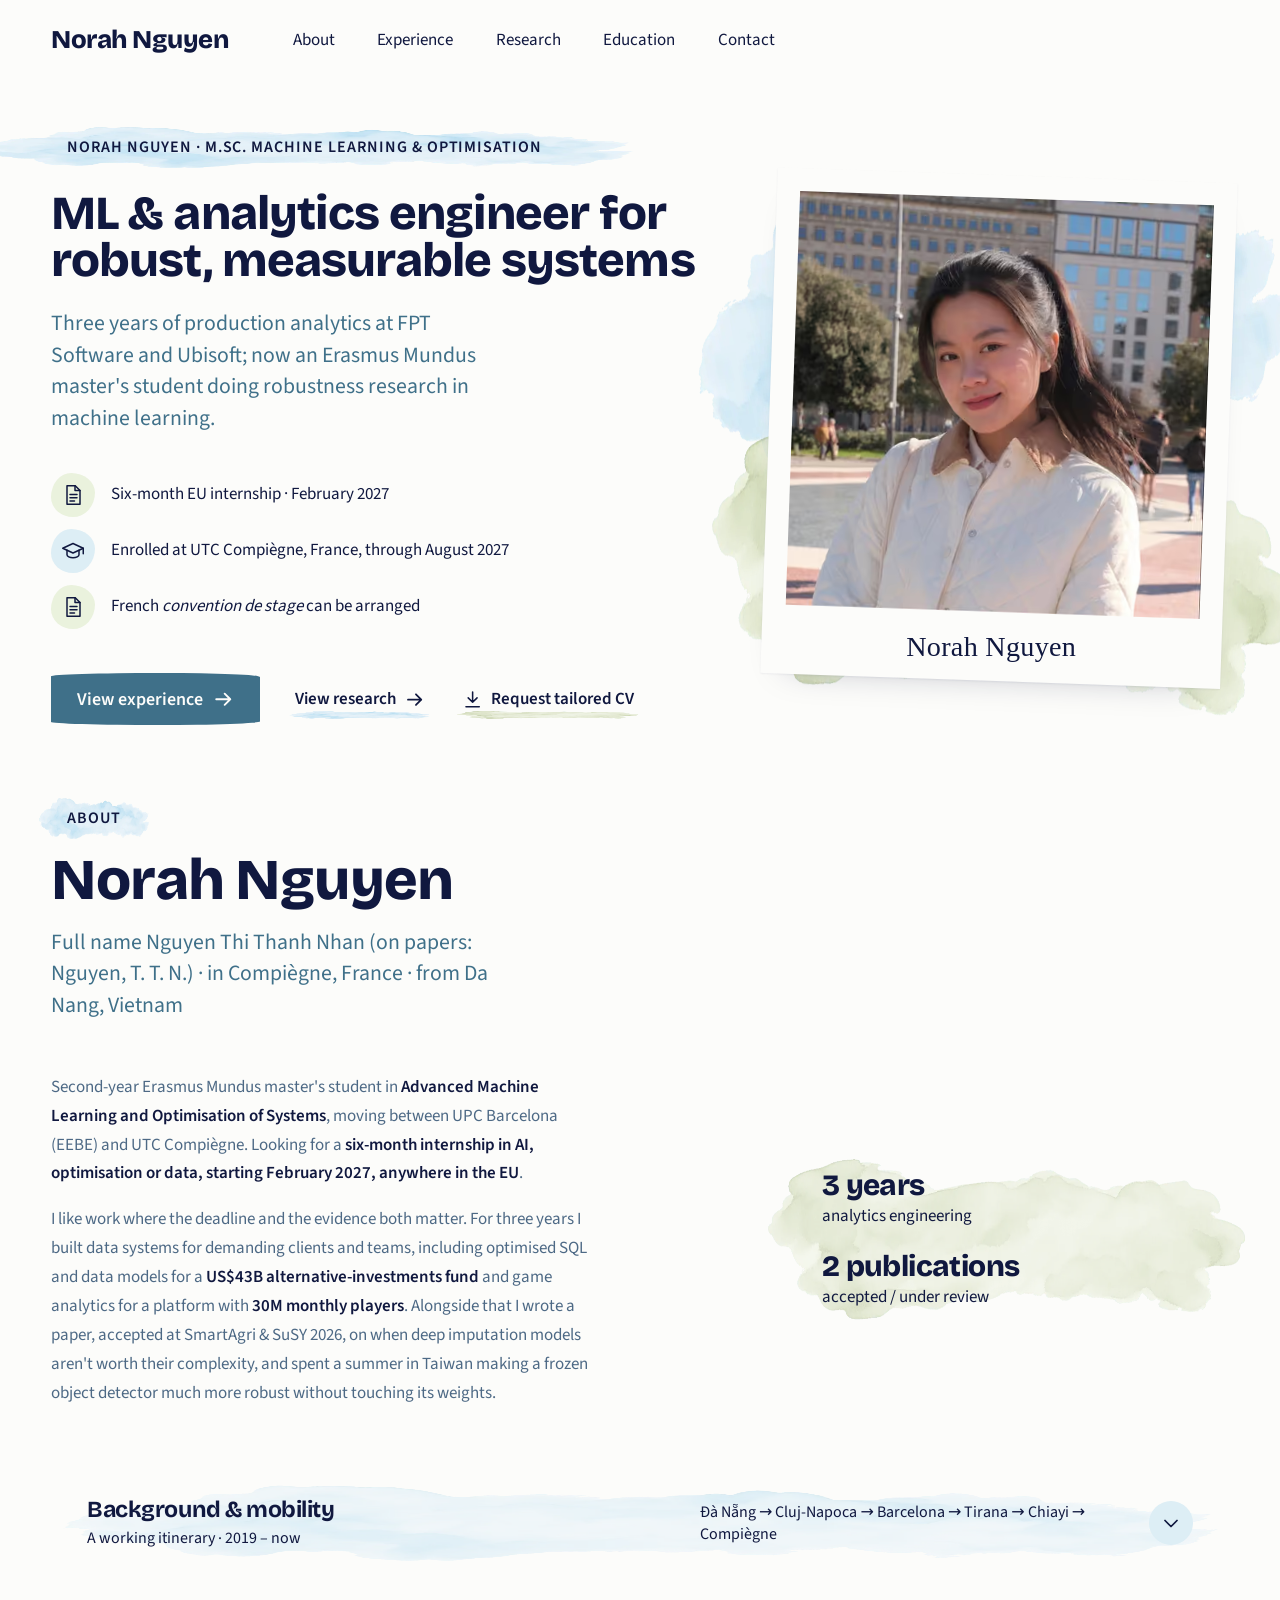
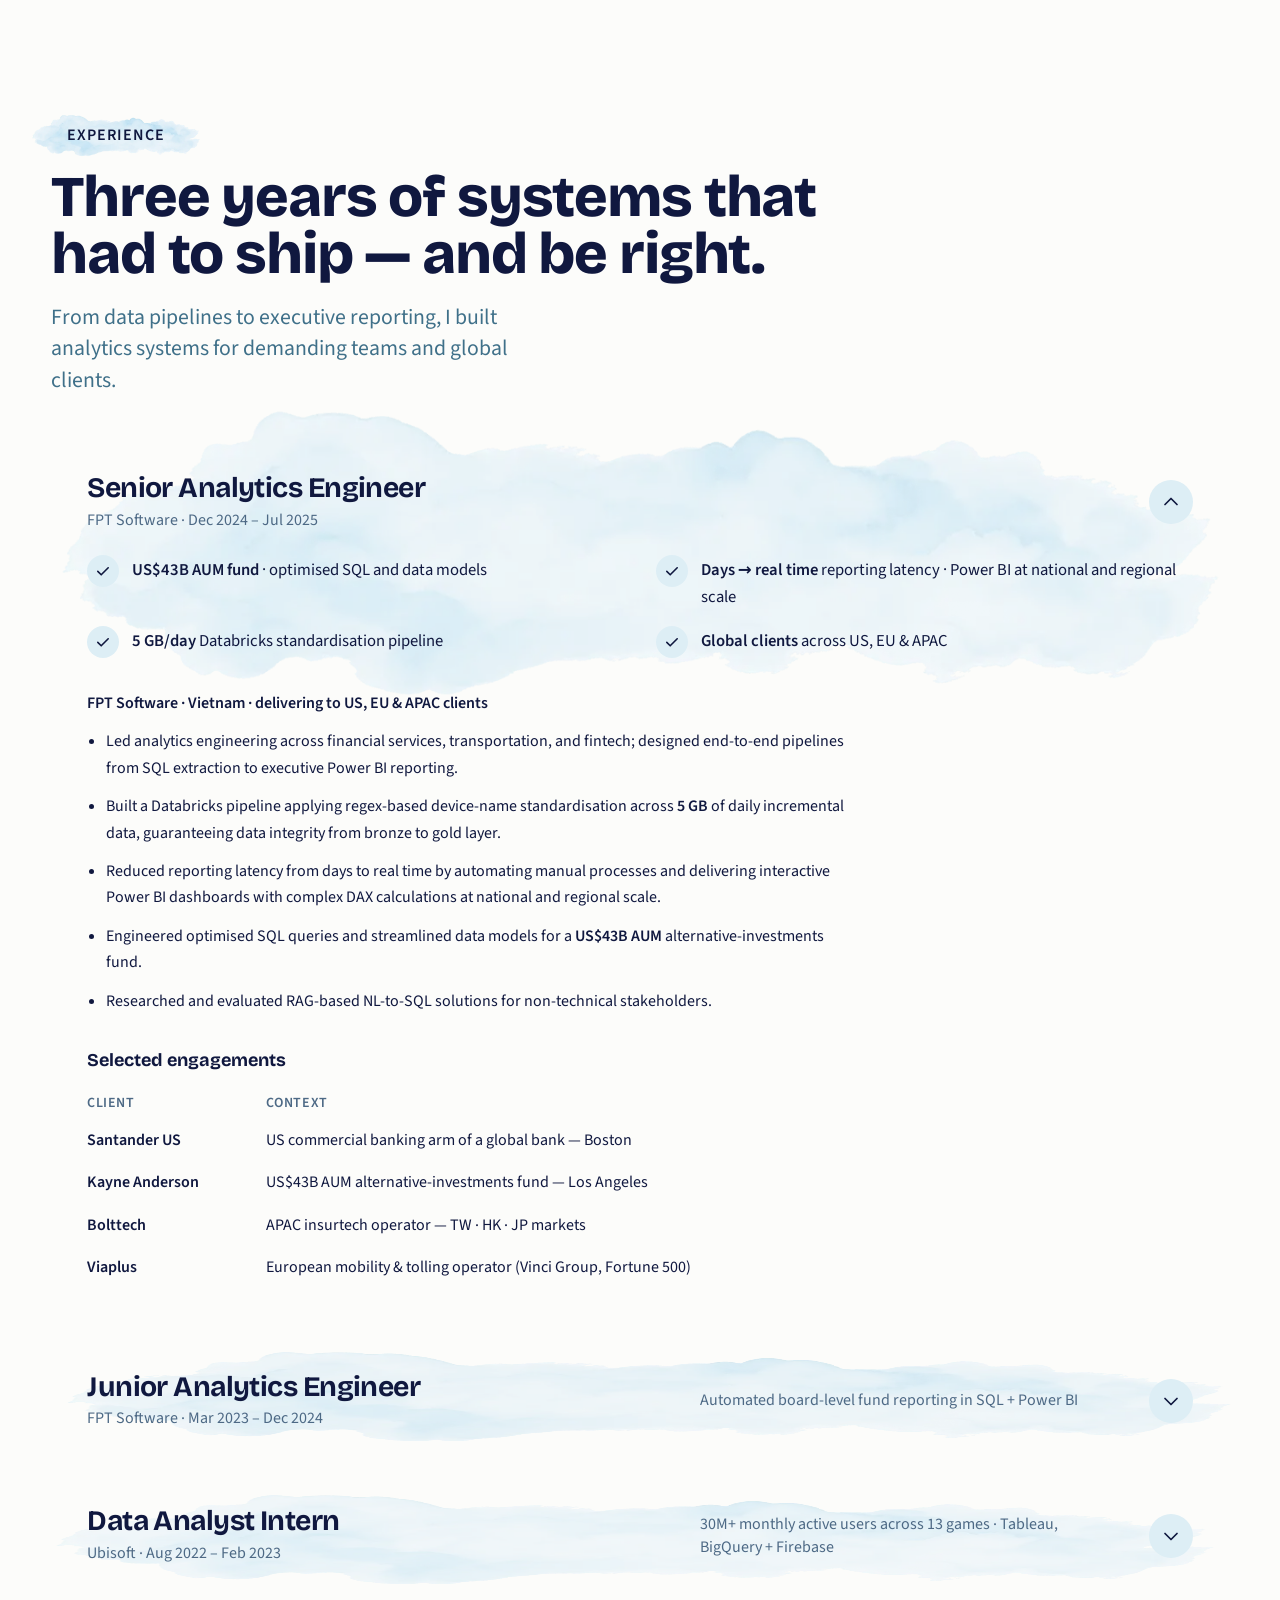
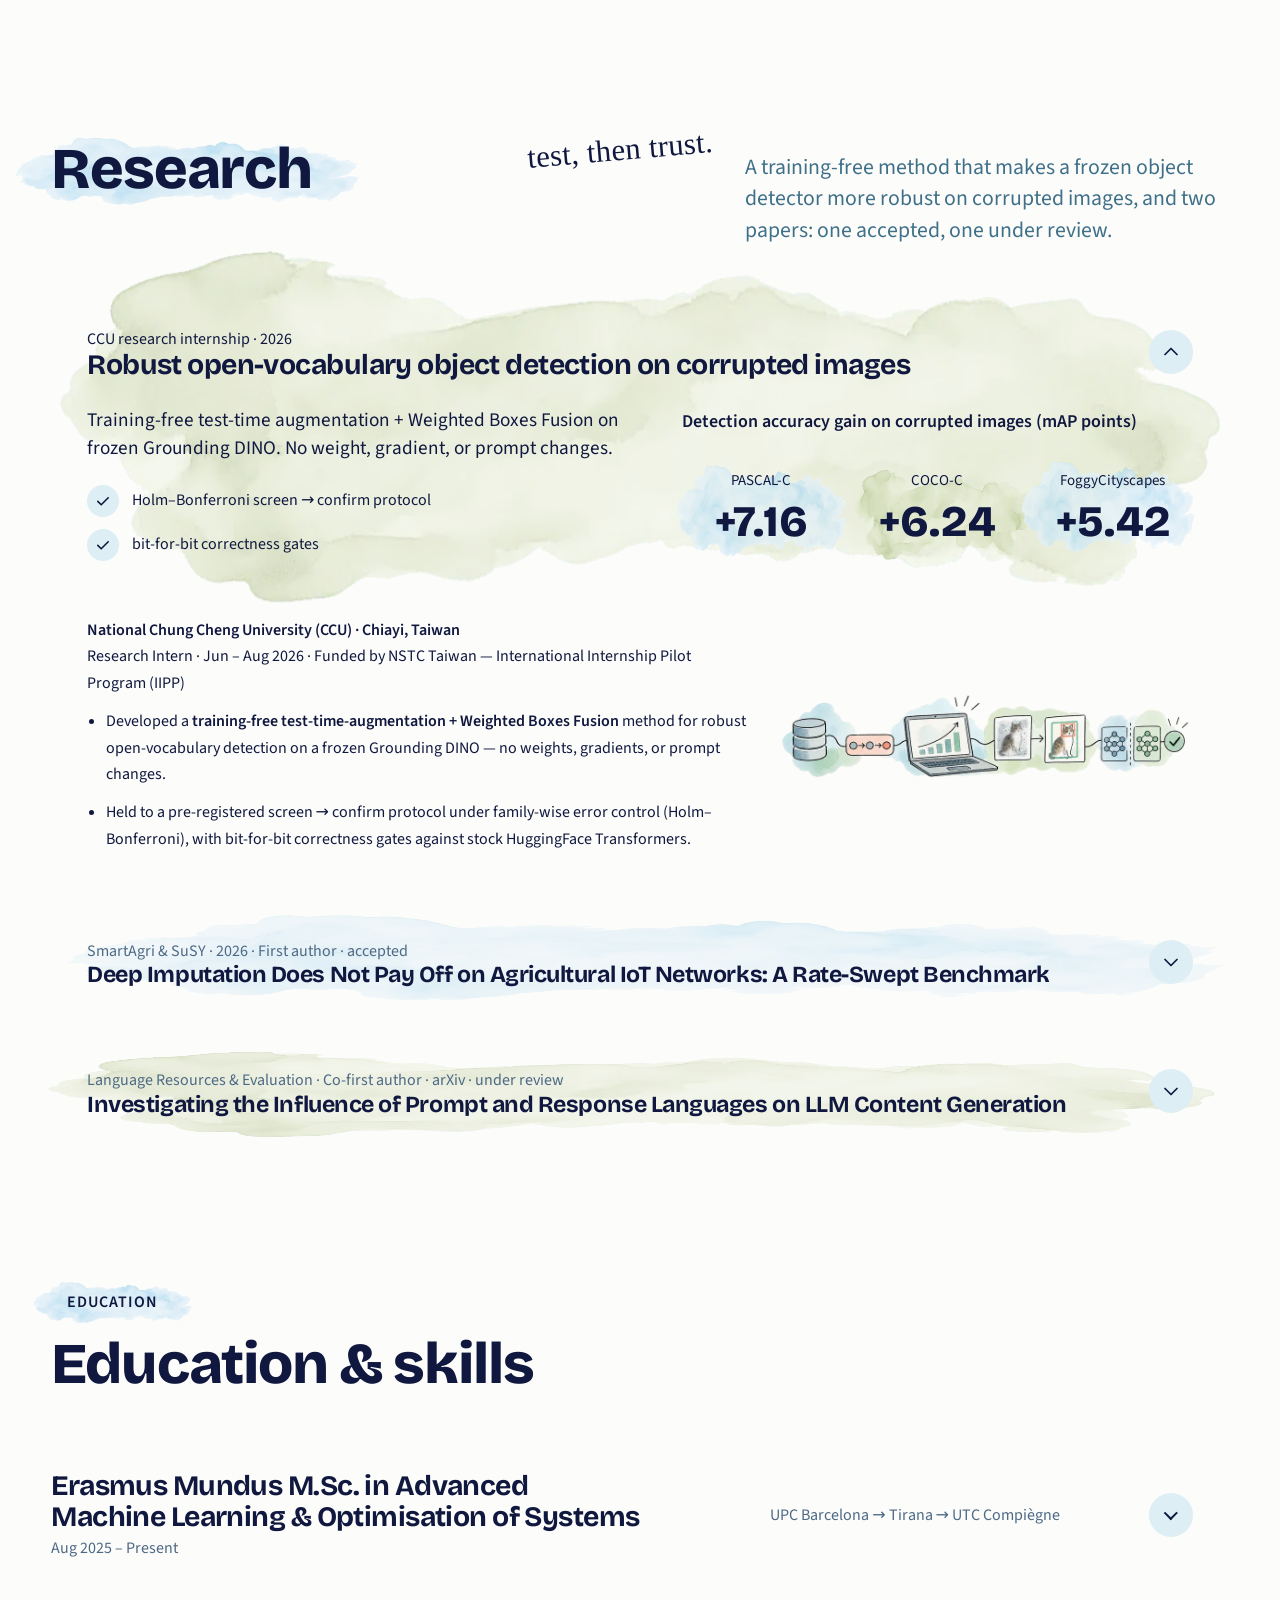
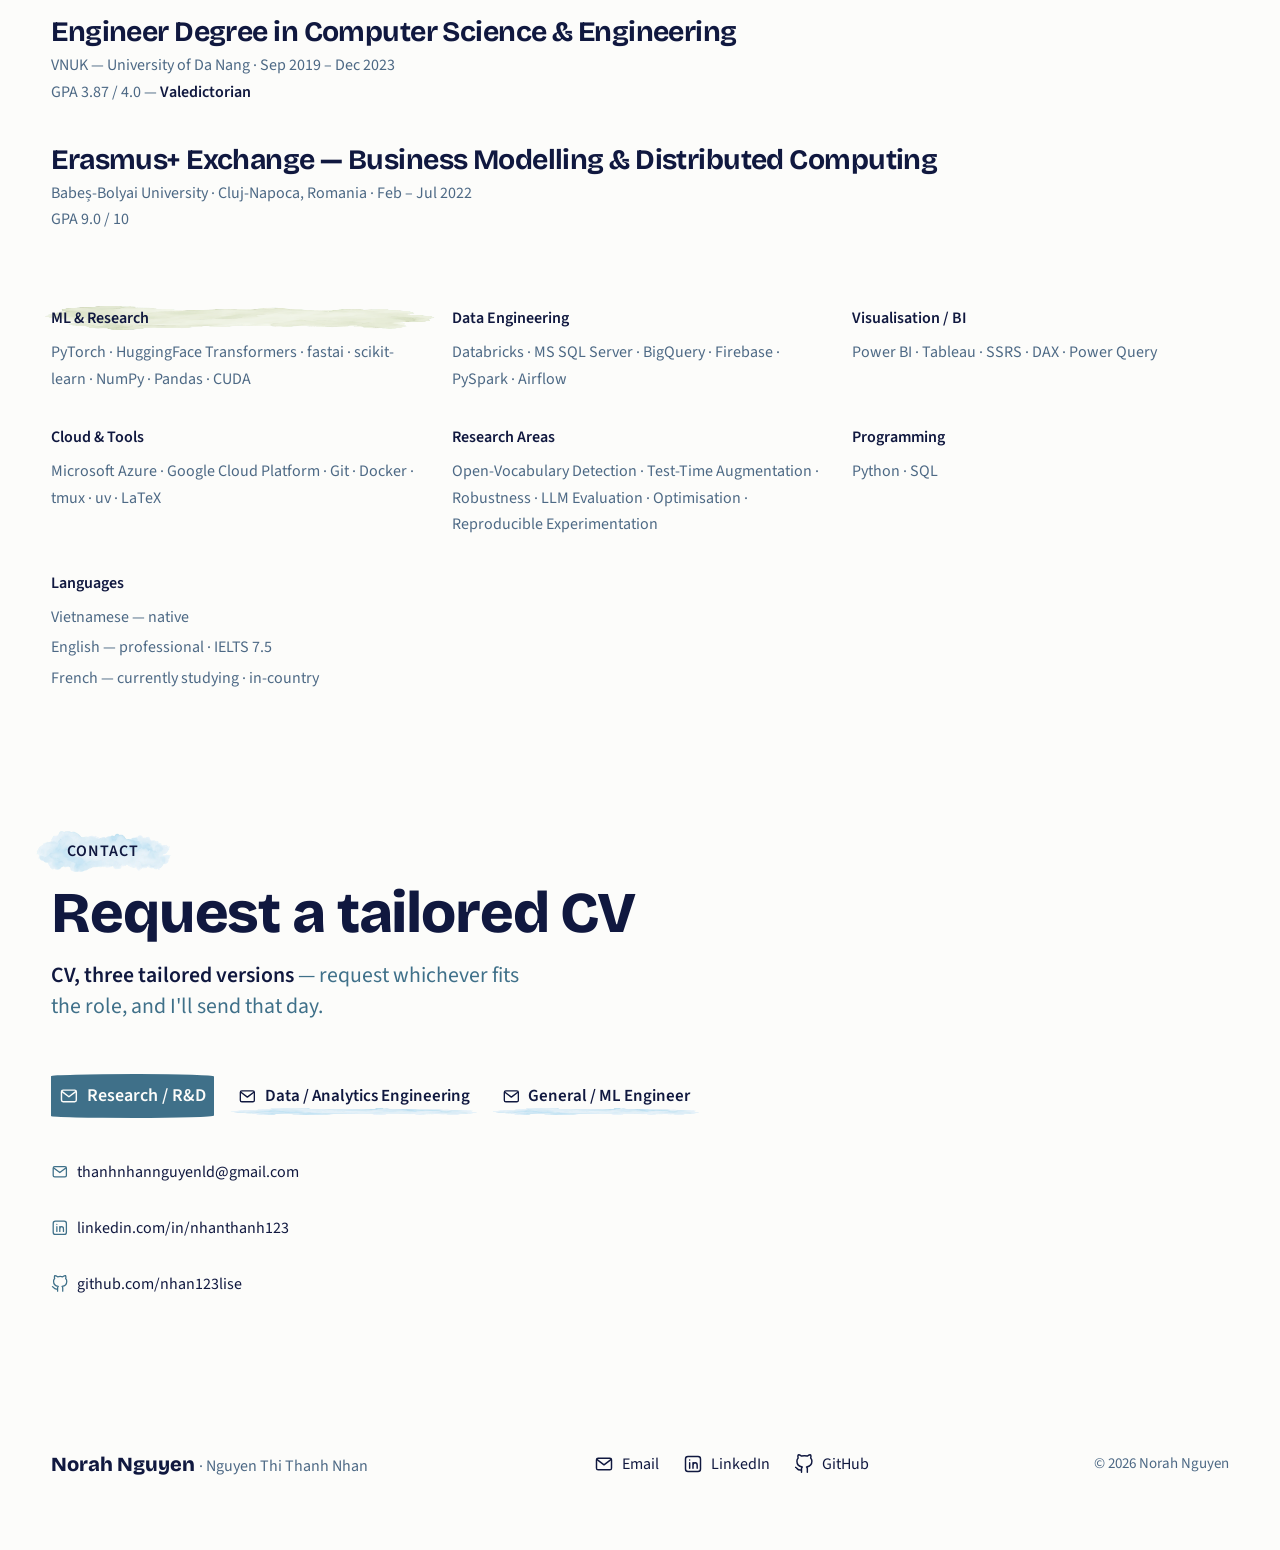
==== commit d768c78d: "Merge branch 'improve/copy' # Conflicts: #	site/index.html" ====
--- a/site/index.html
+++ b/site/index.html
@@ -3,11 +3,11 @@
 <head>
   <meta charset="utf-8">
   <meta name="viewport" content="width=device-width, initial-scale=1">
-  <title>Norah Nguyen (Nguyen Thi Thanh Nhan) — ML &amp; Analytics Engineer</title>
-  <meta name="description" content="Erasmus Mundus M.Sc. student in Advanced Machine Learning &amp; Optimisation of Systems, seeking a six-month EU internship in AI, optimisation or data from February 2027. Three years of analytics engineering at FPT Software and Ubisoft; robustness research and two publications.">
+  <title>Norah Nguyen — ML &amp; Analytics Engineer, EU Internship 2027</title>
+  <meta name="description" content="Erasmus Mundus M.Sc. student in machine learning &amp; optimisation. 3 years of analytics engineering. Seeking a 6-month EU internship in AI or data, Feb 2027.">
   <meta property="og:type" content="website">
-  <meta property="og:title" content="Norah Nguyen (Nguyen Thi Thanh Nhan) — ML &amp; Analytics Engineer">
-  <meta property="og:description" content="ML &amp; analytics engineer for robust, measurable systems. Six-month EU internship from February 2027.">
+  <meta property="og:title" content="Norah Nguyen — ML &amp; Analytics Engineer, EU Internship 2027">
+  <meta property="og:description" content="3 years of production analytics, now robustness research in ML. Seeking a 6-month EU internship from Feb 2027.">
   <meta property="og:image" content="assets/portrait-960.jpg">
   <meta name="theme-color" content="#fcfcfa">
   <link rel="icon" href="favicon.svg" type="image/svg+xml">
@@ -16,6 +16,7 @@
   <link rel="preload" href="assets/wash-blue.webp" as="image" type="image/webp" fetchpriority="high">
   <link rel="stylesheet" href="styles.css">
   <script src="main.js" defer></script>
+  <noscript><style>@media (max-width: 767.98px) { .menu-button { display: none } .site-nav { display: block } .site-nav ul { flex-wrap: wrap } }</style></noscript>
 </head>
 <body>
   <svg class="sprite" width="0" height="0" aria-hidden="true" focusable="false">
@@ -49,7 +50,6 @@
           <li><a href="#contact">Contact</a></li>
         </ul>
       </nav>
-      <p class="note wash wash--blue site-header__note" aria-hidden="true">Build with evidence.</p>
       <button class="menu-button" type="button" aria-haspopup="dialog" aria-controls="nav-sheet">
         <svg class="icon" aria-hidden="true"><use href="#i-menu"/></svg>
         <span class="menu-button__label">Menu</span>
@@ -79,14 +79,14 @@
     <section id="home" class="hero" tabindex="-1" aria-labelledby="hero-title">
       <div class="container hero__grid">
         <div class="hero__intro">
-          <p class="note wash wash--sage hero__script" aria-hidden="true">Norah Nguyen</p>
+          <p class="eyebrow">Norah Nguyen · M.Sc. Machine Learning &amp; Optimisation</p>
           <h1 id="hero-title">ML &amp; analytics engineer for robust, measurable systems</h1>
-          <p class="lede">Analytics engineer turned ML researcher, focused on systems that are measurable, reproducible, and useful in the real world.</p>
+          <p class="lede">Three years of production analytics at FPT Software and Ubisoft; now an Erasmus Mundus master's student doing robustness research in machine learning.</p>
         </div>
 
         <ul class="hero__availability">
           <li><span class="hero__badge"><svg class="icon" aria-hidden="true"><use href="#i-doc"/></svg></span>Six-month EU internship · February 2027</li>
-          <li><span class="hero__badge hero__badge--blue"><svg class="icon" aria-hidden="true"><use href="#i-cap"/></svg></span>UTC student through August 2027</li>
+          <li><span class="hero__badge hero__badge--blue"><svg class="icon" aria-hidden="true"><use href="#i-cap"/></svg></span>Enrolled at UTC Compiègne, France, through August 2027</li>
           <li><span class="hero__badge"><svg class="icon" aria-hidden="true"><use href="#i-doc"/></svg></span><span>French <i lang="fr">convention de stage</i> can be arranged</span></li>
         </ul>
 
@@ -114,14 +114,14 @@
       <div class="container">
         <div class="section-head">
           <p class="eyebrow">About</p>
-          <h2 id="about-title">Nguyen Thi Thanh Nhan</h2>
-          <p class="lede">Norah Nguyen · currently in Compiègne, France · from Da Nang, Vietnam</p>
+          <h2 id="about-title">Norah Nguyen</h2>
+          <p class="lede">Full name Nguyen Thi Thanh Nhan (on papers: Nguyen, T. T. N.) · in Compiègne, France · from Da Nang, Vietnam</p>
         </div>
 
         <div class="about__grid">
           <div class="about__copy">
             <p>Second-year Erasmus Mundus master's student in <strong>Advanced Machine Learning and Optimisation of Systems</strong>, moving between UPC Barcelona (EEBE) and UTC Compiègne. Looking for a <strong>six-month internship in AI, optimisation or data, starting February 2027, anywhere in the EU</strong>.</p>
-            <p>I like work where the deadline and the evidence both matter. For three years I built pipelines for demanding clients, including a <strong>US$43B alternative-investments fund</strong> and a games platform with <strong>30M monthly players</strong>, where the work had to ship and had to be right. Alongside that I've published on when deep methods aren't worth their complexity, and spent a summer in Taiwan making a frozen object detector much more robust without touching its weights.</p>
+            <p>I like work where the deadline and the evidence both matter. For three years I built data systems for demanding clients and teams, including optimised SQL and data models for a <strong>US$43B alternative-investments fund</strong> and game analytics for a platform with <strong>30M monthly players</strong>. Alongside that I wrote a paper, accepted at SmartAgri &amp; SuSY 2026, on when deep imputation models aren't worth their complexity, and spent a summer in Taiwan making a frozen object detector much more robust without touching its weights.</p>
           </div>
 
           <ul class="about__proof wash wash--sage" style="--wash-opacity:.5">
@@ -132,15 +132,15 @@
 
         <details class="disclosure wash wash--blue about__mobility" style="--wash-opacity:.45">
           <summary class="disclosure__summary">
-            <hgroup class="disclosure__heading">
+            <div class="disclosure__heading">
               <h3 class="disclosure__title">Background &amp; mobility</h3>
               <p class="disclosure__meta">A working itinerary · 2019 – now</p>
-            </hgroup>
-            <span class="disclosure__aside">Đà Nẵng → Cluj-Napoca → Barcelona → Tirana → Chiayi → Compiègne</span>
+            </div>
+            <span class="disclosure__aside" aria-hidden="true">Đà Nẵng → Cluj-Napoca → Barcelona → Tirana → Chiayi → Compiègne</span>
             <span class="chevron" aria-hidden="true"><svg class="icon"><use href="#i-chevron"/></svg></span>
           </summary>
           <div class="disclosure__body">
-            <div class="table-scroll">
+            <div class="table-scroll" tabindex="0" role="region" aria-label="Working itinerary (scrollable)">
               <table class="itinerary">
                 <caption class="visually-hidden">A working itinerary</caption>
                 <thead>
@@ -171,17 +171,17 @@
 <div class="xp-list">
   <details class="disclosure xp-item xp-item--senior wash wash--blue" open>
     <summary class="disclosure__summary">
-      <hgroup class="disclosure__heading">
+      <div class="disclosure__heading">
         <h3 class="disclosure__title">Senior Analytics Engineer</h3>
         <p class="disclosure__meta">FPT Software · Dec 2024 – Jul 2025</p>
-      </hgroup>
+      </div>
       <span class="disclosure__aside">US$43B AUM fund · 5 GB/day Databricks</span>
       <span class="chevron" aria-hidden="true"><svg class="icon"><use href="#i-chevron"/></svg></span>
     </summary>
     <div class="disclosure__body">
       <ul class="checks xp-evidence">
-        <li><svg class="icon" aria-hidden="true"><use href="#i-check"/></svg><span><strong>US$43B AUM fund</strong> · optimized SQL and data models</span></li>
-        <li><svg class="icon" aria-hidden="true"><use href="#i-check"/></svg><span><strong>Executive Power BI reporting</strong> · national and regional scale</span></li>
+        <li><svg class="icon" aria-hidden="true"><use href="#i-check"/></svg><span><strong>US$43B AUM fund</strong> · optimised SQL and data models</span></li>
+        <li><svg class="icon" aria-hidden="true"><use href="#i-check"/></svg><span><strong>Days → real time</strong> reporting latency · Power BI at national and regional scale</span></li>
         <li><svg class="icon" aria-hidden="true"><use href="#i-check"/></svg><span><strong>5 GB/day</strong> Databricks standardisation pipeline</span></li>
         <li><svg class="icon" aria-hidden="true"><use href="#i-check"/></svg><span><strong>Global clients</strong> across US, EU &amp; APAC</span></li>
       </ul>
@@ -189,10 +189,11 @@
       <div class="xp-detail">
         <p class="xp-org">FPT Software · Vietnam · delivering to US, EU &amp; APAC clients</p>
         <ul class="xp-bullets">
-          <li>Led analytics engineering across financial services, transportation, and fintech; designed end-to-end pipelines from SQL extraction to executive PowerBI reporting.</li>
-          <li>Built a Databricks pipeline applying regex-based device-name standardization across <strong>5 GB</strong> of daily incremental data, guaranteeing data integrity from bronze to gold layer.</li>
-          <li>Reduced reporting latency from days to real-time by automating manual processes and delivering interactive PowerBI dashboards with complex DAX calculations at national and regional scale.</li>
-          <li>Engineered optimized SQL queries and streamlined data models for a <strong>US$43B AUM</strong> alternative-investments fund; researched and evaluated RAG-based NL-to-SQL solutions for non-technical stakeholders.</li>
+          <li>Led analytics engineering across financial services, transportation, and fintech; designed end-to-end pipelines from SQL extraction to executive Power BI reporting.</li>
+          <li>Built a Databricks pipeline applying regex-based device-name standardisation across <strong>5 GB</strong> of daily incremental data, guaranteeing data integrity from bronze to gold layer.</li>
+          <li>Reduced reporting latency from days to real time by automating manual processes and delivering interactive Power BI dashboards with complex DAX calculations at national and regional scale.</li>
+          <li>Engineered optimised SQL queries and streamlined data models for a <strong>US$43B AUM</strong> alternative-investments fund.</li>
+          <li>Researched and evaluated RAG-based NL-to-SQL solutions for non-technical stakeholders.</li>
         </ul>
 
         <table class="xp-table">
@@ -213,10 +214,10 @@
 
   <details class="disclosure xp-item xp-item--junior wash wash--blue">
     <summary class="disclosure__summary">
-      <hgroup class="disclosure__heading">
+      <div class="disclosure__heading">
         <h3 class="disclosure__title">Junior Analytics Engineer</h3>
         <p class="disclosure__meta">FPT Software · Mar 2023 – Dec 2024</p>
-      </hgroup>
+      </div>
       <span class="disclosure__aside">Automated board-level fund reporting in SQL + Power BI</span>
       <span class="chevron" aria-hidden="true"><svg class="icon"><use href="#i-chevron"/></svg></span>
     </summary>
@@ -224,8 +225,8 @@
       <div class="xp-detail">
         <p class="xp-org">FPT Software · Vietnam</p>
         <ul class="xp-bullets">
-          <li>Modernized board-level fund reporting by migrating full-suite manual Excel reports (NAV, cash flow, portfolio performance) into automated SQL + PowerBI solutions with Row-Level Security.</li>
-          <li>Designed SSRS reports and an Azure billing pipeline tracking cloud spend across all services, presenting monthly and yearly cost breakdowns in PowerBI for the Chief of Data.</li>
+          <li>Modernised board-level fund reporting by migrating full-suite manual Excel reports (NAV, cash flow, portfolio performance) into automated SQL + Power BI solutions with Row-Level Security.</li>
+          <li>Designed SSRS reports and an Azure billing pipeline tracking cloud spend across all services, presenting monthly and yearly cost breakdowns in Power BI for the Chief of Data.</li>
         </ul>
       </div>
     </div>
@@ -233,10 +234,10 @@
 
   <details class="disclosure xp-item xp-item--intern wash wash--blue">
     <summary class="disclosure__summary">
-      <hgroup class="disclosure__heading">
+      <div class="disclosure__heading">
         <h3 class="disclosure__title">Data Analyst Intern</h3>
         <p class="disclosure__meta">Ubisoft · Aug 2022 – Feb 2023</p>
-      </hgroup>
+      </div>
       <span class="disclosure__aside">30M+ monthly active users across 13 games · Tableau, BigQuery + Firebase</span>
       <span class="chevron" aria-hidden="true"><svg class="icon"><use href="#i-chevron"/></svg></span>
     </summary>
@@ -245,7 +246,7 @@
         <p class="xp-org">Ubisoft · Vietnam</p>
         <ul class="xp-bullets">
           <li>Delivered game analytics across two live projects — including a nano-games platform with <strong>30M+ monthly active users across 13 games</strong> — via interactive Tableau and Tableau Server reports.</li>
-          <li>Built end-to-end BigQuery + Firebase pipelines to track player behavior and game performance across production environments.</li>
+          <li>Built end-to-end BigQuery + Firebase pipelines to track player behaviour and game performance across production environments.</li>
           <li>Designed entity-relationship models and tracking documentation, collaborating with developers, QA, game designers, and economy designers across implementation and production.</li>
         </ul>
       </div>
@@ -258,15 +259,16 @@
       <div class="container"><header class="section-head rs-head">
   <h2 id="research-title" class="wash wash--blue">Research</h2>
   <p class="note rs-head__note" aria-hidden="true">test, then trust.</p>
+  <p class="lede">A training-free method that makes a frozen object detector more robust on corrupted images, and two papers: one accepted, one under review.</p>
 </header>
 
 <div class="rs-list">
   <details class="disclosure rs-item rs-item--ccu wash wash--sage" open>
     <summary class="disclosure__summary">
-      <hgroup class="disclosure__heading">
+      <div class="disclosure__heading">
         <p class="disclosure__meta">CCU research internship · 2026</p>
-        <h3 class="disclosure__title">Robust open-vocabulary detection under corruption</h3>
-      </hgroup>
+        <h3 class="disclosure__title">Robust open-vocabulary object detection on corrupted images</h3>
+      </div>
       <span class="chevron" aria-hidden="true"><svg class="icon"><use href="#i-chevron"/></svg></span>
     </summary>
     <div class="disclosure__body">
@@ -280,7 +282,7 @@
         </div>
 
         <figure class="rs-results">
-          <figcaption class="rs-results__label">mAP gain under corruption</figcaption>
+          <figcaption class="rs-results__label">Detection accuracy gain on corrupted images (mAP points)</figcaption>
           <dl class="rs-results__grid">
             <div class="rs-tile wash wash--blue"><dt class="rs-tile__name">PASCAL-C</dt><dd class="rs-tile__value">+7.16</dd></div>
             <div class="rs-tile rs-tile--mid wash wash--sage"><dt class="rs-tile__name">COCO-C</dt><dd class="rs-tile__value">+6.24</dd></div>
@@ -307,13 +309,14 @@
 
   <details class="disclosure rs-item rs-pub wash wash--blue">
     <summary class="disclosure__summary">
-      <hgroup class="disclosure__heading">
+      <div class="disclosure__heading">
         <p class="disclosure__meta"><span>SmartAgri &amp; SuSY · 2026</span> <span class="rs-status">First author · accepted</span></p>
         <h3 class="disclosure__title">Deep Imputation Does Not Pay Off on Agricultural IoT Networks: A Rate-Swept Benchmark</h3>
-      </hgroup>
-      <span class="chevron" aria-hidden="true"><svg class="icon"><use href="#i-chevron"/></svg></span>
-    </summary>
-    <div class="disclosure__body">
+      </div>
+      <span class="chevron" aria-hidden="true"><svg class="icon"><use href="#i-chevron"/></svg></span>
+    </summary>
+    <div class="disclosure__body">
+      <p>On when deep imputation models aren't worth their complexity, benchmarked on agricultural IoT networks.</p>
       <p class="rs-authors"><strong>Nguyen, T. T. N.</strong>, Nguyen, T.</p>
       <p class="rs-pub__info">First author · affiliation: EMSSE, Université de Technologie de Compiègne</p>
     </div>
@@ -321,13 +324,14 @@
 
   <details class="disclosure rs-item rs-pub rs-pub--lre wash wash--sage">
     <summary class="disclosure__summary">
-      <hgroup class="disclosure__heading">
+      <div class="disclosure__heading">
         <p class="disclosure__meta"><span>Language Resources &amp; Evaluation</span> <span class="rs-status">Co-first author · arXiv · under review</span></p>
         <h3 class="disclosure__title">Investigating the Influence of Prompt and Response Languages on LLM Content Generation</h3>
-      </hgroup>
-      <span class="chevron" aria-hidden="true"><svg class="icon"><use href="#i-chevron"/></svg></span>
-    </summary>
-    <div class="disclosure__body">
+      </div>
+      <span class="chevron" aria-hidden="true"><svg class="icon"><use href="#i-chevron"/></svg></span>
+    </summary>
+    <div class="disclosure__body">
+      <p>How the language of the prompt and the language of the response influence what LLMs generate.</p>
       <p class="rs-authors"><strong>Nguyen, T. T. N.</strong>*, Tieu, M. K.*, Riegler, M. A., Halvorsen, P., Nguyen, T.</p>
       <p class="rs-footnote">* equal contribution</p>
       <p class="rs-pub__info">Co-first author · <a class="link-wash" href="https://arxiv.org/abs/2608.26186">arXiv:2608.26186<svg class="icon" aria-hidden="true"><use href="#i-external"/></svg></a></p>
@@ -345,11 +349,11 @@
 <div class="ed-timeline">
   <details class="disclosure ed-entry">
     <summary class="disclosure__summary">
-      <hgroup class="disclosure__heading">
+      <div class="disclosure__heading">
         <h3 class="disclosure__title">Erasmus Mundus M.Sc. in Advanced Machine Learning &amp; Optimisation of Systems</h3>
         <p class="disclosure__meta">Aug 2025 – Present</p>
-      </hgroup>
-      <span class="disclosure__aside">UPC Barcelona → Tirana → UTC Compiègne</span>
+      </div>
+      <span class="disclosure__aside" aria-hidden="true">UPC Barcelona → Tirana → UTC Compiègne</span>
       <span class="chevron" aria-hidden="true"></span>
     </summary>
     <div class="disclosure__body">
@@ -380,8 +384,8 @@
     <dd class="ed-skills__value">Databricks · MS SQL Server · BigQuery · Firebase · PySpark · Airflow</dd>
   </div>
   <div class="ed-skills__group">
-    <dt class="ed-skills__term">Visualization / BI</dt>
-    <dd class="ed-skills__value">PowerBI · Tableau · SSRS · DAX · Power Query</dd>
+    <dt class="ed-skills__term">Visualisation / BI</dt>
+    <dd class="ed-skills__value">Power BI · Tableau · SSRS · DAX · Power Query</dd>
   </div>
   <div class="ed-skills__group">
     <dt class="ed-skills__term">Cloud &amp; Tools</dt>
@@ -389,7 +393,7 @@
   </div>
   <div class="ed-skills__group">
     <dt class="ed-skills__term">Research Areas</dt>
-    <dd class="ed-skills__value">Open-Vocabulary Detection · Test-Time Augmentation · Robustness · LLM Evaluation · Optimization · Reproducible Experimentation</dd>
+    <dd class="ed-skills__value">Open-Vocabulary Detection · Test-Time Augmentation · Robustness · LLM Evaluation · Optimisation · Reproducible Experimentation</dd>
   </div>
   <div class="ed-skills__group">
     <dt class="ed-skills__term">Programming</dt>
@@ -410,24 +414,24 @@
       <div class="container"><div class="section-head">
   <p class="eyebrow">Contact</p>
   <h2 id="contact-title">Request a tailored CV</h2>
-  <p class="lede"><strong>CV, three tailored versions</strong> — each maintained as a separate LaTeX source; request whichever fits the role, and I'll send that day.</p>
+  <p class="lede"><strong>CV, three tailored versions</strong> — request whichever fits the role, and I'll send that day.</p>
 </div>
 
 <ul class="ct-cv">
   <li class="ct-cv__item">
-    <a class="btn-primary ct-cv__link" href="mailto:thanhnhannguyenld@gmail.com?subject=CV%20request%20%E2%80%94%20Research%20%2F%20R%26D">
+    <a class="btn-primary ct-cv__link" href="mailto:thanhnhannguyenld@gmail.com?subject=CV%20request%20%E2%80%94%20Research%20%2F%20R%26D&amp;body=Hi%20Norah%2C%0D%0A%0D%0ACompany%3A%20%0D%0ARole%3A%20%0D%0AStart%20date%3A%20%0D%0A">
       <svg class="icon" aria-hidden="true"><use href="#i-mail"/></svg>
       Research / R&amp;D
     </a>
   </li>
   <li class="ct-cv__item">
-    <a class="link-wash ct-cv__link" href="mailto:thanhnhannguyenld@gmail.com?subject=CV%20request%20%E2%80%94%20Data%20%2F%20Analytics%20Engineering">
+    <a class="link-wash ct-cv__link" href="mailto:thanhnhannguyenld@gmail.com?subject=CV%20request%20%E2%80%94%20Data%20%2F%20Analytics%20Engineering&amp;body=Hi%20Norah%2C%0D%0A%0D%0ACompany%3A%20%0D%0ARole%3A%20%0D%0AStart%20date%3A%20%0D%0A">
       <svg class="icon" aria-hidden="true"><use href="#i-mail"/></svg>
       Data / Analytics Engineering
     </a>
   </li>
   <li class="ct-cv__item">
-    <a class="link-wash ct-cv__link" href="mailto:thanhnhannguyenld@gmail.com?subject=CV%20request%20%E2%80%94%20General%20%2F%20ML%20Engineer">
+    <a class="link-wash ct-cv__link" href="mailto:thanhnhannguyenld@gmail.com?subject=CV%20request%20%E2%80%94%20General%20%2F%20ML%20Engineer&amp;body=Hi%20Norah%2C%0D%0A%0D%0ACompany%3A%20%0D%0ARole%3A%20%0D%0AStart%20date%3A%20%0D%0A">
       <svg class="icon" aria-hidden="true"><use href="#i-mail"/></svg>
       General / ML Engineer
     </a>
@@ -442,13 +446,13 @@
     </a>
   </li>
   <li class="ct-links__item">
-    <a class="ct-links__link" href="https://www.linkedin.com/in/nhanthanh123/" target="_blank" rel="noopener">
+    <a class="ct-links__link" href="https://www.linkedin.com/in/nhanthanh123/">
       <svg class="icon" aria-hidden="true"><use href="#i-linkedin"/></svg>
       linkedin.com/in/nhanthanh123
     </a>
   </li>
   <li class="ct-links__item">
-    <a class="ct-links__link" href="https://github.com/nhan123lise" target="_blank" rel="noopener">
+    <a class="ct-links__link" href="https://github.com/nhan123lise">
       <svg class="icon" aria-hidden="true"><use href="#i-github"/></svg>
       github.com/nhan123lise
     </a>
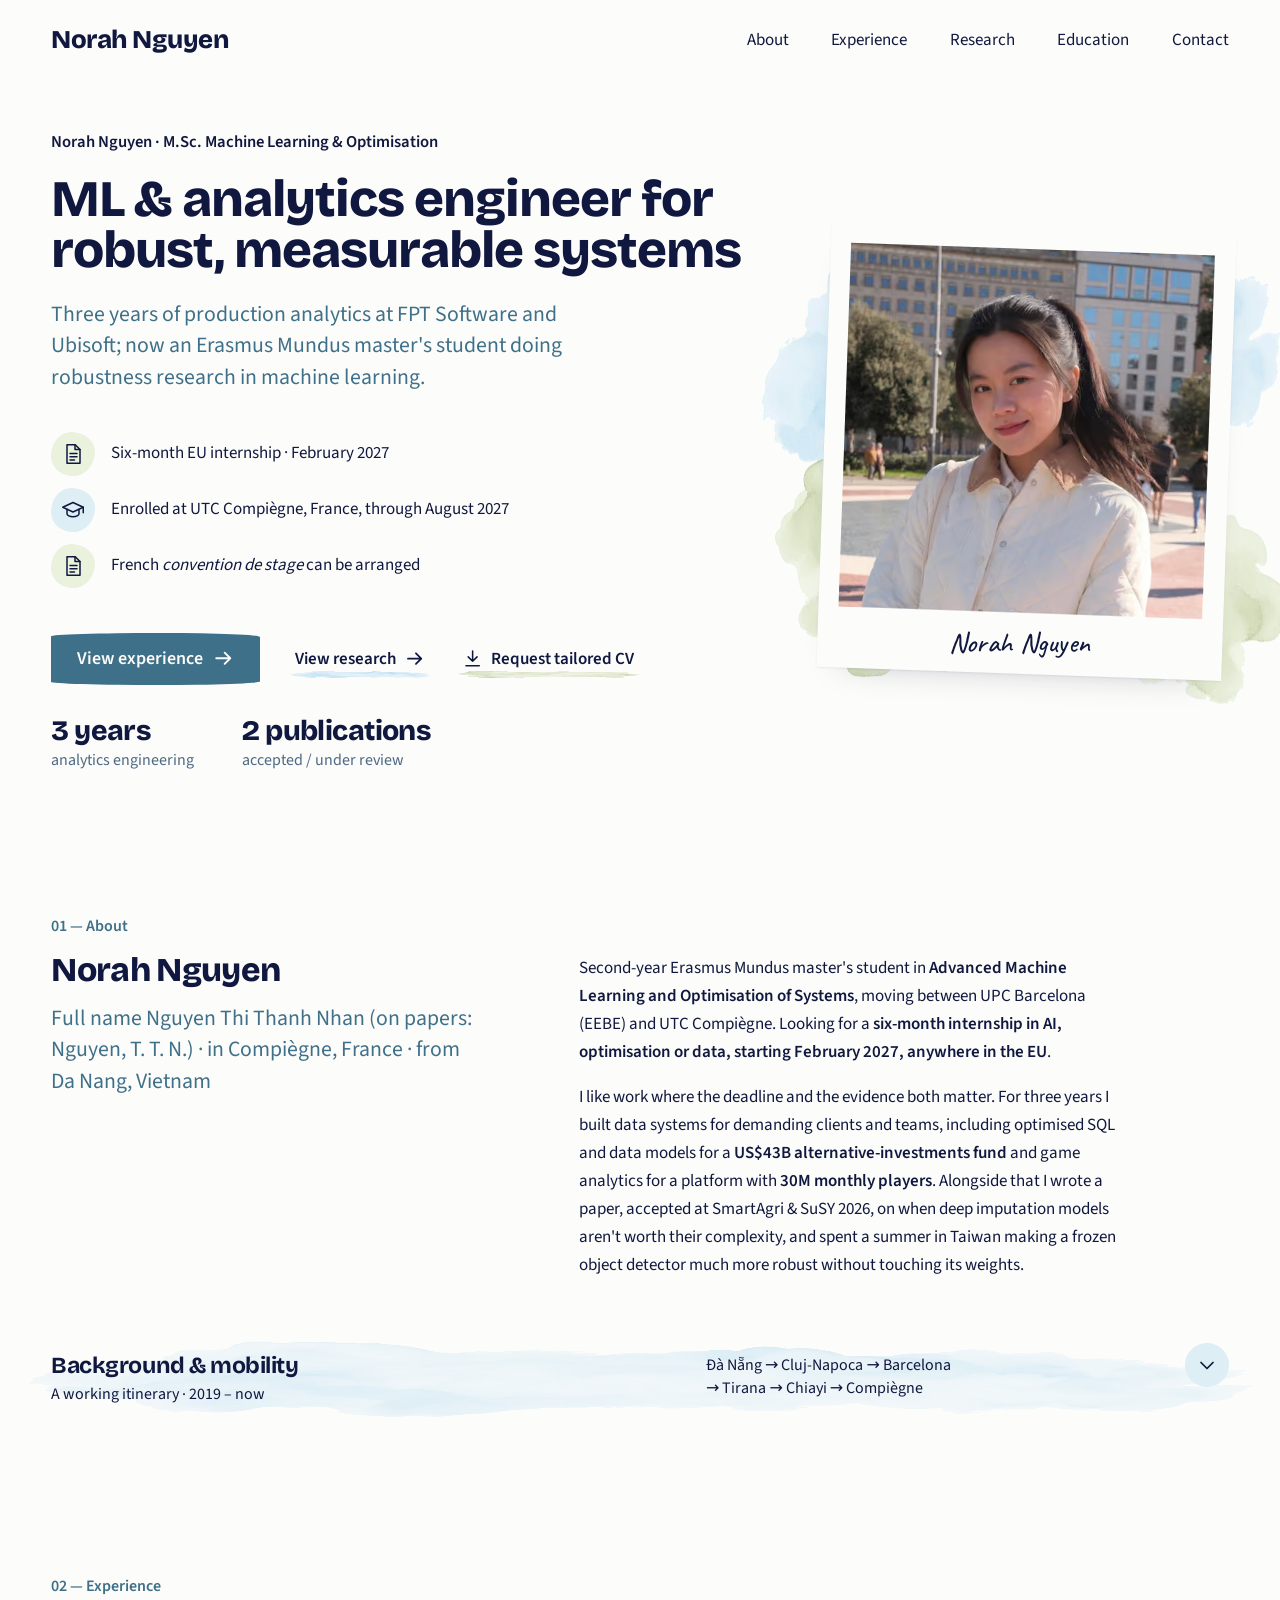
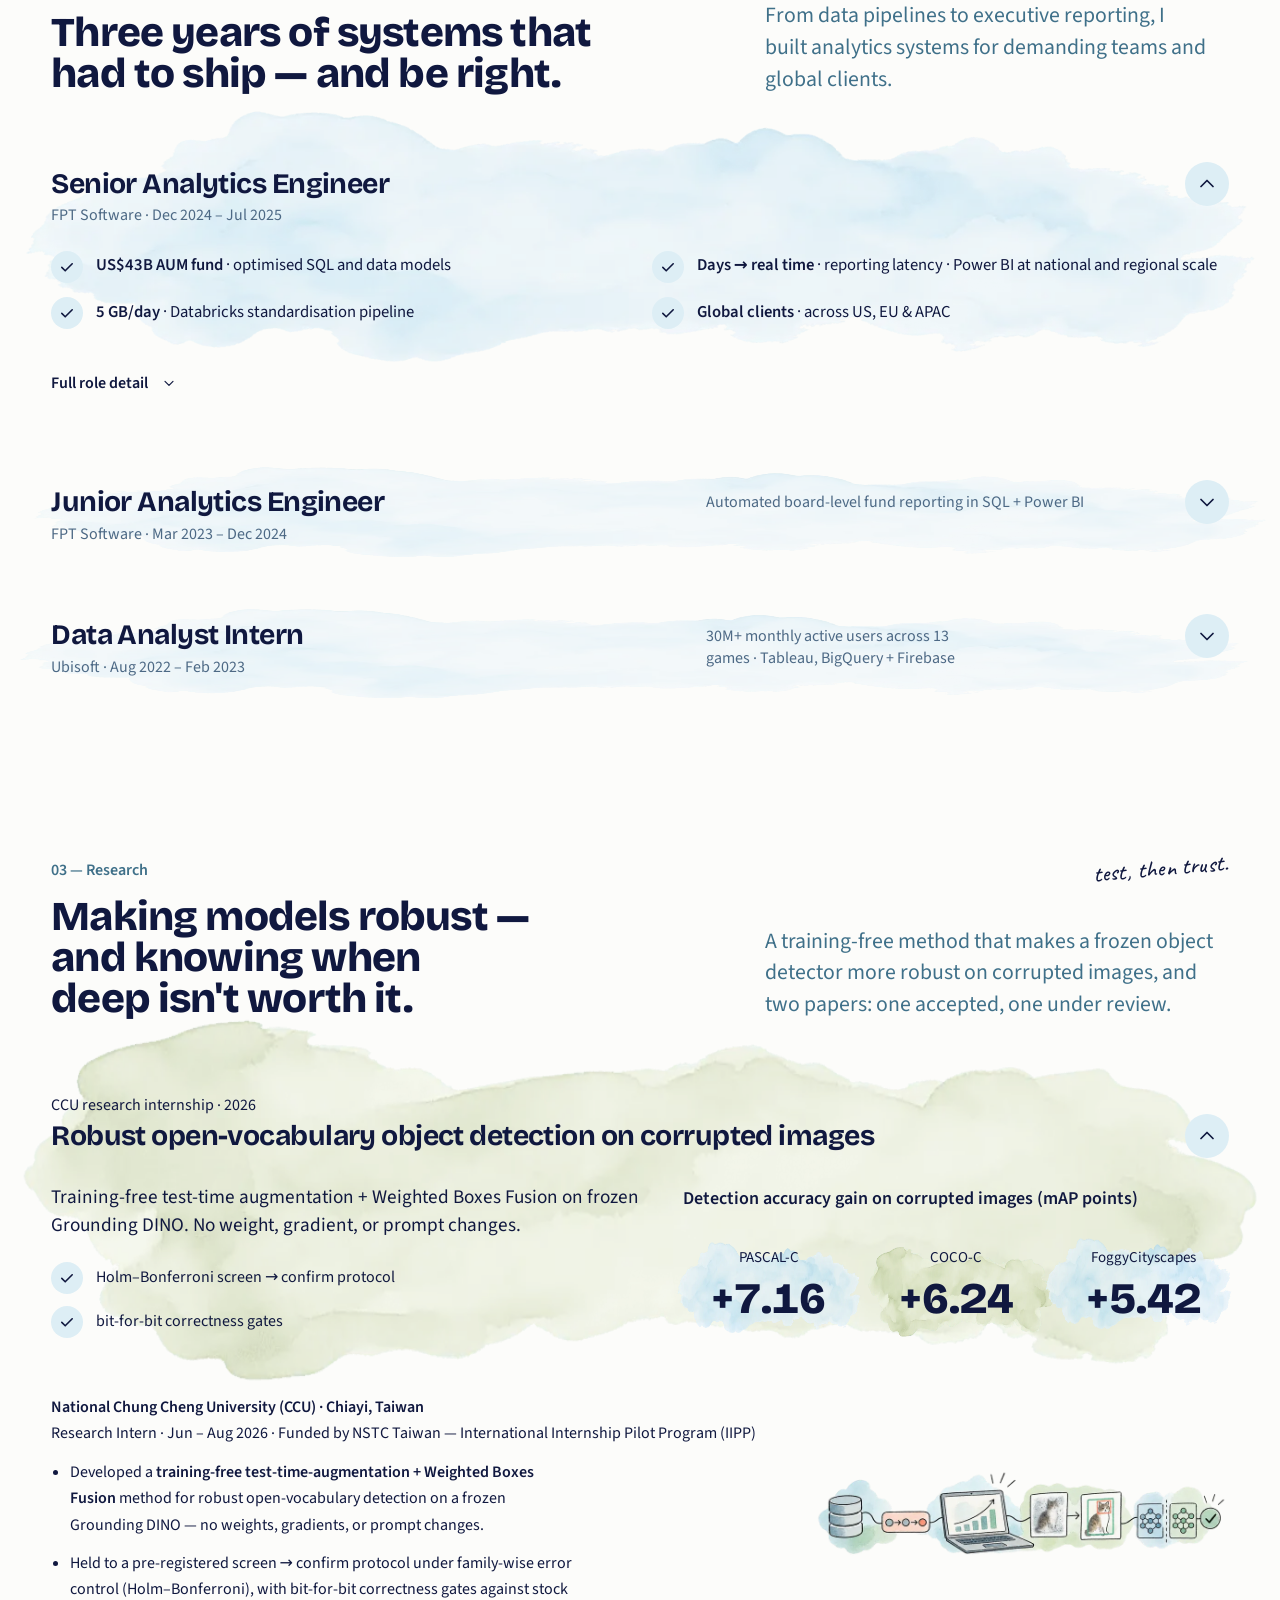
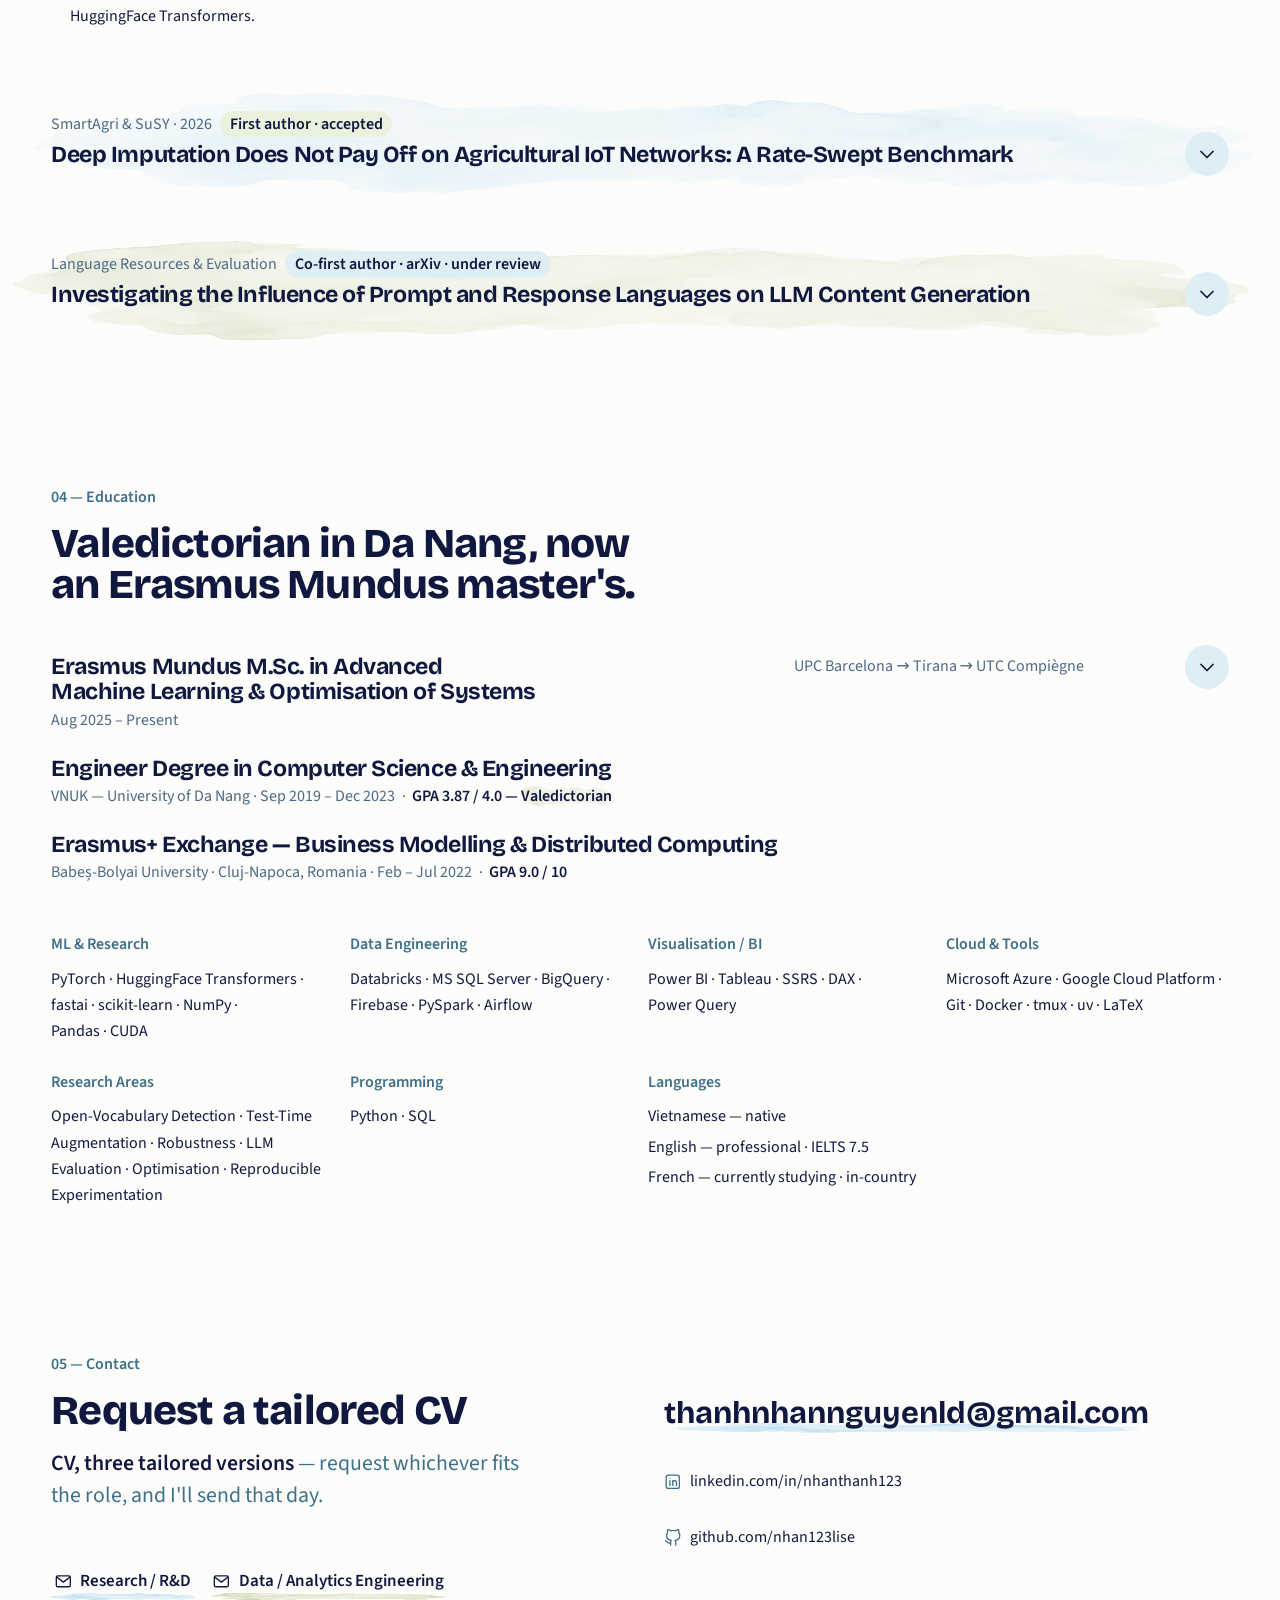
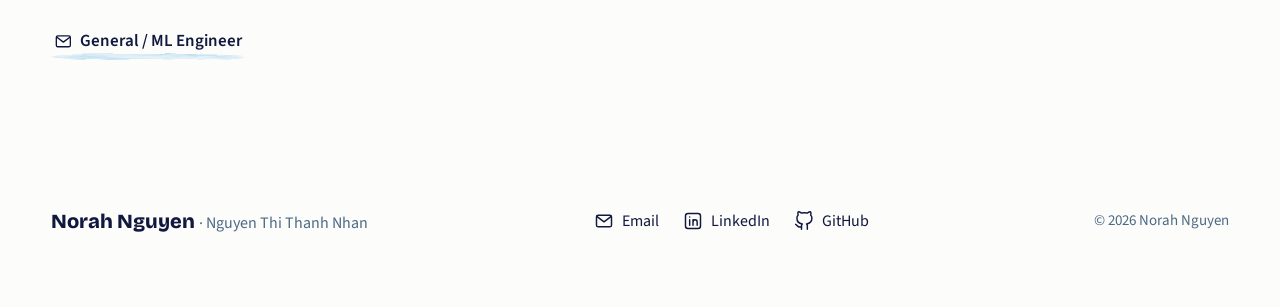
==== commit 656af757: "Design pass: type scale, proof row, notebook labels, rhythm and alignment - Type: h1/h2/h3 scale ret" ====
--- a/site/index.html
+++ b/site/index.html
@@ -79,14 +79,14 @@
     <section id="home" class="hero" tabindex="-1" aria-labelledby="hero-title">
       <div class="container hero__grid">
         <div class="hero__intro">
-          <p class="eyebrow">Norah Nguyen · M.Sc. Machine Learning &amp; Optimisation</p>
+          <p class="eyebrow">Norah Nguyen&nbsp;· M.Sc. Machine Learning &amp; Optimisation</p>
           <h1 id="hero-title">ML &amp; analytics engineer for robust, measurable systems</h1>
           <p class="lede">Three years of production analytics at FPT Software and Ubisoft; now an Erasmus Mundus master's student doing robustness research in machine learning.</p>
         </div>
 
         <ul class="hero__availability">
-          <li><span class="hero__badge"><svg class="icon" aria-hidden="true"><use href="#i-doc"/></svg></span>Six-month EU internship · February 2027</li>
-          <li><span class="hero__badge hero__badge--blue"><svg class="icon" aria-hidden="true"><use href="#i-cap"/></svg></span>Enrolled at UTC Compiègne, France, through August 2027</li>
+          <li><span class="hero__badge"><svg class="icon" aria-hidden="true"><use href="#i-doc"/></svg></span>Six-month EU internship&nbsp;· February&nbsp;2027</li>
+          <li><span class="hero__badge hero__badge--blue"><svg class="icon" aria-hidden="true"><use href="#i-cap"/></svg></span>Enrolled at UTC Compiègne, France, through August&nbsp;2027</li>
           <li><span class="hero__badge"><svg class="icon" aria-hidden="true"><use href="#i-doc"/></svg></span><span>French <i lang="fr">convention de stage</i> can be arranged</span></li>
         </ul>
 
@@ -95,6 +95,11 @@
           <a class="link-wash" href="#research">View research <svg class="icon" aria-hidden="true"><use href="#i-arrow"/></svg></a>
           <a class="link-wash link-wash--sage" href="#contact"><svg class="icon" aria-hidden="true"><use href="#i-download"/></svg> Request tailored CV</a>
         </div>
+
+        <ul class="hero__proof">
+          <li><span class="hero__proof-figure">3 years</span><span class="visually-hidden">&nbsp;· </span><span class="hero__proof-label">analytics engineering</span></li>
+          <li><span class="hero__proof-figure">2 publications</span><span class="visually-hidden">&nbsp;· </span><span class="hero__proof-label">accepted / under review</span></li>
+        </ul>
 
         <figure class="hero__portrait">
           <div class="print">
@@ -115,28 +120,21 @@
         <div class="section-head">
           <p class="eyebrow">About</p>
           <h2 id="about-title">Norah Nguyen</h2>
-          <p class="lede">Full name Nguyen Thi Thanh Nhan (on papers: Nguyen, T. T. N.) · in Compiègne, France · from Da Nang, Vietnam</p>
-        </div>
-
-        <div class="about__grid">
-          <div class="about__copy">
-            <p>Second-year Erasmus Mundus master's student in <strong>Advanced Machine Learning and Optimisation of Systems</strong>, moving between UPC Barcelona (EEBE) and UTC Compiègne. Looking for a <strong>six-month internship in AI, optimisation or data, starting February 2027, anywhere in the EU</strong>.</p>
-            <p>I like work where the deadline and the evidence both matter. For three years I built data systems for demanding clients and teams, including optimised SQL and data models for a <strong>US$43B alternative-investments fund</strong> and game analytics for a platform with <strong>30M monthly players</strong>. Alongside that I wrote a paper, accepted at SmartAgri &amp; SuSY 2026, on when deep imputation models aren't worth their complexity, and spent a summer in Taiwan making a frozen object detector much more robust without touching its weights.</p>
-          </div>
-
-          <ul class="about__proof wash wash--sage" style="--wash-opacity:.5">
-            <li><span class="about__figure">3 years</span><span class="visually-hidden"> · </span><span class="about__label">analytics engineering</span></li>
-            <li><span class="about__figure">2 publications</span><span class="visually-hidden"> · </span><span class="about__label">accepted / under review</span></li>
-          </ul>
+          <p class="lede">Full name Nguyen Thi Thanh Nhan (on papers: Nguyen, T. T. N.)&nbsp;· in Compiègne, France&nbsp;· from Da&nbsp;Nang, Vietnam</p>
+        </div>
+
+        <div class="about__copy">
+          <p>Second-year Erasmus Mundus master's student in <strong>Advanced Machine Learning and Optimisation of Systems</strong>, moving between UPC Barcelona (EEBE) and UTC Compiègne. Looking for a <strong>six-month internship in AI, optimisation or data, starting February 2027, anywhere in the EU</strong>.</p>
+          <p>I like work where the deadline and the evidence both matter. For three years I built data systems for demanding clients and teams, including optimised SQL and data models for a <strong>US$43B alternative-investments fund</strong> and game analytics for a platform with <strong>30M monthly players</strong>. Alongside that I wrote a paper, accepted at SmartAgri &amp; SuSY 2026, on when deep imputation models aren't worth their complexity, and spent a summer in Taiwan making a frozen object detector much more robust without touching its weights.</p>
         </div>
 
         <details class="disclosure wash wash--blue about__mobility" style="--wash-opacity:.45">
           <summary class="disclosure__summary">
             <div class="disclosure__heading">
               <h3 class="disclosure__title">Background &amp; mobility</h3>
-              <p class="disclosure__meta">A working itinerary · 2019 – now</p>
+              <p class="disclosure__meta">A working itinerary&nbsp;· 2019 – now</p>
             </div>
-            <span class="disclosure__aside" aria-hidden="true">Đà Nẵng → Cluj-Napoca → Barcelona → Tirana → Chiayi → Compiègne</span>
+            <span class="disclosure__aside" aria-hidden="true">Đà Nẵng →&nbsp;Cluj-Napoca →&nbsp;Barcelona →&nbsp;Tirana →&nbsp;Chiayi →&nbsp;Compiègne</span>
             <span class="chevron" aria-hidden="true"><svg class="icon"><use href="#i-chevron"/></svg></span>
           </summary>
           <div class="disclosure__body">
@@ -150,7 +148,7 @@
                   <tr><th scope="row">Đà Nẵng</th><td>Vietnam</td><td>2019 – 2025</td><td>Home; degree &amp; first career</td></tr>
                   <tr><th scope="row">Cluj-Napoca</th><td>Romania</td><td>Feb – Jul 2022</td><td>Erasmus+ exchange</td></tr>
                   <tr><th scope="row">Barcelona</th><td>Spain</td><td>Aug 2025 – Feb 2026</td><td>Master's, sem. 1 (UPC EEBE)</td></tr>
-                  <tr><th scope="row">Tirana</th><td>Albania</td><td>Mar – Jun 2026</td><td>Master's, sem. 2 · Polytechnic Univ. of Tirana</td></tr>
+                  <tr><th scope="row">Tirana</th><td>Albania</td><td>Mar – Jun 2026</td><td>Master's, sem. 2&nbsp;· Polytechnic Univ. of Tirana</td></tr>
                   <tr><th scope="row">Chiayi</th><td>Taiwan</td><td>Jun – Aug 2026</td><td>Research internship (NSTC)</td></tr>
                   <tr><th scope="row">Compiègne</th><td>France</td><td>Sep 2026 – now</td><td>Master's, sem. 3 (UTC / EMSSE)</td></tr>
                 </tbody>
@@ -162,9 +160,9 @@
     </section>
 
     <section id="experience" class="section" tabindex="-1" aria-labelledby="experience-title">
-      <div class="container"><header class="section-head">
+      <div class="container"><header class="section-head section-head--split">
   <p class="eyebrow">Experience</p>
-  <h2 id="experience-title">Three years of systems that had to ship — and be right.</h2>
+  <h2 id="experience-title">Three years of systems that had to ship&nbsp;— and be&nbsp;right.</h2>
   <p class="lede">From data pipelines to executive reporting, I built analytics systems for demanding teams and global clients.</p>
 </header>
 
@@ -173,41 +171,41 @@
     <summary class="disclosure__summary">
       <div class="disclosure__heading">
         <h3 class="disclosure__title">Senior Analytics Engineer</h3>
-        <p class="disclosure__meta">FPT Software · Dec 2024 – Jul 2025</p>
-      </div>
-      <span class="disclosure__aside">US$43B AUM fund · 5 GB/day Databricks</span>
+        <p class="disclosure__meta">FPT Software&nbsp;· Dec 2024 – Jul 2025</p>
+      </div>
+      <span class="disclosure__aside">US$43B AUM fund&nbsp;· 5 GB/day Databricks</span>
       <span class="chevron" aria-hidden="true"><svg class="icon"><use href="#i-chevron"/></svg></span>
     </summary>
     <div class="disclosure__body">
       <ul class="checks xp-evidence">
-        <li><svg class="icon" aria-hidden="true"><use href="#i-check"/></svg><span><strong>US$43B AUM fund</strong> · optimised SQL and data models</span></li>
-        <li><svg class="icon" aria-hidden="true"><use href="#i-check"/></svg><span><strong>Days → real time</strong> reporting latency · Power BI at national and regional scale</span></li>
-        <li><svg class="icon" aria-hidden="true"><use href="#i-check"/></svg><span><strong>5 GB/day</strong> Databricks standardisation pipeline</span></li>
-        <li><svg class="icon" aria-hidden="true"><use href="#i-check"/></svg><span><strong>Global clients</strong> across US, EU &amp; APAC</span></li>
+        <li><svg class="icon" aria-hidden="true"><use href="#i-check"/></svg><span><strong>US$43B AUM fund</strong> <span class="xp-sep" aria-hidden="true">·</span> optimised SQL and data models</span></li>
+        <li><svg class="icon" aria-hidden="true"><use href="#i-check"/></svg><span><strong>Days →&nbsp;real time</strong> <span class="xp-sep" aria-hidden="true">·</span> reporting latency&nbsp;· Power BI at national and regional scale</span></li>
+        <li><svg class="icon" aria-hidden="true"><use href="#i-check"/></svg><span><strong>5 GB/day</strong> <span class="xp-sep" aria-hidden="true">·</span> Databricks standardisation pipeline</span></li>
+        <li><svg class="icon" aria-hidden="true"><use href="#i-check"/></svg><span><strong>Global clients</strong> <span class="xp-sep" aria-hidden="true">·</span> across US, EU &amp; APAC</span></li>
       </ul>
 
       <div class="xp-detail">
-        <p class="xp-org">FPT Software · Vietnam · delivering to US, EU &amp; APAC clients</p>
-        <ul class="xp-bullets">
-          <li>Led analytics engineering across financial services, transportation, and fintech; designed end-to-end pipelines from SQL extraction to executive Power BI reporting.</li>
-          <li>Built a Databricks pipeline applying regex-based device-name standardisation across <strong>5 GB</strong> of daily incremental data, guaranteeing data integrity from bronze to gold layer.</li>
-          <li>Reduced reporting latency from days to real time by automating manual processes and delivering interactive Power BI dashboards with complex DAX calculations at national and regional scale.</li>
-          <li>Engineered optimised SQL queries and streamlined data models for a <strong>US$43B AUM</strong> alternative-investments fund.</li>
-          <li>Researched and evaluated RAG-based NL-to-SQL solutions for non-technical stakeholders.</li>
-        </ul>
-
-        <table class="xp-table">
-          <caption>Selected engagements</caption>
-          <thead>
-            <tr><th scope="col">Client</th><th scope="col">Context</th></tr>
-          </thead>
-          <tbody>
-            <tr><th scope="row">Santander US</th><td>US commercial banking arm of a global bank — Boston</td></tr>
-            <tr><th scope="row">Kayne Anderson</th><td>US$43B AUM alternative-investments fund — Los Angeles</td></tr>
-            <tr><th scope="row">Bolttech</th><td>APAC insurtech operator — TW · HK · JP markets</td></tr>
-            <tr><th scope="row">Viaplus</th><td>European mobility &amp; tolling operator (Vinci Group, Fortune 500)</td></tr>
-          </tbody>
-        </table>
+        <details class="xp-more">
+          <summary class="xp-more__summary">Full role detail<span class="chevron xp-more__chevron" aria-hidden="true"><svg class="icon"><use href="#i-chevron"/></svg></span></summary>
+          <div class="xp-more__body">
+            <p class="xp-org">FPT Software&nbsp;· Vietnam&nbsp;· delivering to US, EU &amp; APAC clients</p>
+            <ul class="xp-bullets">
+              <li>Led analytics engineering across financial services, transportation, and fintech; designed end-to-end pipelines from SQL extraction to executive Power BI reporting.</li>
+              <li>Built a Databricks pipeline applying regex-based device-name standardisation across <strong>5 GB</strong> of daily incremental data, guaranteeing data integrity from bronze to gold layer.</li>
+              <li>Reduced reporting latency from days to real time by automating manual processes and delivering interactive Power BI dashboards with complex DAX calculations at national and regional scale.</li>
+              <li>Engineered optimised SQL queries and streamlined data models for a <strong>US$43B AUM</strong> alternative-investments fund.</li>
+              <li>Researched and evaluated RAG-based NL-to-SQL solutions for non-technical stakeholders.</li>
+            </ul>
+
+            <p class="xp-clients__title">Selected engagements</p>
+            <dl class="xp-clients">
+              <div><dt>Santander US</dt><dd>US commercial banking arm of a global bank — Boston</dd></div>
+              <div><dt>Kayne Anderson</dt><dd>US$43B AUM alternative-investments fund — Los Angeles</dd></div>
+              <div><dt>Bolttech</dt><dd>APAC insurtech operator — TW&nbsp;· HK&nbsp;· JP markets</dd></div>
+              <div><dt>Viaplus</dt><dd>European mobility &amp; tolling operator (Vinci Group, Fortune 500)</dd></div>
+            </dl>
+          </div>
+        </details>
       </div>
     </div>
   </details>
@@ -216,14 +214,14 @@
     <summary class="disclosure__summary">
       <div class="disclosure__heading">
         <h3 class="disclosure__title">Junior Analytics Engineer</h3>
-        <p class="disclosure__meta">FPT Software · Mar 2023 – Dec 2024</p>
+        <p class="disclosure__meta">FPT Software&nbsp;· Mar 2023 – Dec 2024</p>
       </div>
       <span class="disclosure__aside">Automated board-level fund reporting in SQL + Power BI</span>
       <span class="chevron" aria-hidden="true"><svg class="icon"><use href="#i-chevron"/></svg></span>
     </summary>
     <div class="disclosure__body">
       <div class="xp-detail">
-        <p class="xp-org">FPT Software · Vietnam</p>
+        <p class="xp-org">FPT Software&nbsp;· Vietnam</p>
         <ul class="xp-bullets">
           <li>Modernised board-level fund reporting by migrating full-suite manual Excel reports (NAV, cash flow, portfolio performance) into automated SQL + Power BI solutions with Row-Level Security.</li>
           <li>Designed SSRS reports and an Azure billing pipeline tracking cloud spend across all services, presenting monthly and yearly cost breakdowns in Power BI for the Chief of Data.</li>
@@ -236,14 +234,14 @@
     <summary class="disclosure__summary">
       <div class="disclosure__heading">
         <h3 class="disclosure__title">Data Analyst Intern</h3>
-        <p class="disclosure__meta">Ubisoft · Aug 2022 – Feb 2023</p>
-      </div>
-      <span class="disclosure__aside">30M+ monthly active users across 13 games · Tableau, BigQuery + Firebase</span>
+        <p class="disclosure__meta">Ubisoft&nbsp;· Aug 2022 – Feb 2023</p>
+      </div>
+      <span class="disclosure__aside">30M+ monthly active users across 13 games&nbsp;· Tableau, BigQuery + Firebase</span>
       <span class="chevron" aria-hidden="true"><svg class="icon"><use href="#i-chevron"/></svg></span>
     </summary>
     <div class="disclosure__body">
       <div class="xp-detail">
-        <p class="xp-org">Ubisoft · Vietnam</p>
+        <p class="xp-org">Ubisoft&nbsp;· Vietnam</p>
         <ul class="xp-bullets">
           <li>Delivered game analytics across two live projects — including a nano-games platform with <strong>30M+ monthly active users across 13 games</strong> — via interactive Tableau and Tableau Server reports.</li>
           <li>Built end-to-end BigQuery + Firebase pipelines to track player behaviour and game performance across production environments.</li>
@@ -256,8 +254,9 @@
     </section>
 
     <section id="research" class="section" tabindex="-1" aria-labelledby="research-title">
-      <div class="container"><header class="section-head rs-head">
-  <h2 id="research-title" class="wash wash--blue">Research</h2>
+      <div class="container"><header class="section-head section-head--split rs-head">
+  <p class="eyebrow">Research</p>
+  <h2 id="research-title">Making models robust&nbsp;— and knowing when deep isn't worth it.</h2>
   <p class="note rs-head__note" aria-hidden="true">test, then trust.</p>
   <p class="lede">A training-free method that makes a frozen object detector more robust on corrupted images, and two papers: one accepted, one under review.</p>
 </header>
@@ -266,7 +265,7 @@
   <details class="disclosure rs-item rs-item--ccu wash wash--sage" open>
     <summary class="disclosure__summary">
       <div class="disclosure__heading">
-        <p class="disclosure__meta">CCU research internship · 2026</p>
+        <p class="disclosure__meta">CCU research internship&nbsp;· 2026</p>
         <h3 class="disclosure__title">Robust open-vocabulary object detection on corrupted images</h3>
       </div>
       <span class="chevron" aria-hidden="true"><svg class="icon"><use href="#i-chevron"/></svg></span>
@@ -276,7 +275,7 @@
         <div class="rs-approach">
           <p class="rs-method">Training-free test-time augmentation + Weighted Boxes Fusion on frozen Grounding DINO. No weight, gradient, or prompt changes.</p>
           <ul class="checks rs-checks">
-            <li><svg class="icon" aria-hidden="true"><use href="#i-check"/></svg><span>Holm–Bonferroni screen → confirm protocol</span></li>
+            <li><svg class="icon" aria-hidden="true"><use href="#i-check"/></svg><span>Holm–Bonferroni screen →&nbsp;confirm protocol</span></li>
             <li><svg class="icon" aria-hidden="true"><use href="#i-check"/></svg><span>bit-for-bit correctness gates</span></li>
           </ul>
         </div>
@@ -293,10 +292,10 @@
 
       <div class="rs-detail">
         <div class="rs-detail__text">
-          <p class="rs-org"><strong>National Chung Cheng University (CCU) · Chiayi, Taiwan</strong><br>Research Intern · Jun – Aug 2026 · Funded by NSTC Taiwan — International Internship Pilot Program (IIPP)</p>
+          <p class="rs-org"><strong>National Chung Cheng University (CCU)&nbsp;· Chiayi, Taiwan</strong><br>Research Intern&nbsp;· Jun – Aug 2026&nbsp;· Funded by NSTC Taiwan — International Internship Pilot Program (IIPP)</p>
           <ul class="rs-bullets">
             <li>Developed a <strong>training-free test-time-augmentation + Weighted Boxes Fusion</strong> method for robust open-vocabulary detection on a frozen Grounding DINO — no weights, gradients, or prompt changes.</li>
-            <li>Held to a pre-registered screen → confirm protocol under family-wise error control (Holm–Bonferroni), with bit-for-bit correctness gates against stock HuggingFace Transformers.</li>
+            <li>Held to a pre-registered screen →&nbsp;confirm protocol under family-wise error control (Holm–Bonferroni), with bit-for-bit correctness gates against stock HuggingFace Transformers.</li>
           </ul>
         </div>
         <picture class="rs-illustration">
@@ -310,7 +309,7 @@
   <details class="disclosure rs-item rs-pub wash wash--blue">
     <summary class="disclosure__summary">
       <div class="disclosure__heading">
-        <p class="disclosure__meta"><span>SmartAgri &amp; SuSY · 2026</span> <span class="rs-status">First author · accepted</span></p>
+        <p class="disclosure__meta"><span>SmartAgri &amp; SuSY&nbsp;· 2026</span><span class="visually-hidden">&nbsp;· </span><span class="rs-status rs-status--accepted">First author&nbsp;· accepted</span></p>
         <h3 class="disclosure__title">Deep Imputation Does Not Pay Off on Agricultural IoT Networks: A Rate-Swept Benchmark</h3>
       </div>
       <span class="chevron" aria-hidden="true"><svg class="icon"><use href="#i-chevron"/></svg></span>
@@ -318,14 +317,14 @@
     <div class="disclosure__body">
       <p>On when deep imputation models aren't worth their complexity, benchmarked on agricultural IoT networks.</p>
       <p class="rs-authors"><strong>Nguyen, T. T. N.</strong>, Nguyen, T.</p>
-      <p class="rs-pub__info">First author · affiliation: EMSSE, Université de Technologie de Compiègne</p>
+      <p class="rs-pub__info">First author&nbsp;· affiliation: EMSSE, Université de Technologie de Compiègne</p>
     </div>
   </details>
 
   <details class="disclosure rs-item rs-pub rs-pub--lre wash wash--sage">
     <summary class="disclosure__summary">
       <div class="disclosure__heading">
-        <p class="disclosure__meta"><span>Language Resources &amp; Evaluation</span> <span class="rs-status">Co-first author · arXiv · under review</span></p>
+        <p class="disclosure__meta"><span>Language Resources &amp; Evaluation</span><span class="visually-hidden">&nbsp;· </span><span class="rs-status rs-status--review">Co-first author&nbsp;· arXiv&nbsp;· under review</span></p>
         <h3 class="disclosure__title">Investigating the Influence of Prompt and Response Languages on LLM Content Generation</h3>
       </div>
       <span class="chevron" aria-hidden="true"><svg class="icon"><use href="#i-chevron"/></svg></span>
@@ -334,7 +333,7 @@
       <p>How the language of the prompt and the language of the response influence what LLMs generate.</p>
       <p class="rs-authors"><strong>Nguyen, T. T. N.</strong>*, Tieu, M. K.*, Riegler, M. A., Halvorsen, P., Nguyen, T.</p>
       <p class="rs-footnote">* equal contribution</p>
-      <p class="rs-pub__info">Co-first author · <a class="link-wash" href="https://arxiv.org/abs/2608.26186">arXiv:2608.26186<svg class="icon" aria-hidden="true"><use href="#i-external"/></svg></a></p>
+      <p class="rs-pub__info">Co-first author&nbsp;· <a class="link-wash" href="https://arxiv.org/abs/2608.26186">arXiv:2608.26186<svg class="icon" aria-hidden="true"><use href="#i-external"/></svg></a></p>
     </div>
   </details>
 </div></div>
@@ -343,7 +342,7 @@
     <section id="education" class="section" tabindex="-1" aria-labelledby="education-title">
       <div class="container"><div class="section-head">
   <p class="eyebrow">Education</p>
-  <h2 id="education-title">Education &amp; skills</h2>
+  <h2 id="education-title">Valedictorian in Da&nbsp;Nang, now an Erasmus Mundus master's.</h2>
 </div>
 
 <div class="ed-timeline">
@@ -353,111 +352,117 @@
         <h3 class="disclosure__title">Erasmus Mundus M.Sc. in Advanced Machine Learning &amp; Optimisation of Systems</h3>
         <p class="disclosure__meta">Aug 2025 – Present</p>
       </div>
-      <span class="disclosure__aside" aria-hidden="true">UPC Barcelona → Tirana → UTC Compiègne</span>
-      <span class="chevron" aria-hidden="true"></span>
-    </summary>
-    <div class="disclosure__body">
-      <p>UPC Barcelona EEBE (sem. 1) → Polytechnic University of Tirana (sem. 2 mobility) → Université de Technologie de Compiègne (EMSSE, sem. 3–4)</p>
+      <span class="disclosure__aside" aria-hidden="true">UPC Barcelona →&nbsp;Tirana →&nbsp;UTC Compiègne</span>
+      <span class="chevron" aria-hidden="true"><svg class="icon"><use href="#i-chevron"/></svg></span>
+    </summary>
+    <div class="disclosure__body">
+      <p>UPC Barcelona EEBE (sem. 1) →&nbsp;Polytechnic University of Tirana (sem. 2 mobility) →&nbsp;Université de Technologie de Compiègne (EMSSE, sem. 3–4)</p>
     </div>
   </details>
 
   <div class="ed-entry ed-entry--plain">
     <h3 class="ed-entry__title">Engineer Degree in Computer Science &amp; Engineering</h3>
-    <p class="ed-entry__meta">VNUK — University of Da Nang · Sep 2019 – Dec 2023</p>
-    <p class="ed-entry__detail">GPA 3.87 / 4.0 — <strong>Valedictorian</strong></p>
+    <div class="ed-entry__line">
+      <p class="ed-entry__meta">VNUK — University of Da Nang&nbsp;· Sep&nbsp;2019&nbsp;– Dec&nbsp;2023</p>
+      <p class="ed-entry__detail">GPA 3.87 / 4.0 — <strong class="wash wash--sage" style="--wash-opacity:.4">Valedictorian</strong></p>
+    </div>
   </div>
 
   <div class="ed-entry ed-entry--plain">
     <h3 class="ed-entry__title">Erasmus+ Exchange — Business Modelling &amp; Distributed Computing</h3>
-    <p class="ed-entry__meta">Babeș-Bolyai University · Cluj-Napoca, Romania · Feb – Jul 2022</p>
-    <p class="ed-entry__detail">GPA 9.0 / 10</p>
+    <div class="ed-entry__line">
+      <p class="ed-entry__meta">Babeș-Bolyai University&nbsp;· Cluj-Napoca, Romania&nbsp;· Feb&nbsp;–&nbsp;Jul&nbsp;2022</p>
+      <p class="ed-entry__detail">GPA 9.0 / 10</p>
+    </div>
   </div>
 </div>
 
 <dl class="ed-skills">
   <div class="ed-skills__group">
-    <dt class="ed-skills__term wash wash--sage">ML &amp; Research</dt>
-    <dd class="ed-skills__value">PyTorch · HuggingFace Transformers · fastai · scikit-learn · NumPy · Pandas · CUDA</dd>
+    <dt class="ed-skills__term">ML &amp; Research</dt>
+    <dd class="ed-skills__value">PyTorch&nbsp;· HuggingFace Transformers&nbsp;· fastai&nbsp;· scikit-learn&nbsp;· NumPy&nbsp;· Pandas&nbsp;· CUDA</dd>
   </div>
   <div class="ed-skills__group">
     <dt class="ed-skills__term">Data Engineering</dt>
-    <dd class="ed-skills__value">Databricks · MS SQL Server · BigQuery · Firebase · PySpark · Airflow</dd>
+    <dd class="ed-skills__value">Databricks&nbsp;· MS SQL Server&nbsp;· BigQuery&nbsp;· Firebase&nbsp;· PySpark&nbsp;· Airflow</dd>
   </div>
   <div class="ed-skills__group">
     <dt class="ed-skills__term">Visualisation / BI</dt>
-    <dd class="ed-skills__value">Power BI · Tableau · SSRS · DAX · Power Query</dd>
+    <dd class="ed-skills__value">Power BI&nbsp;· Tableau&nbsp;· SSRS&nbsp;· DAX&nbsp;· Power Query</dd>
   </div>
   <div class="ed-skills__group">
     <dt class="ed-skills__term">Cloud &amp; Tools</dt>
-    <dd class="ed-skills__value">Microsoft Azure · Google Cloud Platform · Git · Docker · tmux · uv · LaTeX</dd>
+    <dd class="ed-skills__value">Microsoft Azure&nbsp;· Google Cloud Platform&nbsp;· Git&nbsp;· Docker&nbsp;· tmux&nbsp;· uv&nbsp;· LaTeX</dd>
   </div>
   <div class="ed-skills__group">
     <dt class="ed-skills__term">Research Areas</dt>
-    <dd class="ed-skills__value">Open-Vocabulary Detection · Test-Time Augmentation · Robustness · LLM Evaluation · Optimisation · Reproducible Experimentation</dd>
+    <dd class="ed-skills__value">Open-Vocabulary Detection&nbsp;· Test-Time Augmentation&nbsp;· Robustness&nbsp;· LLM Evaluation&nbsp;· Optimisation&nbsp;· Reproducible Experimentation</dd>
   </div>
   <div class="ed-skills__group">
     <dt class="ed-skills__term">Programming</dt>
-    <dd class="ed-skills__value">Python · SQL</dd>
+    <dd class="ed-skills__value">Python&nbsp;· SQL</dd>
   </div>
   <div class="ed-skills__group">
     <dt class="ed-skills__term">Languages</dt>
     <dd class="ed-skills__value ed-skills__value--lines">
       <span>Vietnamese — native</span>
-      <span>English — professional · IELTS 7.5</span>
-      <span>French — currently studying · in-country</span>
+      <span>English — professional&nbsp;· IELTS 7.5</span>
+      <span>French — currently studying&nbsp;· in-country</span>
     </dd>
   </div>
 </dl></div>
     </section>
 
     <section id="contact" class="section" tabindex="-1" aria-labelledby="contact-title">
-      <div class="container"><div class="section-head">
-  <p class="eyebrow">Contact</p>
-  <h2 id="contact-title">Request a tailored CV</h2>
-  <p class="lede"><strong>CV, three tailored versions</strong> — request whichever fits the role, and I'll send that day.</p>
+      <div class="container"><div class="ct-grid">
+  <div class="ct-primary">
+    <div class="section-head">
+      <p class="eyebrow">Contact</p>
+      <h2 id="contact-title">Request a tailored CV</h2>
+      <p class="lede"><strong>CV, three tailored versions</strong> — request whichever fits the role, and I'll send that day.</p>
+    </div>
+
+    <ul class="ct-cv">
+      <li class="ct-cv__item">
+        <a class="link-wash ct-cv__link" href="mailto:thanhnhannguyenld@gmail.com?subject=CV%20request%20%E2%80%94%20Research%20%2F%20R%26D&amp;body=Hi%20Norah%2C%0D%0A%0D%0ACompany%3A%20%0D%0ARole%3A%20%0D%0AStart%20date%3A%20%0D%0A">
+          <svg class="icon" aria-hidden="true"><use href="#i-mail"/></svg>
+          Research / R&amp;D
+        </a>
+      </li>
+      <li class="ct-cv__item">
+        <a class="link-wash link-wash--sage ct-cv__link" href="mailto:thanhnhannguyenld@gmail.com?subject=CV%20request%20%E2%80%94%20Data%20%2F%20Analytics%20Engineering&amp;body=Hi%20Norah%2C%0D%0A%0D%0ACompany%3A%20%0D%0ARole%3A%20%0D%0AStart%20date%3A%20%0D%0A">
+          <svg class="icon" aria-hidden="true"><use href="#i-mail"/></svg>
+          Data / Analytics Engineering
+        </a>
+      </li>
+      <li class="ct-cv__item">
+        <a class="link-wash ct-cv__link" href="mailto:thanhnhannguyenld@gmail.com?subject=CV%20request%20%E2%80%94%20General%20%2F%20ML%20Engineer&amp;body=Hi%20Norah%2C%0D%0A%0D%0ACompany%3A%20%0D%0ARole%3A%20%0D%0AStart%20date%3A%20%0D%0A">
+          <svg class="icon" aria-hidden="true"><use href="#i-mail"/></svg>
+          General / ML Engineer
+        </a>
+      </li>
+    </ul>
+  </div>
+
+  <div class="ct-secondary">
+    <p class="ct-email"><a class="ct-email__link" href="mailto:thanhnhannguyenld@gmail.com">thanhnhannguyenld@gmail.com</a></p>
+
+    <ul class="ct-links">
+      <li class="ct-links__item">
+        <a class="ct-links__link" href="https://www.linkedin.com/in/nhanthanh123/">
+          <svg class="icon" aria-hidden="true"><use href="#i-linkedin"/></svg>
+          linkedin.com/in/nhanthanh123
+        </a>
+      </li>
+      <li class="ct-links__item">
+        <a class="ct-links__link" href="https://github.com/nhan123lise">
+          <svg class="icon" aria-hidden="true"><use href="#i-github"/></svg>
+          github.com/nhan123lise
+        </a>
+      </li>
+    </ul>
+  </div>
 </div>
-
-<ul class="ct-cv">
-  <li class="ct-cv__item">
-    <a class="btn-primary ct-cv__link" href="mailto:thanhnhannguyenld@gmail.com?subject=CV%20request%20%E2%80%94%20Research%20%2F%20R%26D&amp;body=Hi%20Norah%2C%0D%0A%0D%0ACompany%3A%20%0D%0ARole%3A%20%0D%0AStart%20date%3A%20%0D%0A">
-      <svg class="icon" aria-hidden="true"><use href="#i-mail"/></svg>
-      Research / R&amp;D
-    </a>
-  </li>
-  <li class="ct-cv__item">
-    <a class="link-wash ct-cv__link" href="mailto:thanhnhannguyenld@gmail.com?subject=CV%20request%20%E2%80%94%20Data%20%2F%20Analytics%20Engineering&amp;body=Hi%20Norah%2C%0D%0A%0D%0ACompany%3A%20%0D%0ARole%3A%20%0D%0AStart%20date%3A%20%0D%0A">
-      <svg class="icon" aria-hidden="true"><use href="#i-mail"/></svg>
-      Data / Analytics Engineering
-    </a>
-  </li>
-  <li class="ct-cv__item">
-    <a class="link-wash ct-cv__link" href="mailto:thanhnhannguyenld@gmail.com?subject=CV%20request%20%E2%80%94%20General%20%2F%20ML%20Engineer&amp;body=Hi%20Norah%2C%0D%0A%0D%0ACompany%3A%20%0D%0ARole%3A%20%0D%0AStart%20date%3A%20%0D%0A">
-      <svg class="icon" aria-hidden="true"><use href="#i-mail"/></svg>
-      General / ML Engineer
-    </a>
-  </li>
-</ul>
-
-<ul class="ct-links">
-  <li class="ct-links__item">
-    <a class="ct-links__link" href="mailto:thanhnhannguyenld@gmail.com">
-      <svg class="icon" aria-hidden="true"><use href="#i-mail"/></svg>
-      thanhnhannguyenld@gmail.com
-    </a>
-  </li>
-  <li class="ct-links__item">
-    <a class="ct-links__link" href="https://www.linkedin.com/in/nhanthanh123/">
-      <svg class="icon" aria-hidden="true"><use href="#i-linkedin"/></svg>
-      linkedin.com/in/nhanthanh123
-    </a>
-  </li>
-  <li class="ct-links__item">
-    <a class="ct-links__link" href="https://github.com/nhan123lise">
-      <svg class="icon" aria-hidden="true"><use href="#i-github"/></svg>
-      github.com/nhan123lise
-    </a>
-  </li>
-</ul></div>
     </section>
   </main>
 
--- a/site/styles.css
+++ b/site/styles.css
@@ -110,7 +110,7 @@
   font-style: normal;
   font-weight: 500;
   font-display: swap;
-  src: url("assets/fonts/caveat-latin-500-normal.woff2") format("woff2");
+  src: url("assets/fonts/caveat-notes-500-v1.woff2") format("woff2");
   unicode-range: U+0000-00FF,U+0131,U+0152-0153,U+02BB-02BC,U+02C6,U+02DA,U+02DC,U+0304,U+0308,U+0329,U+2000-206F,U+20AC,U+2122,U+2191,U+2193,U+2212,U+2215,U+FEFF,U+FFFD;
 }
 @font-face {
@@ -153,6 +153,14 @@
   --content-max: 93.75rem;
   --header-height: 5rem;
   --gutter: clamp(1.5rem, 4vw, 3.5rem);
+
+  /* Vertical rhythm, 8px base — three steps: label→h2→lede, head→content / items, section. */
+  --rhythm-tight: 1rem;                        /* 16 */
+  --rhythm-item: clamp(1rem, 2vw, 1.5rem);     /* 16 → 24 */
+  --rhythm-head: clamp(2rem, 4vw, 3rem);       /* 32 → 48 */
+  --rhythm-section: clamp(3rem, 6vw, 4.5rem);  /* 48 → 72 */
+  --row-pad: clamp(1rem, 3vw, 2.25rem);        /* disclosure inset; rows are pulled out by it so text sits on the grid axis */
+  --label-block: calc(1rem * 1.4 + var(--rhythm-tight)); /* label line + gap: offsets side columns to the h2 top */
 }
 
 /* ---------- Base ---------- */
@@ -191,10 +199,11 @@
   text-wrap: balance;
 }
 h1 { font-size: clamp(2.4rem, 4.2vw, 5.5rem); line-height: 0.98; font-weight: 800; }
-h2 { font-size: clamp(2.25rem, 4.5vw, 4.5rem); line-height: 1; font-weight: 800; }
+h2 { font-size: clamp(1.875rem, 3.2vw, 3.25rem); line-height: 1; font-weight: 800; } /* stays below the hero h1 at every width */
 h3 { font-size: clamp(1.5rem, 2.2vw, 2.1rem); line-height: 1.1; font-weight: 700; }
 
 p { margin: 0 0 1em; }
+p, li, dd, figcaption { text-wrap: pretty; } /* no one-word last lines */
 p:last-child { margin-bottom: 0; }
 
 strong { color: var(--ink); font-weight: 600; }
@@ -267,38 +276,45 @@
 
 section { scroll-margin-top: calc(var(--header-height) + 1.5rem); }
 
-.section { padding-block: clamp(3rem, 6vw, 4.5rem); }
+.section { padding-block: var(--rhythm-section); }
 
 .section-head {
   max-width: 62rem;
-  margin-bottom: clamp(2rem, 4vw, 3.5rem);
-}
-.section-head h2 { margin-top: 1rem; }
-.section-head .eyebrow + h2 { margin-top: 1.1rem; }
-.section-head .lede { margin-top: 1.1rem; }
-
+  margin-bottom: var(--rhythm-head);
+}
+.section-head h2,
+.section-head .lede { margin-top: var(--rhythm-tight); }
+
+/* ≥1024: h2 left, lede right on the h2's last line — the right half is composed, not leftover. */
+@media (min-width: 1024px) {
+  .section-head--split {
+    display: grid;
+    grid-template-columns: minmax(0, 7fr) minmax(0, 5fr);
+    column-gap: clamp(2rem, 5vw, 5rem);
+    align-items: end;
+    max-width: none;
+  }
+  .section-head--split .eyebrow { grid-column: 1; grid-row: 1; }
+  .section-head--split h2 { grid-column: 1; grid-row: 2; }
+  .section-head--split .lede { grid-column: 2; grid-row: 2; margin-top: 0; }
+}
+
+/* Notebook entry label: "02 — Experience". Plain ink, no wash; the number is decorative. */
+main { counter-reset: entry; }
 .eyebrow {
-  position: relative;
-  isolation: isolate;
-  display: inline-block;
-  margin: 0;
-  padding: 0.3rem 1rem;
-  color: var(--ink);
+  margin: 0;
+  color: var(--route-blue);
   font-family: var(--font-body);
   font-weight: 600;
   font-size: 1rem;
-  letter-spacing: 0.06em;
-  text-transform: uppercase;
   line-height: 1.4;
-}
-.eyebrow::before {
-  content: "";
-  position: absolute;
-  inset: -45% -18%;
-  z-index: -1;
-  background: url("assets/wash-blue.webp") center / 100% 100% no-repeat;
-  opacity: 0.85;
-  pointer-events: none;
+  font-variant-numeric: tabular-nums;
+  text-wrap: balance;
+}
+.section-head .eyebrow::before {
+  counter-increment: entry;
+  content: counter(entry, decimal-leading-zero) " — ";
+  content: counter(entry, decimal-leading-zero) " — " / "";
 }
 
 .lede {
@@ -426,18 +442,24 @@
 
 /* ---------- Disclosure (native details) ---------- */
 
-.disclosure { position: relative; }
-.disclosure + .disclosure { margin-top: clamp(1rem, 2vw, 1.75rem); }
+/* --title-size / --title-top let the chevron and aside centre on the title's FIRST line
+   (not the whole heading block). --title-top = height of anything stacked above the title. */
+.disclosure {
+  position: relative;
+  --title-size: clamp(1.5rem, 2.2vw, 2.1rem);
+  --title-top: 0px;
+}
+.disclosure + .disclosure { margin-top: var(--rhythm-item); }
 
 .disclosure__summary {
   display: grid;
   grid-template-columns: minmax(0, 1fr) auto;
   grid-template-areas: "heading chevron";
-  align-items: center;
+  align-items: start;
   column-gap: clamp(1rem, 3vw, 2.5rem);
   row-gap: 0.4rem;
   min-height: 44px;
-  padding: clamp(1rem, 2.2vw, 1.6rem) clamp(1rem, 3vw, 2.25rem);
+  padding: clamp(1rem, 2.2vw, 1.6rem) var(--row-pad);
   list-style: none;
   cursor: pointer;
   border-radius: 1rem;
@@ -450,7 +472,7 @@
 }
 
 .disclosure__heading { display: block; grid-area: heading; min-width: 0; }
-.disclosure__title { margin: 0; }
+.disclosure__title { margin: 0; font-size: var(--title-size); }
 .disclosure__meta {
   display: block;
   margin: 0.3rem 0 0;
@@ -461,7 +483,8 @@
 .disclosure__aside {
   display: block;
   grid-area: aside;
-  margin: 0;
+  text-wrap: balance;
+  margin: calc(var(--title-top) + (var(--title-size) * 1.1 - 1.4em) / 2) 0 0;
   color: var(--copy);
   font-size: clamp(1rem, 1.25vw, 1.2rem);
   line-height: 1.4;
@@ -473,6 +496,7 @@
   place-items: center;
   width: 2.75rem;
   height: 2.75rem;
+  margin-top: calc(var(--title-top) + (var(--title-size) * 1.1 - 2.75rem) / 2);
   border-radius: 50%;
   background: var(--sky-wash);
   color: var(--ink);
@@ -493,14 +517,20 @@
 .disclosure__summary:hover .disclosure__title { color: var(--route-blue); }
 
 .disclosure__body {
-  padding: 0 clamp(1rem, 3vw, 2.25rem) clamp(1.25rem, 2.5vw, 2rem);
-}
+  padding: 0 var(--row-pad) clamp(1.25rem, 2.5vw, 2rem);
+}
+
+/* Washed rows hang into the gutter so titles and checks share the label/h2 left edge. */
+.xp-list > .disclosure,
+.rs-list > .disclosure,
+.about__mobility { margin-inline: calc(-1 * var(--row-pad)); }
 
 @media (max-width: 1023.98px) {
   .disclosure__summary:has(.disclosure__aside) {
     grid-template-columns: minmax(0, 1fr) auto;
     grid-template-areas: "heading chevron" "aside aside";
   }
+  .disclosure__aside { margin-top: 0; }
 }
 
 /* ---------- Header ---------- */
@@ -582,15 +612,8 @@
   background: var(--ink);
 }
 
-.site-header__note {
-  margin-left: auto;
-  padding: 0.35rem 0.75rem;
-  font-size: clamp(1.5rem, 1.9vw, 1.9rem);
-  transform: rotate(-5deg);
-  white-space: nowrap;
-  --wash-inset: -30% -18%;
-  --wash-opacity: 0.8;
-}
+.site-nav { margin-left: auto; } /* name left, sections right: no empty header half */
+.site-nav ul { margin-right: -0.85rem; } /* last link's text aligns with the container edge */
 
 .menu-button {
   display: none;
@@ -609,10 +632,6 @@
 }
 .menu-button .icon { width: 1.4rem; height: 1.4rem; vertical-align: 0; }
 
-@media (max-width: 1023.98px) {
-  .site-header__note { display: none; }
-  .site-nav { margin-left: auto; }
-}
 @media (max-width: 767.98px) {
   :root { --header-height: 4rem; }
   .site-nav { display: none; }
@@ -625,11 +644,11 @@
   isolation: isolate;
   width: min(88vw, 28.75rem);
   max-width: none;
-  max-height: calc(100dvh - 1.5rem);
-  margin: 0.75rem auto auto;
+  max-height: 100dvh;
+  margin: 0 auto auto;
   padding: 1rem 1.25rem 1.75rem;
   border: 0;
-  border-radius: 1.5rem;
+  border-radius: 0 0 1.25rem 1.25rem;
   background: var(--paper);
   color: var(--ink);
   overflow: auto;
@@ -643,7 +662,7 @@
   opacity: 0.5;
   pointer-events: none;
 }
-.nav-sheet::backdrop { background: rgb(16 24 63 / 0.28); }
+.nav-sheet::backdrop { background: rgb(252 252 250 / 0.85); }
 
 .nav-sheet__head {
   display: flex;
@@ -674,35 +693,28 @@
   font-size: 1.375rem;
   padding-block: 0.4rem;
 }
-.nav-sheet nav a[aria-current="location"]::after { left: 1.2rem; bottom: 0.05rem; }
+.nav-sheet nav a[aria-current="location"]::after { bottom: 0.05rem; }
 .nav-sheet nav a[aria-current="location"]::before { inset: 0 -0.6rem; opacity: 1; filter: saturate(1.4); }
 
 /* ---------- Hero ---------- */
 
 .hero {
-  padding-block: clamp(1.5rem, 4vw, 3.5rem) clamp(3rem, 7vw, 6rem);
+  padding-block: clamp(1.5rem, 4vw, 3.5rem) var(--rhythm-section);
 }
 .hero__grid {
   display: grid;
   grid-template-columns: minmax(0, 1fr);
-  grid-template-areas: "intro" "availability" "actions" "portrait";
+  grid-template-areas: "intro" "availability" "actions" "proof" "portrait";
 }
 .hero__intro { grid-area: intro; }
 .hero__availability { grid-area: availability; }
 .hero__actions { grid-area: actions; }
+.hero__proof { grid-area: proof; }
 .hero__portrait { grid-area: portrait; }
 
-.hero__script {
-  display: inline-block;
-  padding: 0.2rem 1.25rem 0.35rem 0.5rem;
-  font-size: clamp(1.75rem, 2.8vw, 2.6rem);
-  transform: rotate(-3deg);
-  transform-origin: left center;
-  --wash-inset: -25% -12% -25% -22%;
-  --wash-opacity: 0.75;
-}
-.hero h1 { margin-top: clamp(1rem, 2.2vw, 1.75rem); max-width: 20ch; }
-.hero .lede { margin-top: clamp(1rem, 2vw, 1.5rem); max-width: 42ch; }
+.hero .eyebrow { color: var(--ink); font-size: clamp(1rem, 1.3vw, 1.1875rem); }
+.hero h1 { margin-top: clamp(0.75rem, 1.6vw, 1.25rem); max-width: 20ch; }
+.hero .lede { margin-top: clamp(1rem, 2vw, 1.5rem); max-width: 52ch; }
 
 .hero__availability {
   display: grid;
@@ -739,12 +751,35 @@
   margin-top: clamp(2rem, 3.5vw, 3rem);
 }
 
+.hero__proof {
+  display: flex;
+  flex-wrap: wrap;
+  gap: var(--space-6) var(--space-8);
+  margin: var(--space-8) 0 0;
+  padding: 0;
+  list-style: none;
+}
+.hero__proof li { display: grid; gap: 0.3rem; }
+.hero__proof-figure {
+  color: var(--ink);
+  font-family: var(--font-display);
+  font-weight: 800;
+  font-size: clamp(1.5rem, 2.2vw, 2rem);
+  line-height: 1;
+  letter-spacing: -0.02em;
+  white-space: nowrap;
+  font-variant-numeric: lining-nums tabular-nums;
+}
+.hero__proof-label { color: var(--copy); font-size: 1rem; line-height: 1.35; }
+
 .hero__portrait {
   position: relative;
   isolation: isolate;
   justify-self: center;
   width: min(100%, 22rem);
+  max-inline-size: 17rem;
   margin-top: clamp(3rem, 8vw, 4rem);
+  margin-inline: auto;
 }
 .hero__portrait::before,
 .hero__portrait::after {
@@ -790,88 +825,79 @@
   .hero__portrait { width: min(100%, 26rem); }
 }
 
+@media (max-width: 420px) {
+  .hero h1 { font-size: 2.25rem; }
+  .hero__availability li { text-wrap: pretty; }
+}
+
 /* Narrow or short single-column viewports: keep all three availability items above the fold. */
 @media (max-width: 360px), (max-height: 600px) and (max-width: 1023.98px) {
-  .hero { padding-top: 0.75rem; }
-  .hero__script { font-size: 1.4rem; padding-block: 0.1rem 0.2rem; }
-  .hero h1 { margin-top: 0.6rem; font-size: 1.95rem; line-height: 1; }
-  .hero .lede { margin-top: 0.6rem; font-size: 1.0625rem; line-height: 1.4; }
-  .hero__availability { margin-top: 1rem; gap: 0.45rem; }
+  .hero { padding-top: 0.5rem; }
+  .hero h1 { margin-top: 0.5rem; font-size: 1.95rem; line-height: 1; }
+  .hero .lede { margin-top: 0.5rem; font-size: 1.0625rem; line-height: 1.35; }
+  .hero__availability { margin-top: 0.85rem; gap: 0.4rem; }
   .hero__availability li { gap: 0.75rem; font-size: 1rem; line-height: 1.3; }
   .hero__badge { width: 2.25rem; height: 2.25rem; }
   .hero__badge .icon { width: 1.25rem; height: 1.25rem; }
 }
 
 @media (min-width: 1024px) {
-  .hero { padding-block: clamp(2rem, 4vw, 4rem) clamp(1.5rem, 3vw, 3rem); }
-  .hero h1 { max-width: none; font-size: clamp(2.5rem, 3.7vw, 5.5rem); }
+  .hero { padding-block: clamp(2rem, 4vw, 4rem) var(--rhythm-section); }
+  .hero h1 { max-width: none; font-size: clamp(2.5rem, 4vw, 4.5rem); } /* ≈58px @1440: two lines, 1.25× the h2 */
   .hero__grid {
-    grid-template-columns: minmax(0, 1.45fr) minmax(0, 1fr);
-    grid-template-rows: auto auto 1fr;
+    grid-template-columns: minmax(0, 1.8fr) minmax(0, 1fr);
+    grid-template-rows: auto auto auto 1fr;
     grid-template-areas:
       "intro portrait"
       "availability portrait"
-      "actions portrait";
-    column-gap: clamp(2rem, 4vw, 5rem);
+      "actions portrait"
+      "proof portrait";
+    column-gap: clamp(2rem, 3.5vw, 3rem);
   }
   .hero__actions { align-self: start; }
+  .hero__proof { gap: var(--space-12); }
   .hero__portrait {
     align-self: center;
     width: min(100%, 30rem);
+    max-inline-size: none;
     margin-top: 0;
   }
 }
 
 /* ---------- About ---------- */
 
-.about { padding-top: clamp(1.5rem, 3vw, 2.5rem); }
-
-.about__grid {
-  display: grid;
-  gap: clamp(2.5rem, 5vw, 5rem);
-  align-items: center;
-}
+#about h2 { font-size: clamp(1.75rem, 2.6vw, 2.5rem); }
+
+/* ≥1024: name + lede left, copy right starting at the h2 top; mobility spans both. */
+@media (min-width: 1024px) {
+  .about .container {
+    display: grid;
+    grid-template-columns: minmax(0, 5fr) minmax(0, 7fr);
+    column-gap: clamp(2rem, 5vw, 5rem);
+  }
+  .about .section-head { margin-bottom: 0; }
+  .about__copy { padding-top: var(--label-block); }
+  .about__mobility { grid-column: 1 / -1; }
+}
+
 .about__copy {
   max-width: 68ch;
-  font-size: clamp(1.0625rem, 1.2vw, 1.2rem);
-  line-height: 1.7;
-}
-
-.about__proof {
-  display: grid;
-  grid-template-columns: repeat(auto-fit, minmax(min(100%, 12rem), 1fr));
-  gap: 1.5rem 2rem;
-  margin: 0;
-  padding: clamp(1.5rem, 3vw, 2.5rem) clamp(1.25rem, 3vw, 2.5rem);
-  list-style: none;
-  --wash-inset: -6% -6%;
-}
-.about__proof li { display: grid; gap: 0.3rem; }
-.about__figure {
-  white-space: nowrap;
-  color: var(--ink);
-  font-family: var(--font-display);
-  font-weight: 800;
-  font-size: clamp(1.5rem, 2.3vw, 2.25rem);
-  line-height: 1;
-  letter-spacing: -0.02em;
-}
-.about__label { color: var(--ink); font-size: 1.0625rem; line-height: 1.35; }
+  color: var(--ink);
+  font-size: 1.0625rem;
+  line-height: 1.65;
+}
 
 .about__mobility {
-  margin-top: clamp(2.5rem, 5vw, 4rem);
+  margin-top: var(--rhythm-head);
   --wash-inset: -4% -1.5%;
-}
-.about__mobility .disclosure__title { font-size: clamp(1.35rem, 1.8vw, 1.75rem); }
+  --title-size: clamp(1.35rem, 1.8vw, 1.75rem);
+}
+
 .about__mobility .disclosure__meta,
 .about__mobility .disclosure__aside { color: var(--ink); }
 
 .table-scroll { overflow-x: auto; }
 .itinerary { min-width: 34rem; color: var(--ink); }
-
-@media (min-width: 1024px) {
-  .about__grid { grid-template-columns: minmax(0, 1.5fr) minmax(0, 1fr); }
-}
 
 /* ---------- Footer ---------- */
 
@@ -931,14 +957,19 @@
 /* ==== Experience & Research ==== */
 /* ---- Experience (T2) ---- */
 .xp-list,
-.rs-list {
-  margin-top: var(--space-12);
-}
-
-/* Soft washes behind each row; opacity ≤ .55 keeps --copy meta text AA. Vary crops. */
+.rs-list { margin-top: 0; } /* .section-head margin carries head→content */
+
+/* Soft washes behind each row; opacity ≤ .55 keeps --copy meta text AA. Vary crops.
+   One wash per section: Senior (open by default) stays full strength; Junior/Intern
+   stay faint until their summary is hovered or they're opened. */
 .xp-item { --wash-opacity: 0.55; --wash-inset: -0.75rem -1.5%; }
-.xp-item--junior { --wash-opacity: 0.5; --wash-inset: -1rem -2.5% -0.5rem -1%; }
-.xp-item--intern { --wash-opacity: 0.45; --wash-inset: -0.5rem -1% -1rem -2%; }
+.xp-item--junior { --wash-opacity: 0.35; --wash-inset: -1rem -2.5% -0.5rem -1%; }
+.xp-item--intern { --wash-opacity: 0.35; --wash-inset: -0.5rem -1% -1rem -2%; }
+.xp-item--junior:hover,
+.xp-item--junior[open] { --wash-opacity: 0.5; }
+.xp-item--intern:hover,
+.xp-item--intern[open] { --wash-opacity: 0.45; }
+.xp-item + .xp-item { margin-top: var(--rhythm-item); }
 /* Open rows: wash is a band over summary + first evidence block (--band set by main.js);
    the image's solid core (~25–75% of its height) lands on that band, its soft edges fade past it. */
 .xp-item[open]::before,
@@ -965,14 +996,15 @@
 .xp-evidence {
   display: grid;
   grid-template-columns: repeat(2, minmax(0, 1fr));
-  gap: var(--space-4) var(--space-8);
+  gap: var(--space-4) var(--space-6);
 }
 .xp-evidence { font-size: clamp(1rem, 1.3vw, 1.2rem); }
 .xp-evidence strong { color: var(--ink); font-weight: 600; }
+.xp-evidence > li > span { text-wrap: pretty; }
 
 .xp-detail {
   margin-top: var(--space-8);
-  max-width: 48rem;
+  max-width: 66ch;
 }
 .xp-org {
   margin: 0 0 var(--space-3);
@@ -988,85 +1020,148 @@
 }
 .xp-bullets strong { font-weight: 600; }
 
-.xp-table {
-  width: 100%;
-  margin-top: var(--space-8);
-  border-collapse: collapse;
-  color: var(--ink);
-}
-.xp-table caption {
-  text-align: left;
-  padding-bottom: var(--space-2);
+/* "Full role detail" — closed by default so the evidence grid + Junior/Intern
+   rows fit in view without scrolling past a viewport and a bit. */
+.xp-more { margin-top: var(--space-4); }
+.xp-more__summary {
+  display: inline-flex;
+  align-items: center;
+  gap: 0.4rem;
+  min-height: 44px;
+  color: var(--ink);
+  font-weight: 600;
+  font-size: 1rem;
+  cursor: pointer;
+  list-style: none;
+  border-radius: 0.5rem;
+}
+.xp-more__summary::-webkit-details-marker { display: none; }
+.xp-more__summary::marker { content: ""; }
+.xp-more__chevron {
+  width: 1.75rem;
+  height: 1.75rem;
+  margin-top: 0;
+  background: none;
+  color: var(--ink);
+  transition: transform 0.25s ease;
+}
+.xp-more__chevron .icon { width: 1rem; height: 1rem; }
+.xp-more[open] > .xp-more__summary .xp-more__chevron { transform: rotate(180deg); }
+.xp-more__body { margin-top: var(--space-6); }
+
+.xp-clients__title {
+  margin: var(--space-8) 0 var(--space-3);
   font-family: var(--font-display);
   font-weight: 700;
   font-size: 1.125rem;
   color: var(--ink);
 }
-.xp-table th,
-.xp-table td {
-  border: 0;
-  padding: var(--space-2) var(--space-6) var(--space-2) 0;
-  text-align: left;
-  vertical-align: top;
-}
-.xp-table thead th {
-  padding-bottom: var(--space-1);
-  font-size: 0.875rem;
-  font-weight: 600;
-  letter-spacing: 0.04em;
-  text-transform: uppercase;
-}
-.xp-table tbody th {
+.xp-clients {
+  margin: 0;
+  display: grid;
+  grid-template-columns: minmax(9rem, max-content) minmax(0, 1fr);
+  column-gap: var(--space-6);
+  row-gap: var(--space-2);
+}
+.xp-clients > div { display: contents; }
+.xp-clients dt { margin: 0; color: var(--ink); font-weight: 600; }
+.xp-clients dd { margin: 0; color: var(--copy); }
+
+@media (max-width: 767px) {
+  /* Compact 2×2: icon shrinks and rides beside the lead phrase, which gets its own line. */
+  .xp-evidence { gap: var(--space-4) var(--space-4); }
+  .xp-evidence > li { grid-template-columns: 1.25rem minmax(0, 1fr); column-gap: 0.6rem; }
+  .xp-evidence > li > .icon { width: 1.25rem; height: 1.25rem; margin-top: 0.15rem; padding: 0; border-radius: 0; background: none; }
+  .xp-evidence strong { display: block; }
+  .xp-sep { display: none; }
+  .xp-clients { grid-template-columns: minmax(0, 1fr); row-gap: var(--space-1); }
+  .xp-clients dd { margin-bottom: var(--space-2); }
+}
+@media (max-width: 479px) {
+  /* Ragged 2×2 at this width: one evidence item per row, icon still left of text. */
+  .xp-evidence { grid-template-columns: minmax(0, 1fr); }
+}
+
+/* ---- Research (T2) ---- */
+/* Stacked like every other section-head: eyebrow, h2, lede. The Caveat note
+   is decorative (aria-hidden) so it's free to sit beside the eyebrow, out of
+   the H2's way regardless of H2 length. */
+@media (min-width: 768px) {
+  .rs-head {
+    display: grid;
+    grid-template-columns: minmax(0, 1fr) auto;
+    column-gap: var(--space-6);
+    align-items: start;
+  }
+  .rs-head .eyebrow { grid-column: 1; grid-row: 1; }
+  .rs-head h2 { grid-column: 1 / -1; grid-row: 2; }
+  .rs-head .lede { grid-column: 1 / -1; grid-row: 3; }
+  .rs-head__note {
+    grid-column: 2;
+    grid-row: 1;
+    align-self: center;
+    justify-self: end;
+  }
+}
+@media (min-width: 1024px) {
+  .rs-head { grid-template-columns: minmax(0, 7fr) minmax(0, 5fr); column-gap: clamp(2rem, 5vw, 5rem); align-items: end; }
+  .rs-head .lede { grid-column: 2; grid-row: 2; }
+  .rs-head h2 { grid-column: 1; }
+}
+.rs-head__note {
+  margin: 0.5rem 0 0;
+  font-size: clamp(1.25rem, 1.8vw, 1.75rem);
+  transform: rotate(-5deg);
+}
+@media (max-width: 767.98px) {
+  .rs-head__note { display: none; }
+}
+
+/* One wash per section: CCU (open by default) keeps full strength; collapsed
+   publication rows stay faint until hovered or opened. */
+.rs-item { --wash-opacity: 0.55; --wash-inset: -0.75rem -1.5%; }
+.rs-list > .disclosure { --title-top: calc(clamp(1rem, 1.25vw, 1.2rem) * 1.4 + 0.3rem); }
+.rs-list .disclosure__meta { margin: 0 0 0.3rem; }
+.rs-list > .rs-pub { --title-size: clamp(1.25rem, 1.8vw, 1.75rem); --title-top: calc(clamp(1rem, 1.25vw, 1.2rem) * 1.6 + 0.3rem); } /* chip adds .1em top/bottom */
+@media (max-width: 767.98px) {
+  .rs-list > .rs-pub { --title-top: 0px; } /* meta wraps here: chevron sits on the first text line */
+}
+.rs-pub .disclosure__title { text-wrap: pretty; }
+.rs-pub { --wash-opacity: 0.35; --wash-inset: -1rem -2% -1rem -1%; }
+.rs-pub--lre { --wash-inset: -0.5rem -1% -1.5rem -2.5%; }
+.rs-pub:hover,
+.rs-pub[open] { --wash-opacity: 0.45; }
+
+/* Sage wash sits denser behind the open CCU summary: meta goes --ink to keep AA. */
+.rs-item--ccu .disclosure__meta { color: var(--ink); }
+
+/* Status chip: its own small wash (solid token, not the image asset) behind ink text. */
+.rs-status {
+  position: relative;
+  isolation: isolate;
+  display: inline-flex;
+  align-items: center;
+  padding: 0.1em 0.6em;
+  color: var(--ink);
   font-weight: 600;
   white-space: nowrap;
 }
-
-@media (max-width: 767px) {
-  /* Compact 2×2: lead phrase on its own line. */
-  .xp-evidence { gap: var(--space-4) var(--space-4); }
-  .xp-evidence strong { display: block; }
-  .xp-table tbody th { white-space: normal; }
-}
-@media (max-width: 479px) {
-  /* Too narrow for icon + text side by side in half a column. */
-  .xp-evidence > li { grid-template-columns: minmax(0, 1fr); row-gap: var(--space-1); }
-}
-
-/* ---- Research (T2) ---- */
-.rs-head {
-  display: flex;
+.rs-status::before {
+  content: "";
+  position: absolute;
+  inset: 0;
+  z-index: -1;
+  border-radius: 999px;
+  pointer-events: none;
+}
+.rs-status--accepted::before { background: var(--sage-wash); }
+.rs-status--review::before { background: var(--sky-wash); }
+.rs-pub .disclosure__meta {
+  display: inline-flex;
   flex-wrap: wrap;
-  align-items: flex-end;
-  justify-content: space-between;
-  gap: var(--space-2) var(--space-8);
-}
-.rs-head {
-  max-width: none;
-  align-items: flex-start;
-}
-.rs-head h2 {
-  display: inline-block;
-  margin: 0 0 0 -0.35em;
-  padding: 0.12em 0.35em;
-  --wash-inset: -18% -12% -22% -8%;
-  --wash-opacity: 0.85;
-}
-.rs-head__note {
-  margin: 0 0 0 auto;
-  font-size: clamp(1.5rem, 2.4vw, 2.25rem);
-  transform: rotate(-5deg);
-}
-
-.rs-item { --wash-opacity: 0.55; --wash-inset: -0.75rem -1.5%; }
-.rs-pub .disclosure__title { font-size: clamp(1.25rem, 1.8vw, 1.75rem); text-wrap: pretty; }
-.rs-pub { --wash-opacity: 0.45; --wash-inset: -1rem -2% -0.5rem -1%; }
-.rs-pub--lre { --wash-inset: -0.5rem -1% -1rem -2.5%; }
-
-/* Sage wash sits denser behind the open CCU summary: meta goes --ink to keep AA. */
-.rs-item--ccu .disclosure__meta { color: var(--ink); }
-
-.rs-status { white-space: nowrap; }
-.rs-status::before { content: "· "; }
+  align-items: center;
+  gap: 0.5em;
+}
 
 .rs-split {
   display: grid;
@@ -1126,6 +1221,7 @@
   font-size: clamp(2rem, 3.4vw, 3rem);
   line-height: 1;
   color: var(--ink);
+  font-variant-numeric: lining-nums tabular-nums;
 }
 
 .rs-detail {
@@ -1144,7 +1240,7 @@
   padding-left: 1.15em;
   display: grid;
   gap: var(--space-3);
-  max-width: 48rem;
+  max-width: 66ch;
   color: var(--ink);
 }
 .rs-bullets strong { font-weight: 600; }
@@ -1175,8 +1271,8 @@
 .ed-timeline {
   display: flex;
   flex-direction: column;
-  gap: var(--space-6);
-  margin-block-end: var(--space-16);
+  gap: var(--rhythm-item);
+  margin-block-end: var(--rhythm-head);
 }
 
 /* Title-heavy summary: give the heading more room; align text with the plain entries. */
@@ -1185,30 +1281,54 @@
 }
 .ed-entry > .disclosure__summary,
 .ed-entry > .disclosure__body { padding-left: 0; }
-
-.ed-entry--plain {
-  padding-block: var(--space-2);
-}
+.ed-entry > .disclosure__summary { padding-block: 0; padding-right: 0; }
+.ed-entry > .disclosure__body { padding-top: var(--rhythm-tight); padding-bottom: 0; }
+
+.ed-entry { --title-size: clamp(1.25rem, 1.8vw, 1.625rem); }
+.ed-entry__title { font-size: var(--title-size); line-height: 1.1; }
 
 .ed-entry__title {
   margin: 0 0 var(--space-1);
 }
 
-.ed-entry__meta,
+.ed-entry__line {
+  margin: 0;
+}
+
+.ed-entry__meta {
+  margin: 0;
+  color: var(--copy);
+  line-height: 1.4;
+}
+
 .ed-entry__detail {
   margin: 0;
-  color: var(--copy);
-}
-
-.ed-entry__detail strong {
-  color: var(--ink);
+  line-height: 1.4;
+  color: var(--ink);
+  font-weight: 600;
+}
+
+@media (min-width: 768px) {
+  .ed-entry__line {
+    display: flex;
+    flex-wrap: wrap;
+    align-items: baseline;
+    column-gap: 0.4em;
+  }
+
+  .ed-entry__line .ed-entry__detail::before {
+    content: "·";
+    margin-inline-end: 0.4em;
+    color: var(--copy);
+    font-weight: 400;
+  }
 }
 
 /* --- Education: skills grid --- */
 .ed-skills {
   display: grid;
   grid-template-columns: repeat(3, 1fr);
-  gap: var(--space-8) var(--space-6);
+  gap: var(--space-6) var(--space-4);
   margin: 0;
 }
 
@@ -1220,12 +1340,13 @@
   margin: 0 0 var(--space-2);
   font-family: var(--font-body);
   font-weight: 600;
-  color: var(--ink);
+  color: var(--route-blue);
 }
 
 .ed-skills__value {
   margin: 0;
-  color: var(--copy);
+  font-size: 1rem;
+  color: var(--ink);
 }
 
 .ed-skills__value--lines {
@@ -1234,6 +1355,10 @@
   gap: var(--space-1);
 }
 
+@media (min-width: 1280px) {
+  .ed-skills { grid-template-columns: repeat(4, 1fr); }
+}
+
 @media (max-width: 1023px) {
   .ed-skills {
     grid-template-columns: repeat(2, 1fr);
@@ -1244,6 +1369,21 @@
   .ed-skills {
     grid-template-columns: 1fr;
   }
+}
+
+/* --- Contact: two-column layout --- */
+.ct-grid {
+  display: grid;
+  gap: var(--space-8);
+}
+
+@media (min-width: 1024px) {
+  .ct-grid {
+    grid-template-columns: 1fr 1fr;
+    align-items: start;
+    gap: var(--space-12);
+  }
+  .ct-secondary { padding-top: var(--label-block); } /* email starts level with the h2 */
 }
 
 /* --- Contact: CV request list --- */
@@ -1252,7 +1392,7 @@
   flex-wrap: wrap;
   gap: var(--space-4);
   list-style: none;
-  margin: 0 0 var(--space-8);
+  margin: var(--space-6) 0 0;
   padding: 0;
 }
 
@@ -1265,7 +1405,6 @@
   align-items: center;
   gap: var(--space-2);
   min-height: 44px;
-  padding-inline: var(--space-2);
 }
 
 .ct-cv__link .icon {
@@ -1273,6 +1412,44 @@
   height: 1.1em;
   flex-shrink: 0;
 }
+
+/* --- Contact: email (primary) --- */
+.ct-email {
+  margin: 0 0 var(--space-6);
+}
+
+.ct-email__link {
+  position: relative;
+  isolation: isolate;
+  display: inline-flex;
+  align-items: center;
+  min-height: 44px;
+  padding-block: var(--space-1);
+  color: var(--ink);
+  font-family: var(--font-display);
+  font-weight: 700;
+  font-size: clamp(1.375rem, 2.4vw, 2rem);
+  line-height: 1.2;
+  text-decoration: none;
+  overflow-wrap: anywhere;
+}
+
+.ct-email__link::after {
+  content: "";
+  position: absolute;
+  left: -0.3rem;
+  right: -0.3rem;
+  bottom: 0.05rem;
+  height: 0.9rem;
+  z-index: -1;
+  background: url("assets/wash-blue.webp") center / 100% 100% no-repeat;
+  opacity: 0.9;
+  transition: height 0.2s ease, opacity 0.2s ease;
+  pointer-events: none;
+}
+
+.ct-email__link:hover::after { height: 100%; opacity: 0.5; }
+.ct-email__link:active::after { opacity: 0.7; }
 
 /* --- Contact: direct links --- */
 .ct-links {
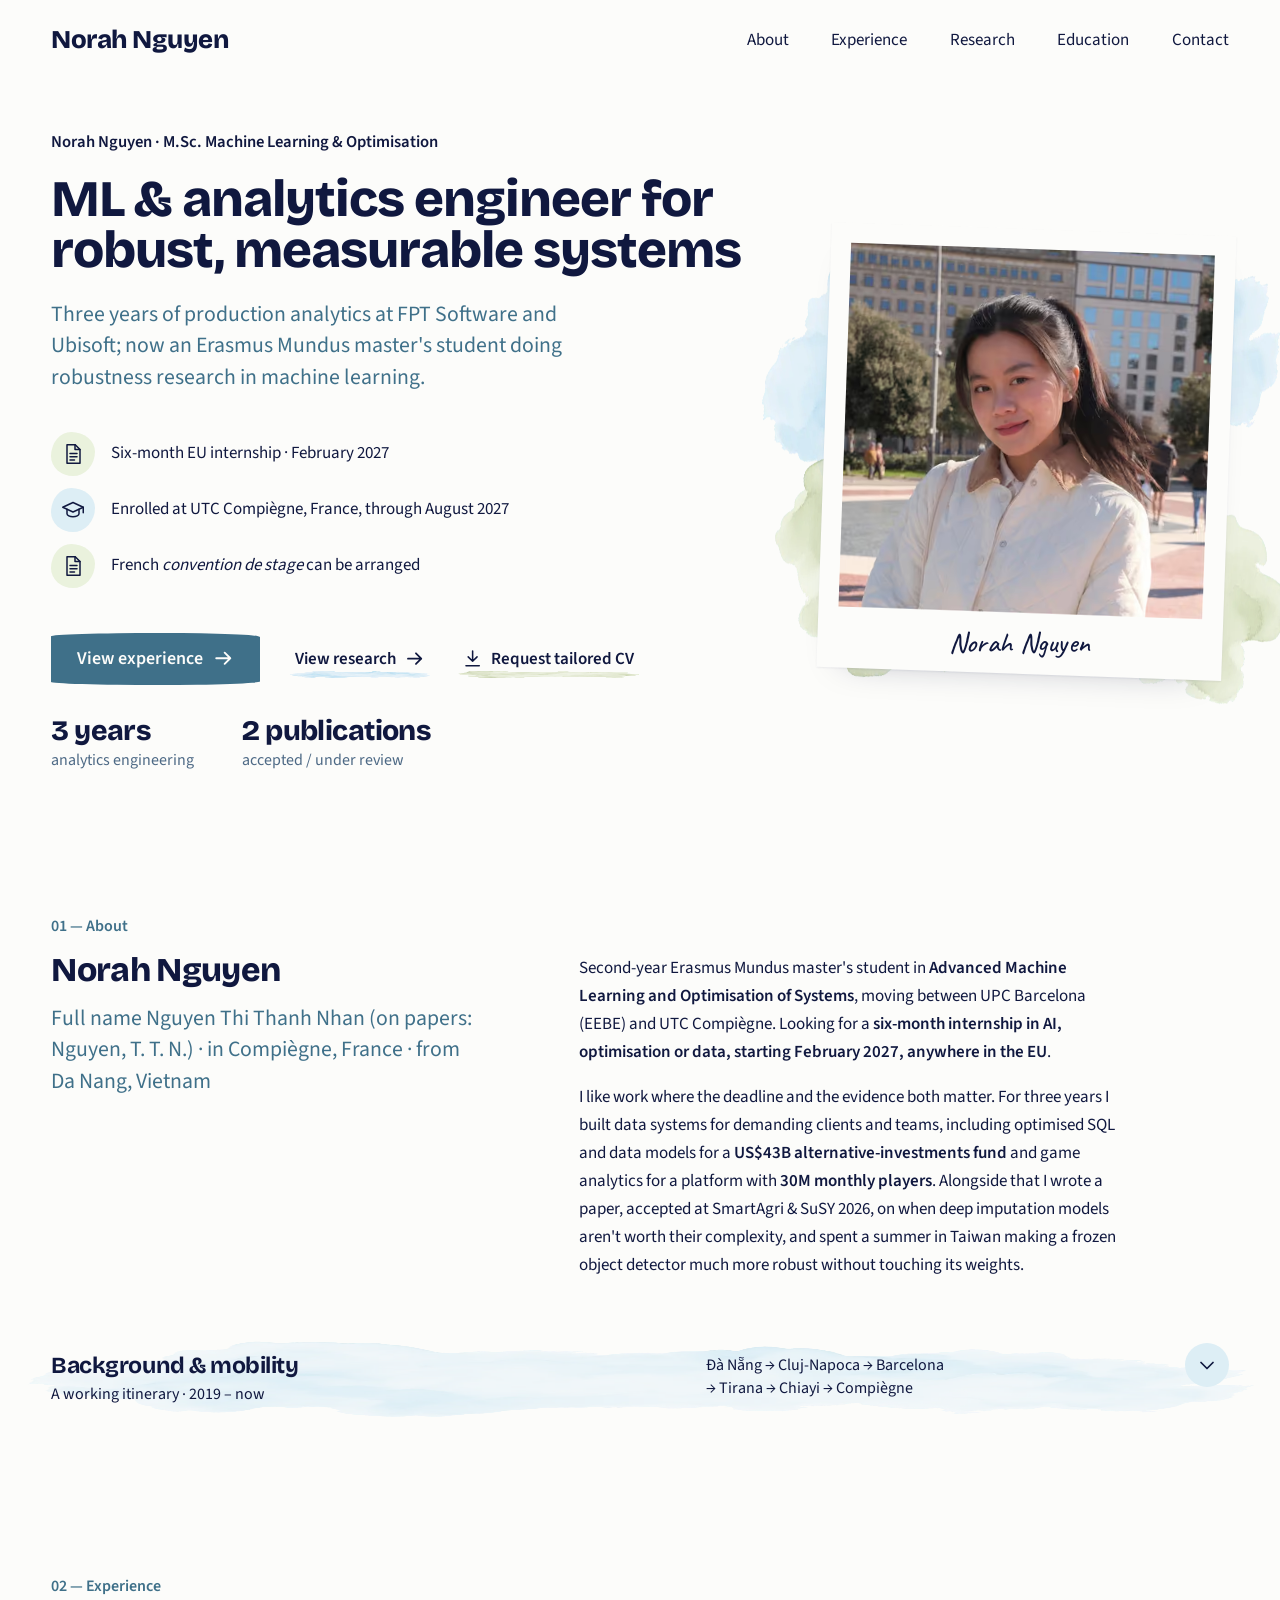
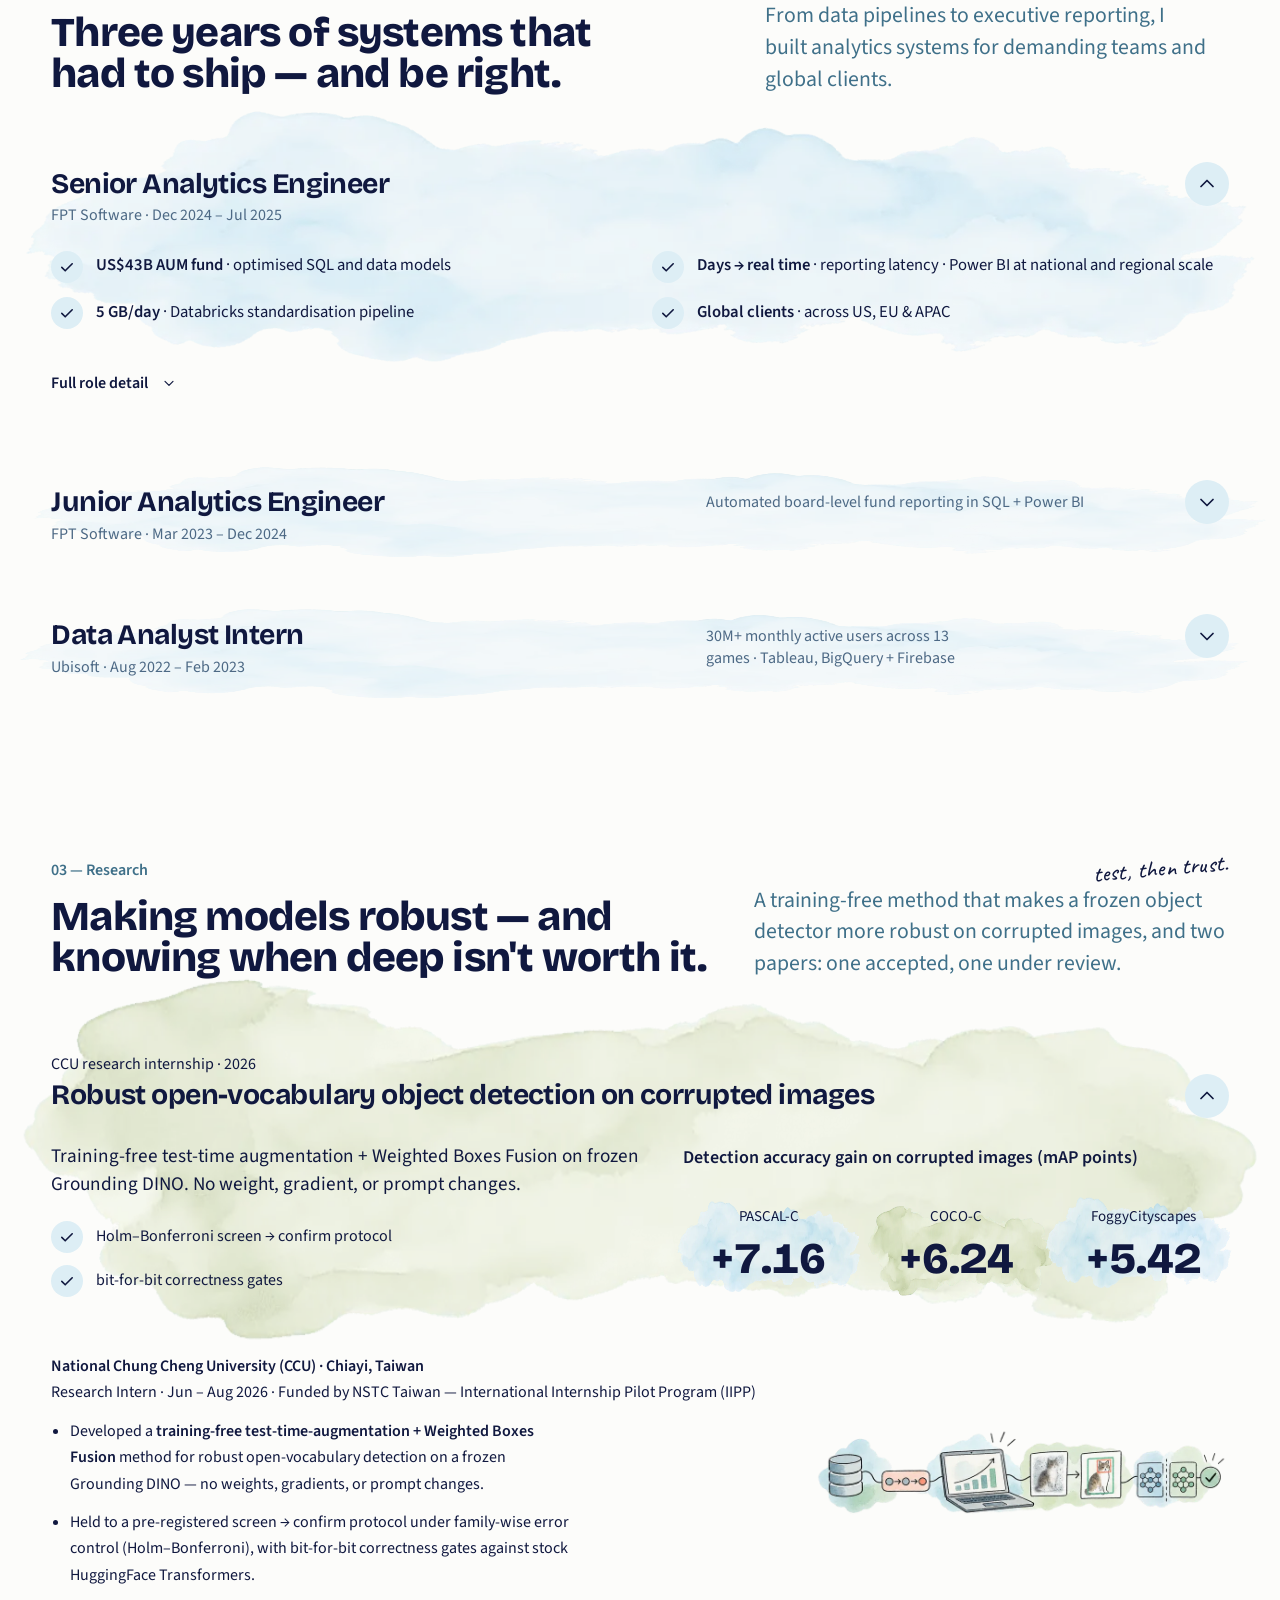
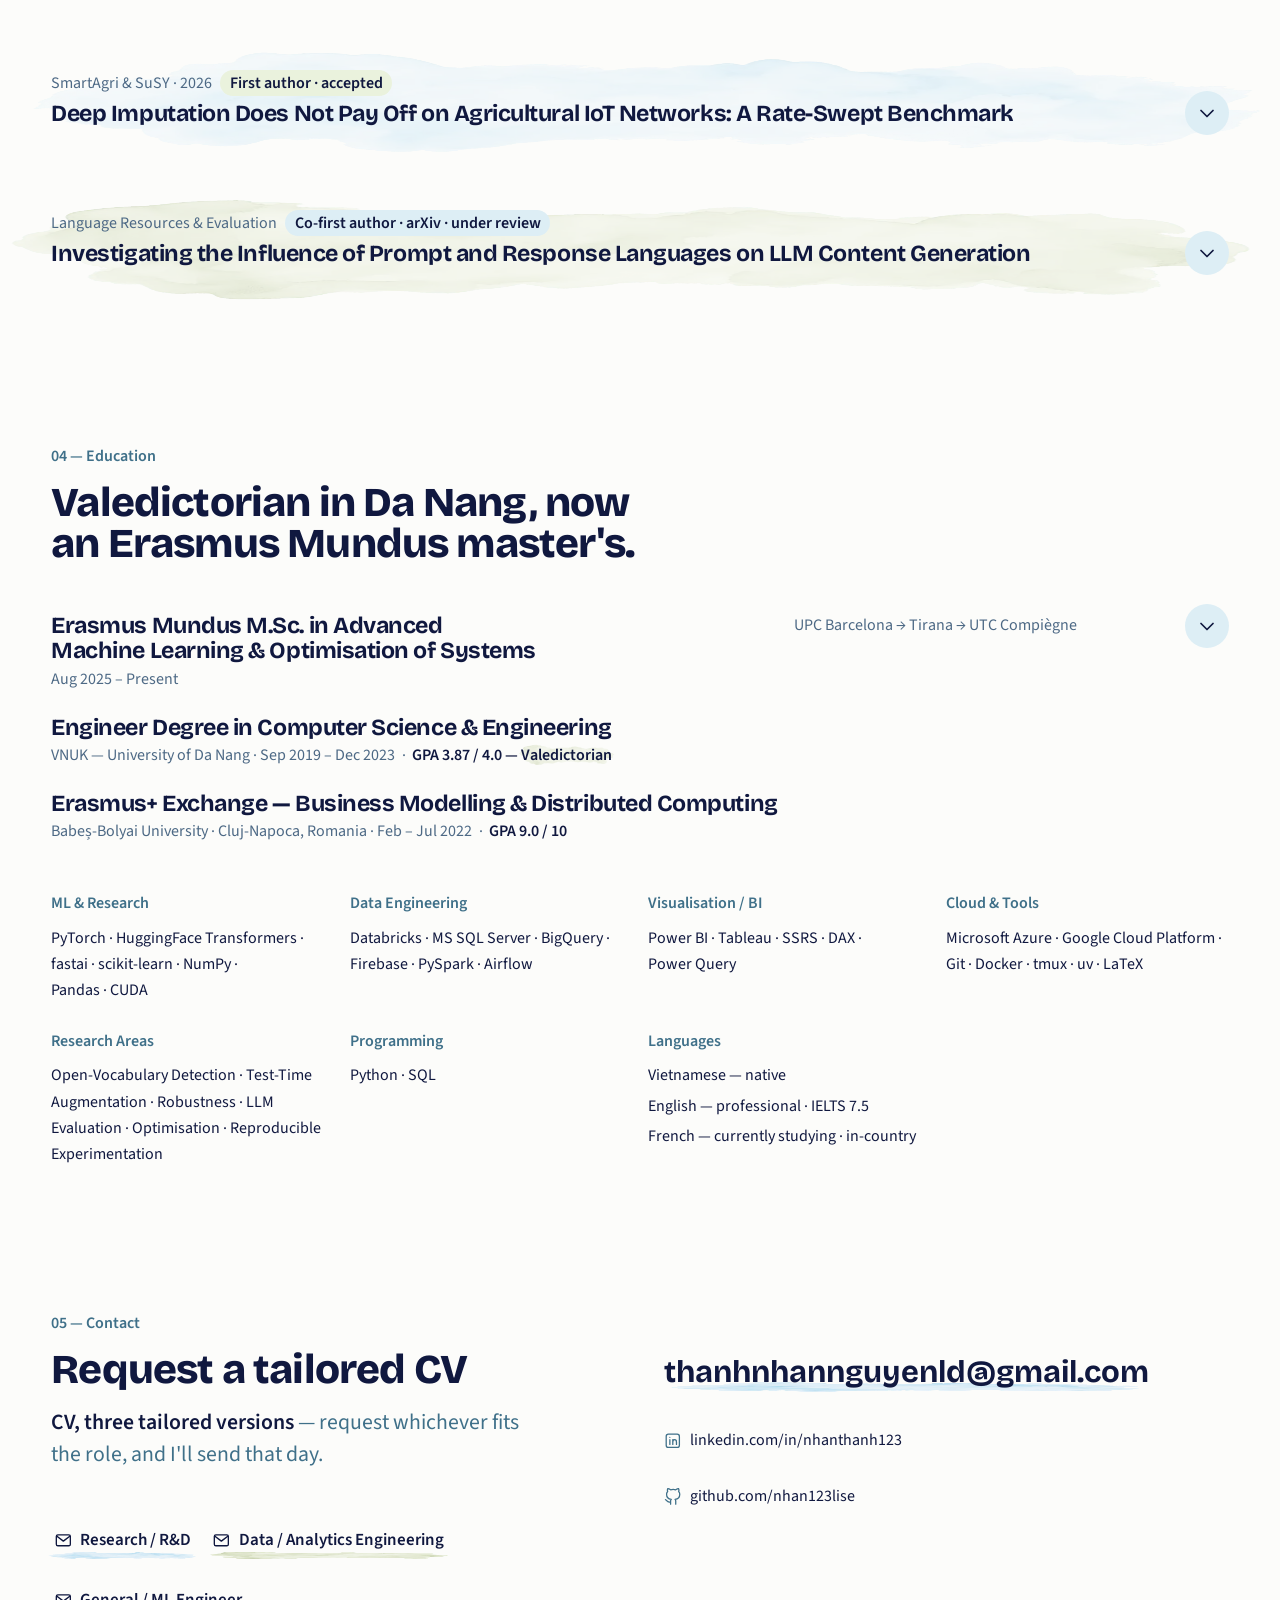
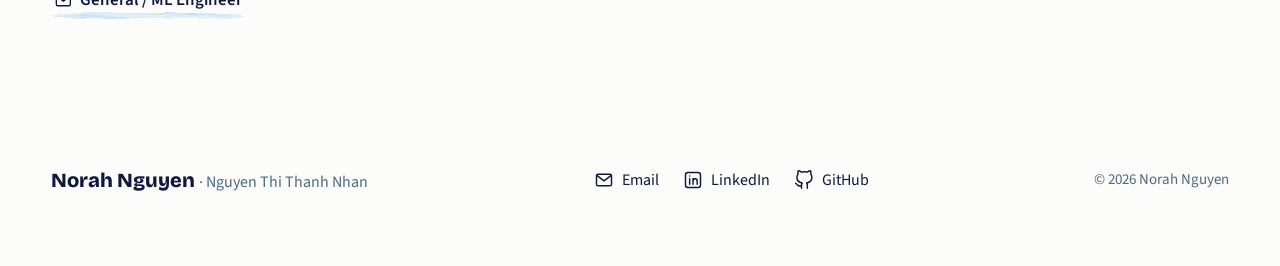
==== commit aaefaf1b: "Polish: dedupe CSS, em breakpoints, wash tokens, nav and layout leftovers - Remove duplicate and ove" ====
--- a/site/index.html
+++ b/site/index.html
@@ -128,7 +128,7 @@
           <p>I like work where the deadline and the evidence both matter. For three years I built data systems for demanding clients and teams, including optimised SQL and data models for a <strong>US$43B alternative-investments fund</strong> and game analytics for a platform with <strong>30M monthly players</strong>. Alongside that I wrote a paper, accepted at SmartAgri &amp; SuSY 2026, on when deep imputation models aren't worth their complexity, and spent a summer in Taiwan making a frozen object detector much more robust without touching its weights.</p>
         </div>
 
-        <details class="disclosure wash wash--blue about__mobility" style="--wash-opacity:.45">
+        <details class="disclosure wash wash--blue about__mobility">
           <summary class="disclosure__summary">
             <div class="disclosure__heading">
               <h3 class="disclosure__title">Background &amp; mobility</h3>
@@ -364,7 +364,7 @@
     <h3 class="ed-entry__title">Engineer Degree in Computer Science &amp; Engineering</h3>
     <div class="ed-entry__line">
       <p class="ed-entry__meta">VNUK — University of Da Nang&nbsp;· Sep&nbsp;2019&nbsp;– Dec&nbsp;2023</p>
-      <p class="ed-entry__detail">GPA 3.87 / 4.0 — <strong class="wash wash--sage" style="--wash-opacity:.4">Valedictorian</strong></p>
+      <p class="ed-entry__detail">GPA 3.87 / 4.0 — <strong class="wash wash--sage ed-entry__honour">Valedictorian</strong></p>
     </div>
   </div>
 
@@ -380,7 +380,7 @@
 <dl class="ed-skills">
   <div class="ed-skills__group">
     <dt class="ed-skills__term">ML &amp; Research</dt>
-    <dd class="ed-skills__value">PyTorch&nbsp;· HuggingFace Transformers&nbsp;· fastai&nbsp;· scikit-learn&nbsp;· NumPy&nbsp;· Pandas&nbsp;· CUDA</dd>
+    <dd class="ed-skills__value">PyTorch&nbsp;· HuggingFace Transformers&nbsp;· fastai&nbsp;· <span class="nowrap">scikit-learn</span>&nbsp;· NumPy&nbsp;· Pandas&nbsp;· CUDA</dd>
   </div>
   <div class="ed-skills__group">
     <dt class="ed-skills__term">Data Engineering</dt>
--- a/site/styles.css
+++ b/site/styles.css
@@ -102,6 +102,25 @@
   font-display: swap;
   src: url("assets/fonts/source-sans-3-vietnamese-600-normal.woff2") format("woff2");
   unicode-range: U+0102-0103,U+0110-0111,U+0128-0129,U+0168-0169,U+01A0-01A1,U+01AF-01B0,U+0300-0301,U+0303-0304,U+0308-0309,U+0323,U+0329,U+1EA0-1EF9,U+20AB;
+}
+
+/* Source Sans 3 → (U+2192) only: no upstream subset carries it. Static instances of the
+   Google Fonts variable font (text=→), wght 400 / 600. */
+@font-face {
+  font-family: "Source Sans 3";
+  font-style: normal;
+  font-weight: 400;
+  font-display: swap;
+  src: url("assets/fonts/source-sans-3-arrow-400-v1.woff2") format("woff2");
+  unicode-range: U+2192;
+}
+@font-face {
+  font-family: "Source Sans 3";
+  font-style: normal;
+  font-weight: 600;
+  font-display: swap;
+  src: url("assets/fonts/source-sans-3-arrow-600-v1.woff2") format("woff2");
+  unicode-range: U+2192;
 }
 
 /* Caveat 500 (decorative only; no vietnamese subset published upstream) */
@@ -161,6 +180,9 @@
   --rhythm-section: clamp(3rem, 6vw, 4.5rem);  /* 48 → 72 */
   --row-pad: clamp(1rem, 3vw, 2.25rem);        /* disclosure inset; rows are pulled out by it so text sits on the grid axis */
   --label-block: calc(1rem * 1.4 + var(--rhythm-tight)); /* label line + gap: offsets side columns to the h2 top */
+
+  --wash-blue-img: url("assets/wash-blue.webp");
+  --wash-sage-img: url("assets/wash-sage.webp");
 }
 
 /* ---------- Base ---------- */
@@ -244,6 +266,7 @@
 }
 
 .sprite { position: absolute; width: 0; height: 0; overflow: hidden; }
+.nowrap { white-space: nowrap; }
 
 .icon {
   width: 1.25em;
@@ -286,7 +309,7 @@
 .section-head .lede { margin-top: var(--rhythm-tight); }
 
 /* ≥1024: h2 left, lede right on the h2's last line — the right half is composed, not leftover. */
-@media (min-width: 1024px) {
+@media (width >= 64em) {
   .section-head--split {
     display: grid;
     grid-template-columns: minmax(0, 7fr) minmax(0, 5fr);
@@ -342,8 +365,8 @@
   opacity: var(--wash-opacity, 0.6);
   pointer-events: none;
 }
-.wash--blue { --wash-image: url("assets/wash-blue.webp"); }
-.wash--sage { --wash-image: url("assets/wash-sage.webp"); }
+.wash--blue { --wash-image: var(--wash-blue-img); }
+.wash--sage { --wash-image: var(--wash-sage-img); }
 
 /* ---------- Decorative note (Caveat) ---------- */
 
@@ -404,12 +427,12 @@
   bottom: 0.05rem;
   height: 0.7rem;
   z-index: -1;
-  background: url("assets/wash-blue.webp") center / 100% 100% no-repeat;
+  background: var(--wash-blue-img) center / 100% 100% no-repeat;
   opacity: 0.9;
   transition: height 0.2s ease, opacity 0.2s ease;
   pointer-events: none;
 }
-.link-wash--sage::after { background-image: url("assets/wash-sage.webp"); opacity: 0.7; }
+.link-wash--sage::after { background-image: var(--wash-sage-img); opacity: 0.7; }
 .link-wash:hover { color: var(--ink); }
 .link-wash:hover::after { height: 100%; opacity: 0.5; }
 .link-wash:active::after { opacity: 0.7; }
@@ -471,7 +494,7 @@
   grid-template-areas: "heading aside chevron";
 }
 
-.disclosure__heading { display: block; grid-area: heading; min-width: 0; }
+.disclosure__heading { grid-area: heading; min-width: 0; }
 .disclosure__title { margin: 0; font-size: var(--title-size); }
 .disclosure__meta {
   display: block;
@@ -503,15 +526,6 @@
   transition: transform 0.25s ease, background-color 0.2s ease;
 }
 .chevron .icon { width: 1.5rem; height: 1.5rem; vertical-align: 0; }
-.chevron:empty::before {
-  content: "";
-  width: 0.6rem;
-  height: 0.6rem;
-  margin-top: -0.3rem;
-  border-right: 2px solid currentColor;
-  border-bottom: 2px solid currentColor;
-  transform: rotate(45deg);
-}
 .disclosure[open] > .disclosure__summary .chevron { transform: rotate(180deg); }
 .disclosure__summary:hover .chevron { background: var(--sage-wash); }
 .disclosure__summary:hover .disclosure__title { color: var(--route-blue); }
@@ -525,7 +539,7 @@
 .rs-list > .disclosure,
 .about__mobility { margin-inline: calc(-1 * var(--row-pad)); }
 
-@media (max-width: 1023.98px) {
+@media (width < 64em) {
   .disclosure__summary:has(.disclosure__aside) {
     grid-template-columns: minmax(0, 1fr) auto;
     grid-template-areas: "heading chevron" "aside aside";
@@ -543,8 +557,9 @@
 }
 .site-header__inner {
   display: flex;
-  align-items: center;
-  gap: clamp(1.5rem, 4vw, 4rem);
+  flex-wrap: wrap;
+  align-items: center;
+  gap: 0 clamp(1.5rem, 4vw, 4rem);
   min-height: var(--header-height);
 }
 
@@ -568,7 +583,12 @@
   padding: 0;
   list-style: none;
 }
-.site-nav ul { gap: clamp(0.25rem, 1.2vw, 1.25rem); }
+.site-nav ul {
+  flex-wrap: wrap; /* large default font: links wrap instead of clipping */
+  justify-content: flex-end;
+  gap: 0 clamp(0.25rem, 1.2vw, 1.25rem);
+  margin-right: -0.85rem; /* last link's text aligns with the container edge */
+}
 
 .site-nav a,
 .nav-sheet nav a {
@@ -589,14 +609,12 @@
   position: absolute;
   inset: 0.1rem -0.35rem;
   z-index: -1;
-  background: url("assets/wash-blue.webp") center / 100% 100% no-repeat;
+  background: var(--wash-blue-img) center / 100% 100% no-repeat;
   opacity: 0;
   transition: opacity 0.2s ease;
   pointer-events: none;
 }
 .site-nav a:hover::before { opacity: 0.45; }
-.site-nav a[aria-current="location"],
-.nav-sheet nav a[aria-current="location"] { font-weight: 600; }
 .site-nav a[aria-current="location"]::before,
 .nav-sheet nav a[aria-current="location"]::before { opacity: 0.9; }
 .site-nav a[aria-current="location"]::after,
@@ -613,7 +631,6 @@
 }
 
 .site-nav { margin-left: auto; } /* name left, sections right: no empty header half */
-.site-nav ul { margin-right: -0.85rem; } /* last link's text aligns with the container edge */
 
 .menu-button {
   display: none;
@@ -632,7 +649,7 @@
 }
 .menu-button .icon { width: 1.4rem; height: 1.4rem; vertical-align: 0; }
 
-@media (max-width: 767.98px) {
+@media (width < 48em) {
   :root { --header-height: 4rem; }
   .site-nav { display: none; }
   .menu-button { display: inline-flex; }
@@ -658,7 +675,7 @@
   position: absolute;
   inset: -32% -40%; /* image's solid core spans the whole sheet: paper tinted evenly, edges soft */
   z-index: -1;
-  background: url("assets/wash-blue.webp") center / 100% 100% no-repeat;
+  background: var(--wash-blue-img) center / 100% 100% no-repeat;
   opacity: 0.5;
   pointer-events: none;
 }
@@ -776,8 +793,7 @@
   position: relative;
   isolation: isolate;
   justify-self: center;
-  width: min(100%, 22rem);
-  max-inline-size: 17rem;
+  width: min(100%, 17rem);
   margin-top: clamp(3rem, 8vw, 4rem);
   margin-inline: auto;
 }
@@ -791,13 +807,13 @@
 }
 .hero__portrait::before {
   inset: -12% -16% 30% -20%;
-  background-image: url("assets/wash-blue.webp");
+  background-image: var(--wash-blue-img);
   opacity: 0.95;
   transform: rotate(-10deg);
 }
 .hero__portrait::after {
   inset: 40% -18% -18% -16%;
-  background-image: url("assets/wash-sage.webp");
+  background-image: var(--wash-sage-img);
   opacity: 0.7;
   transform: rotate(6deg);
 }
@@ -821,17 +837,13 @@
   transform: rotate(-2deg);
 }
 
-@media (min-width: 768px) {
-  .hero__portrait { width: min(100%, 26rem); }
-}
-
-@media (max-width: 420px) {
+@media (width <= 26.25em) {
   .hero h1 { font-size: 2.25rem; }
   .hero__availability li { text-wrap: pretty; }
 }
 
 /* Narrow or short single-column viewports: keep all three availability items above the fold. */
-@media (max-width: 360px), (max-height: 600px) and (max-width: 1023.98px) {
+@media (width <= 22.5em), (height <= 37.5em) and (width < 64em) {
   .hero { padding-top: 0.5rem; }
   .hero h1 { margin-top: 0.5rem; font-size: 1.95rem; line-height: 1; }
   .hero .lede { margin-top: 0.5rem; font-size: 1.0625rem; line-height: 1.35; }
@@ -841,7 +853,7 @@
   .hero__badge .icon { width: 1.25rem; height: 1.25rem; }
 }
 
-@media (min-width: 1024px) {
+@media (width >= 64em) {
   .hero { padding-block: clamp(2rem, 4vw, 4rem) var(--rhythm-section); }
   .hero h1 { max-width: none; font-size: clamp(2.5rem, 4vw, 4.5rem); } /* ≈58px @1440: two lines, 1.25× the h2 */
   .hero__grid {
@@ -854,12 +866,11 @@
       "proof portrait";
     column-gap: clamp(2rem, 3.5vw, 3rem);
   }
-  .hero__actions { align-self: start; }
+  .hero__actions { align-self: start; column-gap: clamp(1.5rem, 2.5vw, 2rem); }
   .hero__proof { gap: var(--space-12); }
   .hero__portrait {
     align-self: center;
     width: min(100%, 30rem);
-    max-inline-size: none;
     margin-top: 0;
   }
 }
@@ -869,7 +880,7 @@
 #about h2 { font-size: clamp(1.75rem, 2.6vw, 2.5rem); }
 
 /* ≥1024: name + lede left, copy right starting at the h2 top; mobility spans both. */
-@media (min-width: 1024px) {
+@media (width >= 64em) {
   .about .container {
     display: grid;
     grid-template-columns: minmax(0, 5fr) minmax(0, 7fr);
@@ -889,6 +900,7 @@
 
 .about__mobility {
   margin-top: var(--rhythm-head);
+  --wash-opacity: 0.45;
   --wash-inset: -4% -1.5%;
   --title-size: clamp(1.35rem, 1.8vw, 1.75rem);
 }
@@ -956,9 +968,6 @@
 
 /* ==== Experience & Research ==== */
 /* ---- Experience (T2) ---- */
-.xp-list,
-.rs-list { margin-top: 0; } /* .section-head margin carries head→content */
-
 /* Soft washes behind each row; opacity ≤ .55 keeps --copy meta text AA. Vary crops.
    One wash per section: Senior (open by default) stays full strength; Junior/Intern
    stay faint until their summary is hovered or they're opened. */
@@ -969,7 +978,6 @@
 .xp-item--junior[open] { --wash-opacity: 0.5; }
 .xp-item--intern:hover,
 .xp-item--intern[open] { --wash-opacity: 0.45; }
-.xp-item + .xp-item { margin-top: var(--rhythm-item); }
 /* Open rows: wash is a band over summary + first evidence block (--band set by main.js);
    the image's solid core (~25–75% of its height) lands on that band, its soft edges fade past it. */
 .xp-item[open]::before,
@@ -978,7 +986,7 @@
   bottom: auto;
   height: calc(var(--band, 14rem) * 2);
 }
-@media (max-width: 767.98px) {
+@media (width < 48em) {
   /* Tall stacked bands: two overlapping copies instead of one image stretched into streaks. */
   .xp-item[open]::before,
   .rs-item--ccu[open]::before {
@@ -997,9 +1005,8 @@
   display: grid;
   grid-template-columns: repeat(2, minmax(0, 1fr));
   gap: var(--space-4) var(--space-6);
-}
-.xp-evidence { font-size: clamp(1rem, 1.3vw, 1.2rem); }
-.xp-evidence strong { color: var(--ink); font-weight: 600; }
+  font-size: clamp(1rem, 1.3vw, 1.2rem);
+}
 .xp-evidence > li > span { text-wrap: pretty; }
 
 .xp-detail {
@@ -1018,7 +1025,6 @@
   gap: var(--space-3);
   color: var(--ink);
 }
-.xp-bullets strong { font-weight: 600; }
 
 /* "Full role detail" — closed by default so the evidence grid + Junior/Intern
    rows fit in view without scrolling past a viewport and a bit. */
@@ -1067,7 +1073,7 @@
 .xp-clients dt { margin: 0; color: var(--ink); font-weight: 600; }
 .xp-clients dd { margin: 0; color: var(--copy); }
 
-@media (max-width: 767px) {
+@media (width < 48em) {
   /* Compact 2×2: icon shrinks and rides beside the lead phrase, which gets its own line. */
   .xp-evidence { gap: var(--space-4) var(--space-4); }
   .xp-evidence > li { grid-template-columns: 1.25rem minmax(0, 1fr); column-gap: 0.6rem; }
@@ -1077,7 +1083,7 @@
   .xp-clients { grid-template-columns: minmax(0, 1fr); row-gap: var(--space-1); }
   .xp-clients dd { margin-bottom: var(--space-2); }
 }
-@media (max-width: 479px) {
+@media (width < 30em) {
   /* Ragged 2×2 at this width: one evidence item per row, icon still left of text. */
   .xp-evidence { grid-template-columns: minmax(0, 1fr); }
 }
@@ -1086,7 +1092,10 @@
 /* Stacked like every other section-head: eyebrow, h2, lede. The Caveat note
    is decorative (aria-hidden) so it's free to sit beside the eyebrow, out of
    the H2's way regardless of H2 length. */
-@media (min-width: 768px) {
+@media (width >= 48em) {
+  .rs-head__note { grid-column: 2; grid-row: 1; align-self: center; justify-self: end; }
+}
+@media (48em <= width < 64em) {
   .rs-head {
     display: grid;
     grid-template-columns: minmax(0, 1fr) auto;
@@ -1094,26 +1103,22 @@
     align-items: start;
   }
   .rs-head .eyebrow { grid-column: 1; grid-row: 1; }
-  .rs-head h2 { grid-column: 1 / -1; grid-row: 2; }
-  .rs-head .lede { grid-column: 1 / -1; grid-row: 3; }
-  .rs-head__note {
-    grid-column: 2;
-    grid-row: 1;
-    align-self: center;
-    justify-self: end;
-  }
-}
-@media (min-width: 1024px) {
-  .rs-head { grid-template-columns: minmax(0, 7fr) minmax(0, 5fr); column-gap: clamp(2rem, 5vw, 5rem); align-items: end; }
-  .rs-head .lede { grid-column: 2; grid-row: 2; }
-  .rs-head h2 { grid-column: 1; }
+  .rs-head h2,
+  .rs-head .lede { grid-column: 1 / -1; }
+  .rs-head h2 { grid-row: 2; }
+  .rs-head .lede { grid-row: 3; }
+}
+/* ≥64em: .section-head--split layout; a tighter gutter keeps the longer Research h2 to two lines
+   and the lede to three at 7fr / 5fr. */
+@media (width >= 64em) {
+  .rs-head { column-gap: clamp(2rem, 3vw, 3rem); }
 }
 .rs-head__note {
   margin: 0.5rem 0 0;
   font-size: clamp(1.25rem, 1.8vw, 1.75rem);
   transform: rotate(-5deg);
 }
-@media (max-width: 767.98px) {
+@media (width < 48em) {
   .rs-head__note { display: none; }
 }
 
@@ -1123,7 +1128,7 @@
 .rs-list > .disclosure { --title-top: calc(clamp(1rem, 1.25vw, 1.2rem) * 1.4 + 0.3rem); }
 .rs-list .disclosure__meta { margin: 0 0 0.3rem; }
 .rs-list > .rs-pub { --title-size: clamp(1.25rem, 1.8vw, 1.75rem); --title-top: calc(clamp(1rem, 1.25vw, 1.2rem) * 1.6 + 0.3rem); } /* chip adds .1em top/bottom */
-@media (max-width: 767.98px) {
+@media (width < 48em) {
   .rs-list > .rs-pub { --title-top: 0px; } /* meta wraps here: chevron sits on the first text line */
 }
 .rs-pub .disclosure__title { text-wrap: pretty; }
@@ -1167,7 +1172,7 @@
   display: grid;
   gap: var(--space-8);
 }
-@media (min-width: 1024px) {
+@media (width >= 64em) {
   .rs-split {
     grid-template-columns: minmax(0, 1.1fr) minmax(0, 1fr);
     align-items: start;
@@ -1183,7 +1188,6 @@
 }
 .rs-checks { color: var(--ink); }
 
-.rs-results { margin: 0; }
 .rs-results__label {
   margin-bottom: var(--space-4);
   font-size: 1.125rem;
@@ -1230,11 +1234,10 @@
   margin-top: var(--space-12);
   align-items: center;
 }
-@media (min-width: 1024px) {
+@media (width >= 64em) {
   .rs-detail { grid-template-columns: minmax(0, 1fr) minmax(0, 26rem); }
 }
 .rs-org { margin: 0 0 var(--space-3); color: var(--ink); }
-.rs-org strong { font-weight: 600; }
 .rs-bullets {
   margin: 0;
   padding-left: 1.15em;
@@ -1243,9 +1246,8 @@
   max-width: 66ch;
   color: var(--ink);
 }
-.rs-bullets strong { font-weight: 600; }
 .rs-illustration { display: block; max-width: 26rem; }
-.rs-illustration img { display: block; width: 100%; height: auto; }
+.rs-illustration img { width: 100%; }
 
 .rs-authors { margin: 0 0 var(--space-1); color: var(--ink); }
 .rs-authors strong { font-weight: 700; }
@@ -1253,7 +1255,7 @@
 .rs-pub__info { margin: 0; color: var(--ink); }
 .rs-pub__info .icon { margin-left: 0.25em; vertical-align: -0.125em; }
 
-@media (max-width: 479px) {
+@media (width < 30em) {
   /* Three tiles become name ↔ value rows so FoggyCityscapes never squeezes. */
   .rs-results__grid { grid-template-columns: minmax(0, 1fr); gap: var(--space-2); }
   .rs-tile {
@@ -1265,7 +1267,6 @@
 
 
 /* ==== Education & Contact ==== */
-/* Education (.ed-) and Contact (.ct-) — consumes shared contract from styles.css. */
 
 /* --- Education: timeline entries --- */
 .ed-timeline {
@@ -1276,7 +1277,7 @@
 }
 
 /* Title-heavy summary: give the heading more room; align text with the plain entries. */
-@media (min-width: 1024px) {
+@media (width >= 64em) {
   .ed-entry > .disclosure__summary:has(.disclosure__aside) { grid-template-columns: minmax(0, 2fr) minmax(0, 1fr) auto; }
 }
 .ed-entry > .disclosure__summary,
@@ -1285,10 +1286,10 @@
 .ed-entry > .disclosure__body { padding-top: var(--rhythm-tight); padding-bottom: 0; }
 
 .ed-entry { --title-size: clamp(1.25rem, 1.8vw, 1.625rem); }
-.ed-entry__title { font-size: var(--title-size); line-height: 1.1; }
-
 .ed-entry__title {
   margin: 0 0 var(--space-1);
+  font-size: var(--title-size);
+  line-height: 1.1;
 }
 
 .ed-entry__line {
@@ -1307,8 +1308,9 @@
   color: var(--ink);
   font-weight: 600;
 }
-
-@media (min-width: 768px) {
+.ed-entry__honour { --wash-opacity: 0.4; }
+
+@media (width >= 48em) {
   .ed-entry__line {
     display: flex;
     flex-wrap: wrap;
@@ -1355,17 +1357,17 @@
   gap: var(--space-1);
 }
 
-@media (min-width: 1280px) {
+@media (width >= 80em) {
   .ed-skills { grid-template-columns: repeat(4, 1fr); }
 }
 
-@media (max-width: 1023px) {
+@media (width < 64em) {
   .ed-skills {
     grid-template-columns: repeat(2, 1fr);
   }
 }
 
-@media (max-width: 767px) {
+@media (width < 48em) {
   .ed-skills {
     grid-template-columns: 1fr;
   }
@@ -1377,7 +1379,7 @@
   gap: var(--space-8);
 }
 
-@media (min-width: 1024px) {
+@media (width >= 64em) {
   .ct-grid {
     grid-template-columns: 1fr 1fr;
     align-items: start;
@@ -1396,10 +1398,6 @@
   padding: 0;
 }
 
-.ct-cv__item {
-  margin: 0;
-}
-
 .ct-cv__link {
   display: inline-flex;
   align-items: center;
@@ -1410,7 +1408,6 @@
 .ct-cv__link .icon {
   width: 1.1em;
   height: 1.1em;
-  flex-shrink: 0;
 }
 
 /* --- Contact: email (primary) --- */
@@ -1442,7 +1439,7 @@
   bottom: 0.05rem;
   height: 0.9rem;
   z-index: -1;
-  background: url("assets/wash-blue.webp") center / 100% 100% no-repeat;
+  background: var(--wash-blue-img) center / 100% 100% no-repeat;
   opacity: 0.9;
   transition: height 0.2s ease, opacity 0.2s ease;
   pointer-events: none;
